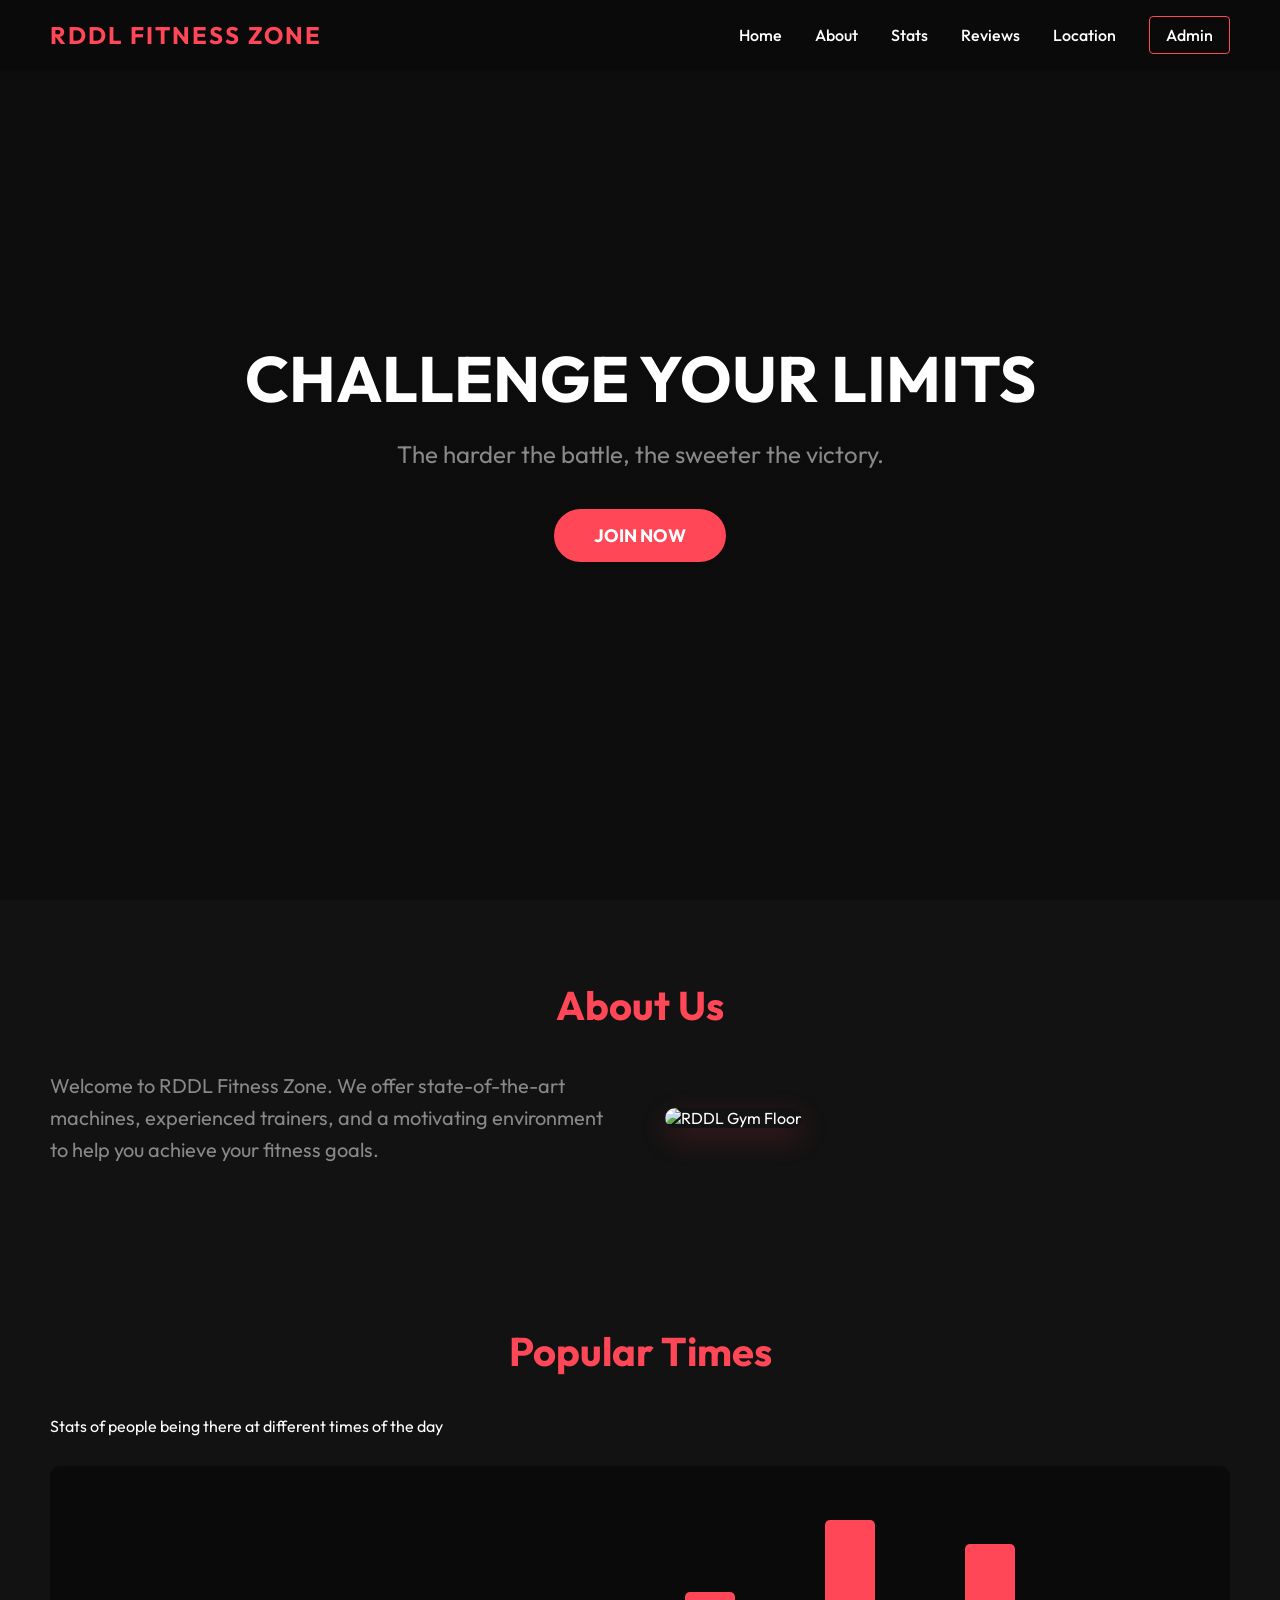
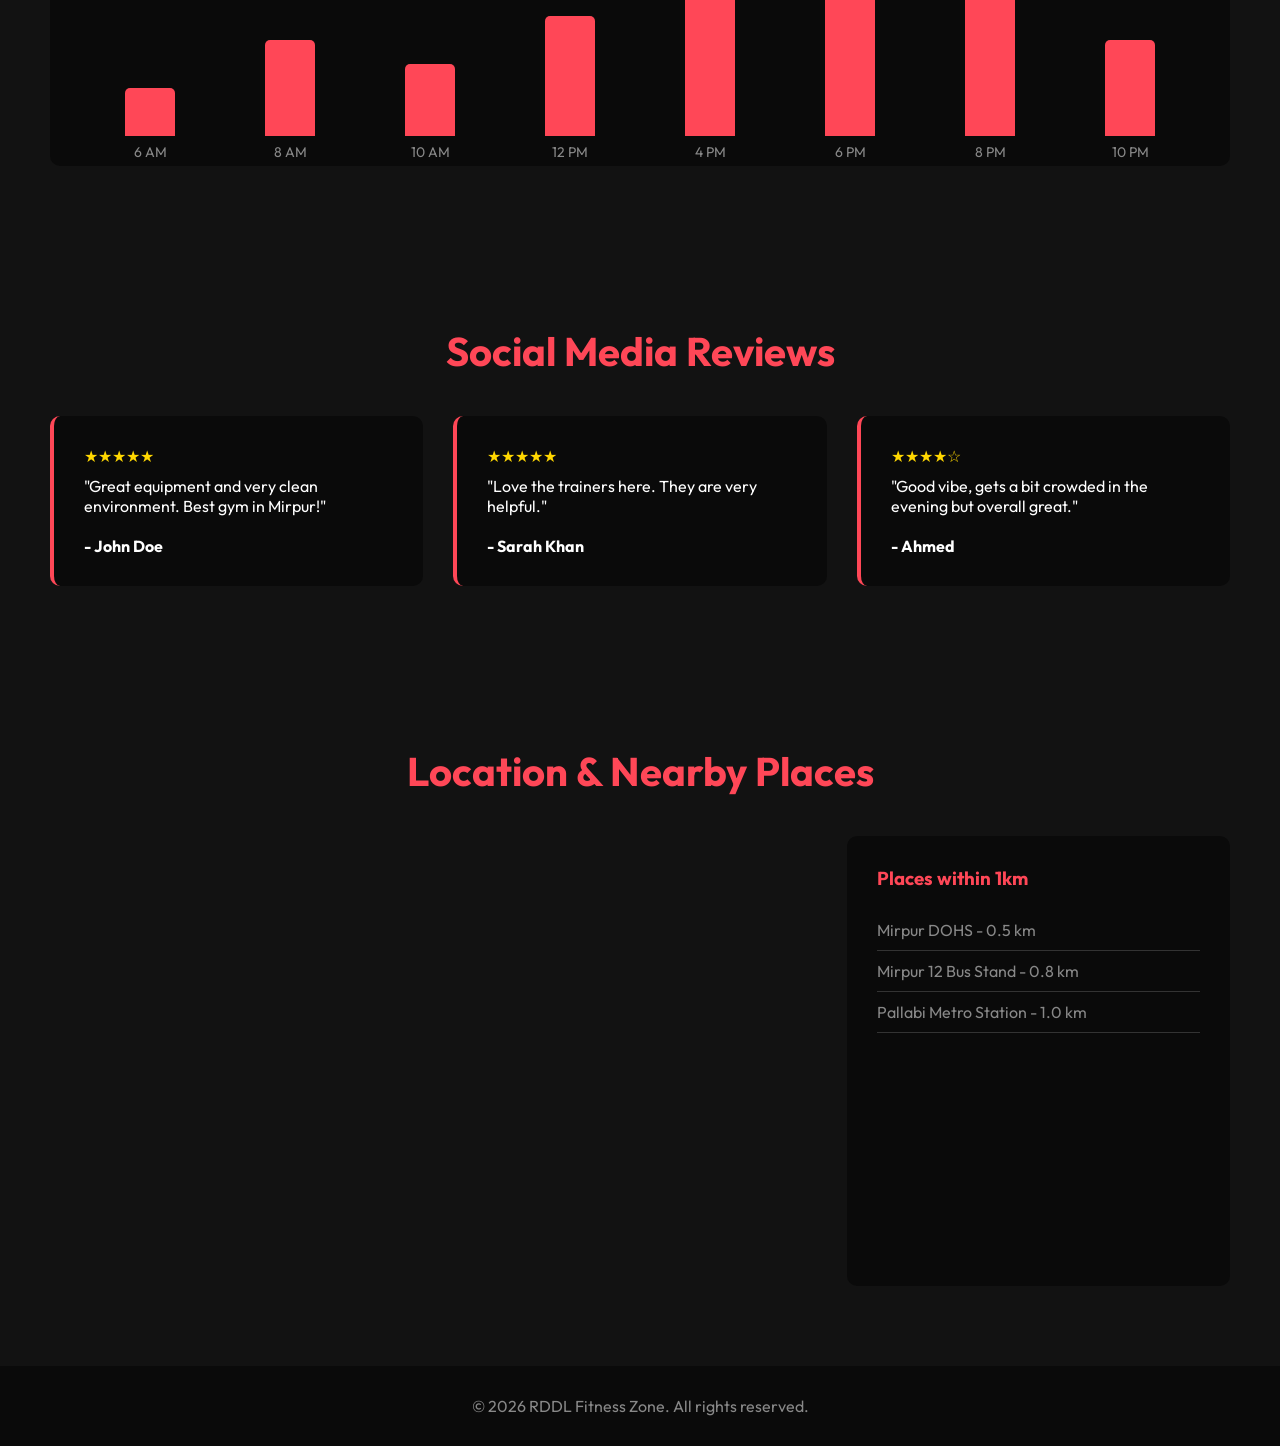
==== index.html @ f8e49498 "feat: complete gym website with CMS" ====
<!DOCTYPE html>
<html lang="en">
<head>
    <meta charset="UTF-8">
    <meta name="viewport" content="width=device-width, initial-scale=1.0">
    <title>RDDL Fitness Zone</title>
    <link rel="stylesheet" href="style.css">
    <link href="https://fonts.googleapis.com/css2?family=Outfit:wght@300;500;700&display=swap" rel="stylesheet">
</head>
<body>
    <nav>
        <div class="logo">RDDL FITNESS ZONE</div>
        <div class="links">
            <a href="#home">Home</a>
            <a href="#about">About</a>
            <a href="#stats">Stats</a>
            <a href="#reviews">Reviews</a>
            <a href="#location">Location</a>
            <a href="admin.html" class="admin-btn">Admin</a>
        </div>
    </nav>

    <header id="home">
        <div class="hero-content">
            <h1 id="hero-title">Challenge Your Limits</h1>
            <p id="hero-subtitle">The harder the battle, the sweeter the victory.</p>
            <a href="#location" class="cta-btn">Join Now</a>
        </div>
    </header>

    <section id="about">
        <h2>About Us</h2>
        <div class="about-grid">
            <div class="about-text" id="about-desc">
                Welcome to RDDL Fitness Zone. We offer state-of-the-art machines, experienced trainers, and a motivating environment to help you achieve your fitness goals.
            </div>
            <div class="about-image">
                <img id="about-img" src="https://scontent.fdac19-1.fna.fbcdn.net/v/t39.30808-1/510406336_122104530668916170_3670593091723106690_n.jpg?stp=dst-jpg_tt6&_nc_cat=107&ccb=1-7&_nc_sid=3ab345&_nc_ohc=6jNR-_TpY5EQ7kNvwE6H_Et&_nc_ht=scontent.fdac19-1.fna&oh=00_Af6FzcGYZFyWBYu3Y4XOcTuafq9MXId4pV6zjB2v7YEp1g&oe=69FAA939" alt="RDDL Gym Floor">
            </div>
        </div>
    </section>

    <section id="stats">
        <h2>Popular Times</h2>
        <p>Stats of people being there at different times of the day</p>
        <div class="chart-container">
            <div class="bar" style="height: 20%;"><span class="time">6 AM</span></div>
            <div class="bar" style="height: 40%;"><span class="time">8 AM</span></div>
            <div class="bar" style="height: 30%;"><span class="time">10 AM</span></div>
            <div class="bar" style="height: 50%;"><span class="time">12 PM</span></div>
            <div class="bar" style="height: 60%;"><span class="time">4 PM</span></div>
            <div class="bar" style="height: 90%;"><span class="time">6 PM</span></div>
            <div class="bar" style="height: 80%;"><span class="time">8 PM</span></div>
            <div class="bar" style="height: 40%;"><span class="time">10 PM</span></div>
        </div>
    </section>

    <section id="reviews">
        <h2>Social Media Reviews</h2>
        <div class="reviews-grid" id="reviews-container">
            <!-- Reviews injected by JS -->
        </div>
    </section>

    <section id="location">
        <h2>Location & Nearby Places</h2>
        <div class="map-container">
            <iframe 
                src="https://www.google.com/maps/embed?pb=!1m18!1m12!1m3!1d3650.316719812423!2d90.3536836!3d23.8237099!2m3!1f0!2f0!3f0!3m2!1i1024!2i768!4f13.1!3m3!1m2!1s0x3755c1005821a5b3%3A0xa76550a237f94560!2sRDDL%20Fitness%20Zone!5e0!3m2!1sen!2sbd!4v1714481358999!5m2!1sen!2sbd" 
                width="100%" height="450" style="border:0;" allowfullscreen="" loading="lazy" referrerpolicy="no-referrer-when-downgrade">
            </iframe>
            <div class="nearby-places">
                <h3>Places within 1km</h3>
                <ul>
                    <li>Mirpur DOHS - 0.5 km</li>
                    <li>Mirpur 12 Bus Stand - 0.8 km</li>
                    <li>Pallabi Metro Station - 1.0 km</li>
                </ul>
            </div>
        </div>
    </section>

    <footer>
        <p>&copy; 2026 RDDL Fitness Zone. All rights reserved.</p>
    </footer>

    <script src="script.js"></script>
</body>
</html>
---- style.css ----
:root {
    --primary: #ff4757;
    --dark: #121212;
    --darker: #0a0a0a;
    --text: #ffffff;
    --gray: #888888;
}

* {
    margin: 0;
    padding: 0;
    box-sizing: border-box;
    font-family: 'Outfit', sans-serif;
}

body {
    background-color: var(--dark);
    color: var(--text);
    overflow-x: hidden;
}

nav {
    display: flex;
    justify-content: space-between;
    align-items: center;
    padding: 20px 50px;
    background: rgba(10, 10, 10, 0.9);
    position: fixed;
    width: 100%;
    top: 0;
    z-index: 100;
    backdrop-filter: blur(10px);
}

.logo {
    font-size: 24px;
    font-weight: 700;
    color: var(--primary);
    letter-spacing: 2px;
}

.links a {
    color: var(--text);
    text-decoration: none;
    margin-left: 30px;
    font-weight: 500;
    transition: color 0.3s;
}

.links a:hover {
    color: var(--primary);
}

.admin-btn {
    border: 1px solid var(--primary);
    padding: 8px 16px;
    border-radius: 4px;
}

header {
    height: 100vh;
    display: flex;
    align-items: center;
    justify-content: center;
    text-align: center;
    background: linear-gradient(rgba(10,10,10,0.7), rgba(10,10,10,0.7)), url('https://scontent.fdac19-1.fna.fbcdn.net/v/t39.30808-1/510406336_122104530668916170_3670593091723106690_n.jpg?stp=dst-jpg_tt6&_nc_cat=107&ccb=1-7&_nc_sid=3ab345&_nc_ohc=6jNR-_TpY5EQ7kNvwE6H_Et&_nc_ht=scontent.fdac19-1.fna&oh=00_Af6FzcGYZFyWBYu3Y4XOcTuafq9MXId4pV6zjB2v7YEp1g&oe=69FAA939') center/cover;
}

.hero-content h1 {
    font-size: 64px;
    margin-bottom: 20px;
    text-transform: uppercase;
}

.hero-content p {
    font-size: 24px;
    color: var(--gray);
    margin-bottom: 40px;
}

.cta-btn {
    background: var(--primary);
    color: white;
    padding: 15px 40px;
    text-decoration: none;
    font-size: 18px;
    font-weight: 700;
    border-radius: 30px;
    text-transform: uppercase;
    transition: transform 0.3s;
    display: inline-block;
}

.cta-btn:hover {
    transform: scale(1.05);
}

section {
    padding: 80px 50px;
}

h2 {
    font-size: 40px;
    margin-bottom: 40px;
    text-align: center;
    color: var(--primary);
}

.about-grid {
    display: grid;
    grid-template-columns: 1fr 1fr;
    gap: 50px;
    align-items: center;
}

.about-text {
    font-size: 20px;
    line-height: 1.6;
    color: var(--gray);
}

.about-image img {
    width: 100%;
    border-radius: 10px;
    box-shadow: 0 10px 30px rgba(255, 71, 87, 0.2);
}

.chart-container {
    display: flex;
    justify-content: space-around;
    align-items: flex-end;
    height: 300px;
    background: var(--darker);
    padding: 30px;
    border-radius: 10px;
    margin-top: 30px;
}

.bar {
    width: 50px;
    background: var(--primary);
    border-radius: 5px 5px 0 0;
    position: relative;
    transition: height 0.5s;
}

.bar .time {
    position: absolute;
    bottom: -25px;
    left: 50%;
    transform: translateX(-50%);
    font-size: 14px;
    color: var(--gray);
    white-space: nowrap;
}

.reviews-grid {
    display: grid;
    grid-template-columns: repeat(auto-fit, minmax(300px, 1fr));
    gap: 30px;
}

.review-card {
    background: var(--darker);
    padding: 30px;
    border-radius: 10px;
    border-left: 4px solid var(--primary);
}

.stars {
    color: #ffd700;
    margin-bottom: 10px;
}

.map-container {
    display: grid;
    grid-template-columns: 2fr 1fr;
    gap: 30px;
}

.nearby-places {
    background: var(--darker);
    padding: 30px;
    border-radius: 10px;
}

.nearby-places h3 {
    margin-bottom: 20px;
    color: var(--primary);
}

.nearby-places ul {
    list-style: none;
}

.nearby-places li {
    padding: 10px 0;
    border-bottom: 1px solid #333;
    color: var(--gray);
}

footer {
    text-align: center;
    padding: 30px;
    background: var(--darker);
    color: var(--gray);
}

/* Admin Styles */
.admin-login {
    display: flex;
    justify-content: center;
    align-items: center;
    height: 100vh;
}

.login-box {
    background: var(--darker);
    padding: 50px;
    border-radius: 10px;
    width: 400px;
    text-align: center;
}

.login-box input {
    width: 100%;
    padding: 15px;
    margin-bottom: 20px;
    background: var(--dark);
    border: 1px solid #333;
    color: white;
    border-radius: 5px;
}

.login-box button {
    width: 100%;
    padding: 15px;
    background: var(--primary);
    color: white;
    border: none;
    border-radius: 5px;
    font-size: 18px;
    cursor: pointer;
}

.cms-container {
    padding: 100px 50px;
    max-width: 800px;
    margin: 0 auto;
}

.cms-section {
    background: var(--darker);
    padding: 30px;
    margin-bottom: 30px;
    border-radius: 10px;
}

.cms-section input, .cms-section textarea {
    width: 100%;
    padding: 15px;
    margin-bottom: 20px;
    background: var(--dark);
    border: 1px solid #333;
    color: white;
    border-radius: 5px;
}

.cms-section textarea {
    height: 150px;
    resize: vertical;
}

.save-btn {
    background: var(--primary);
    color: white;
    padding: 10px 30px;
    border: none;
    border-radius: 5px;
    cursor: pointer;
    font-size: 16px;
}

.logout-btn {
    position: absolute;
    top: 20px;
    right: 50px;
    background: transparent;
    color: var(--text);
    border: 1px solid var(--text);
    padding: 10px 20px;
    border-radius: 5px;
    cursor: pointer;
    text-decoration: none;
}
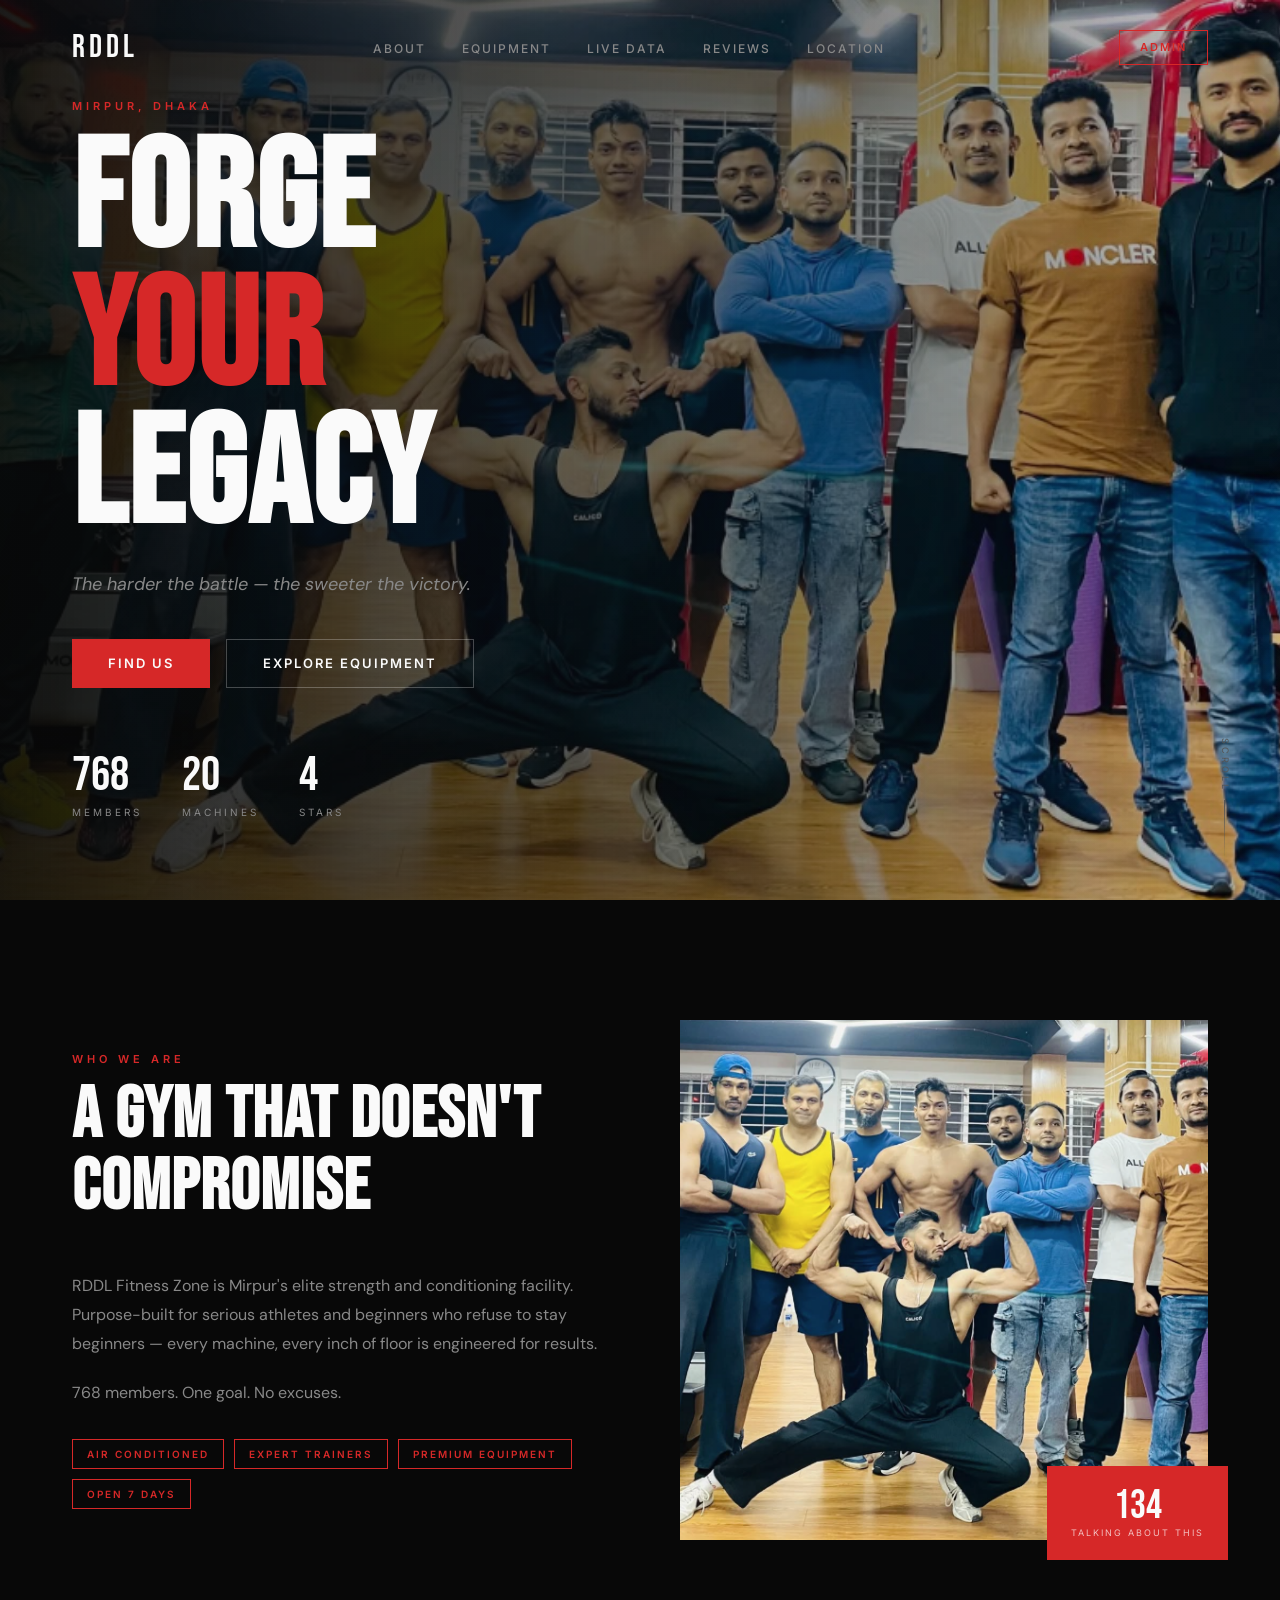
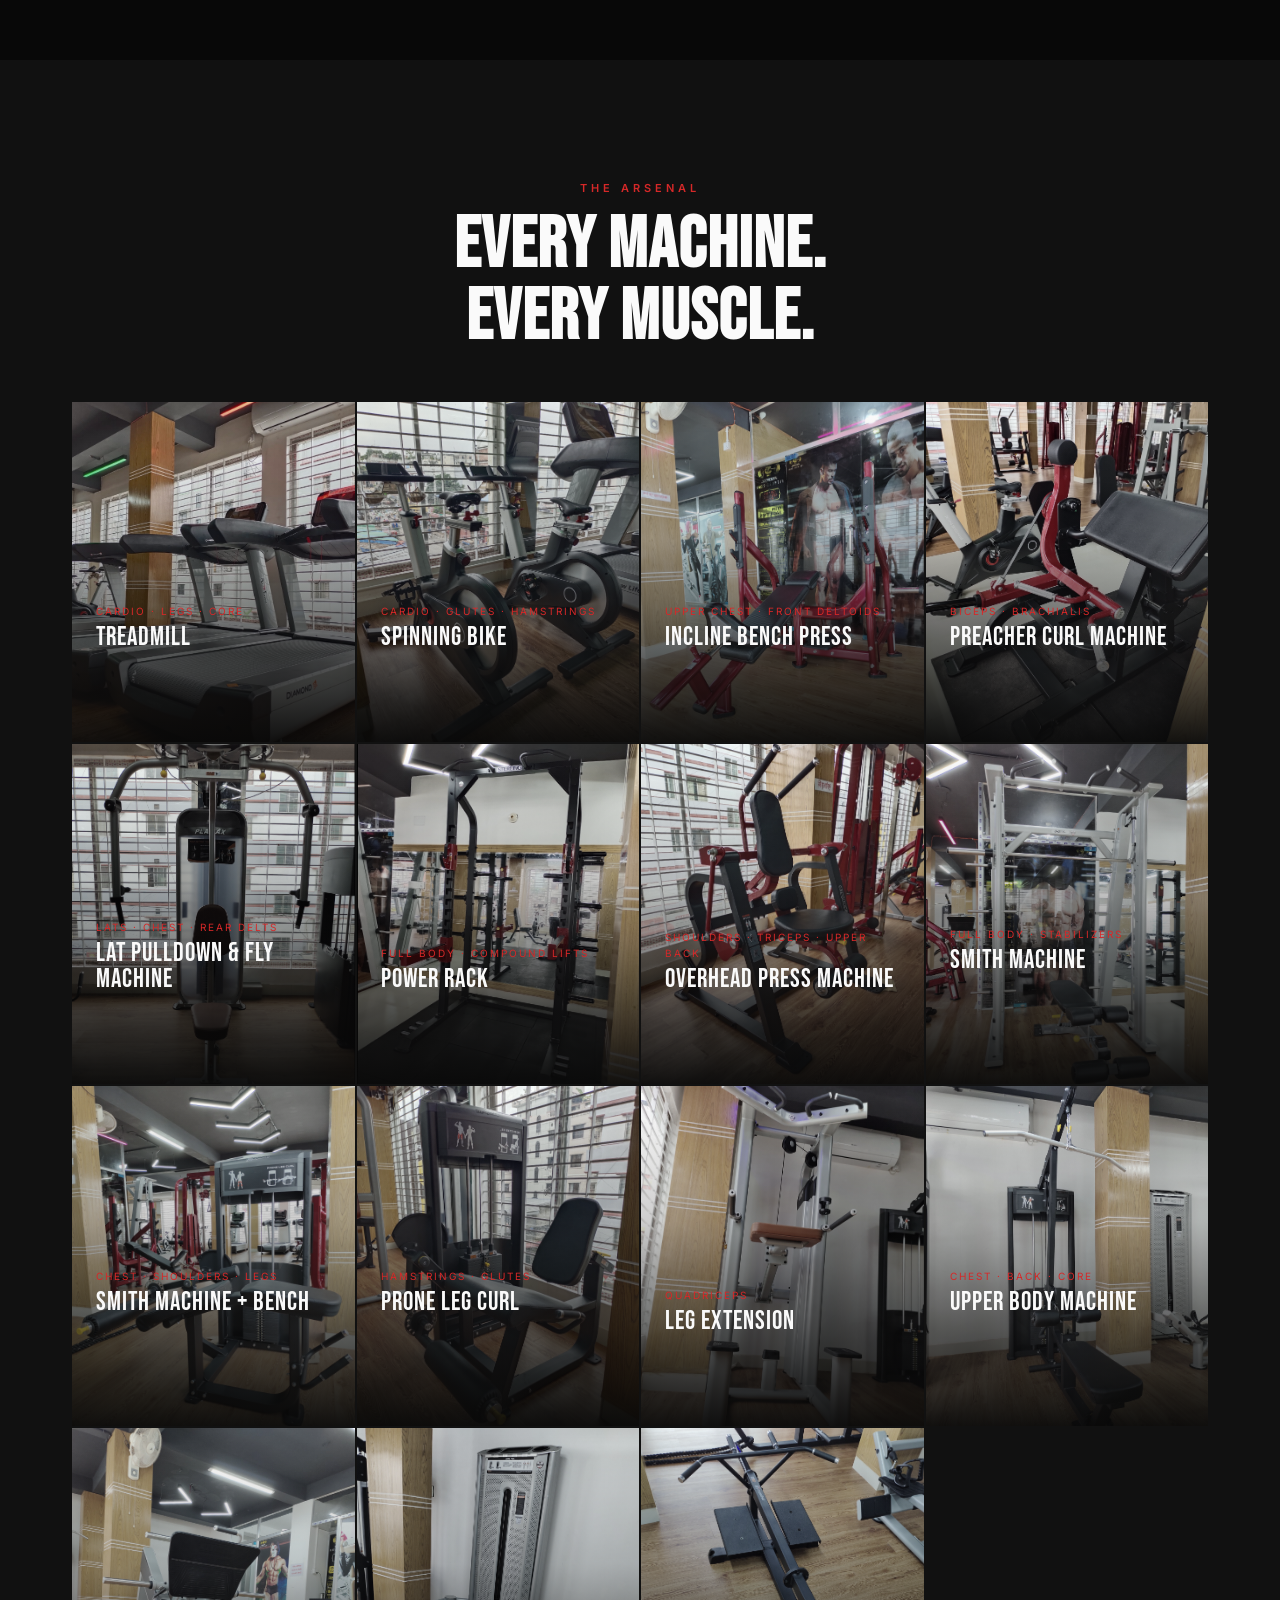
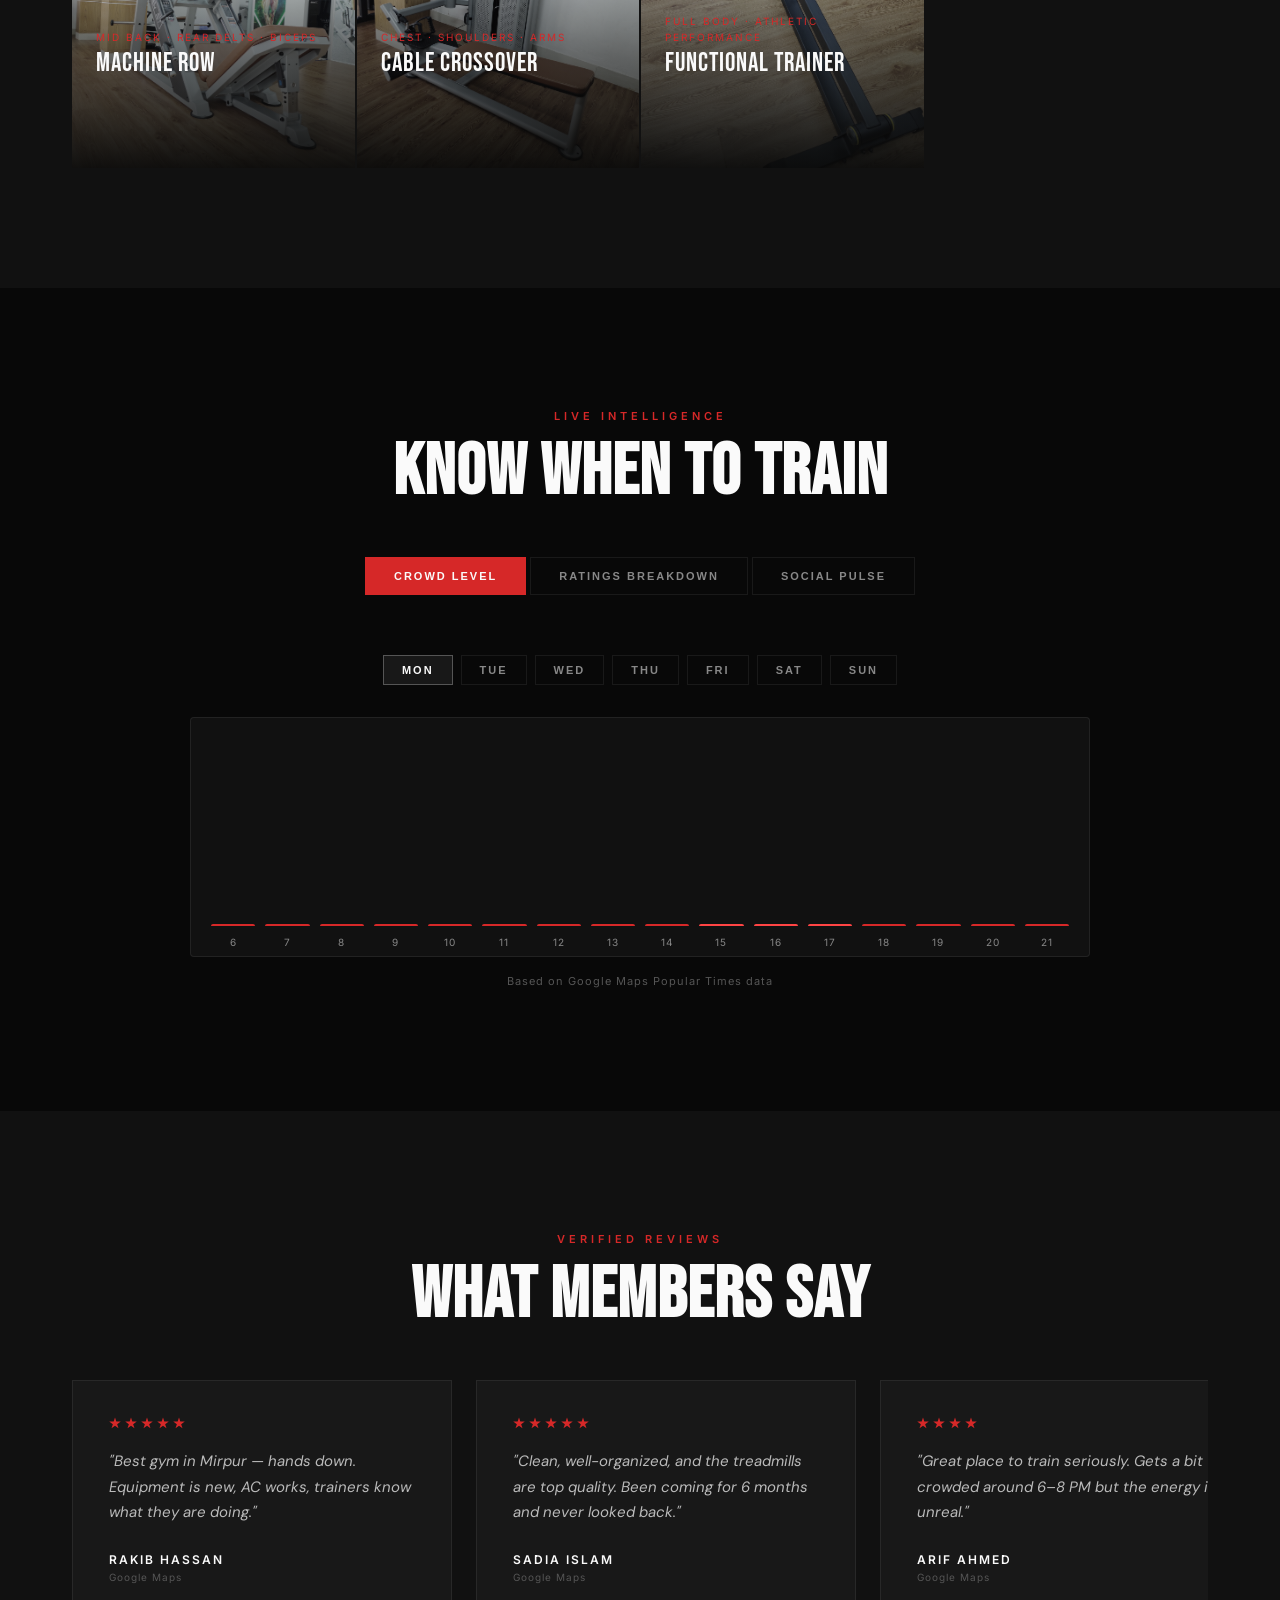
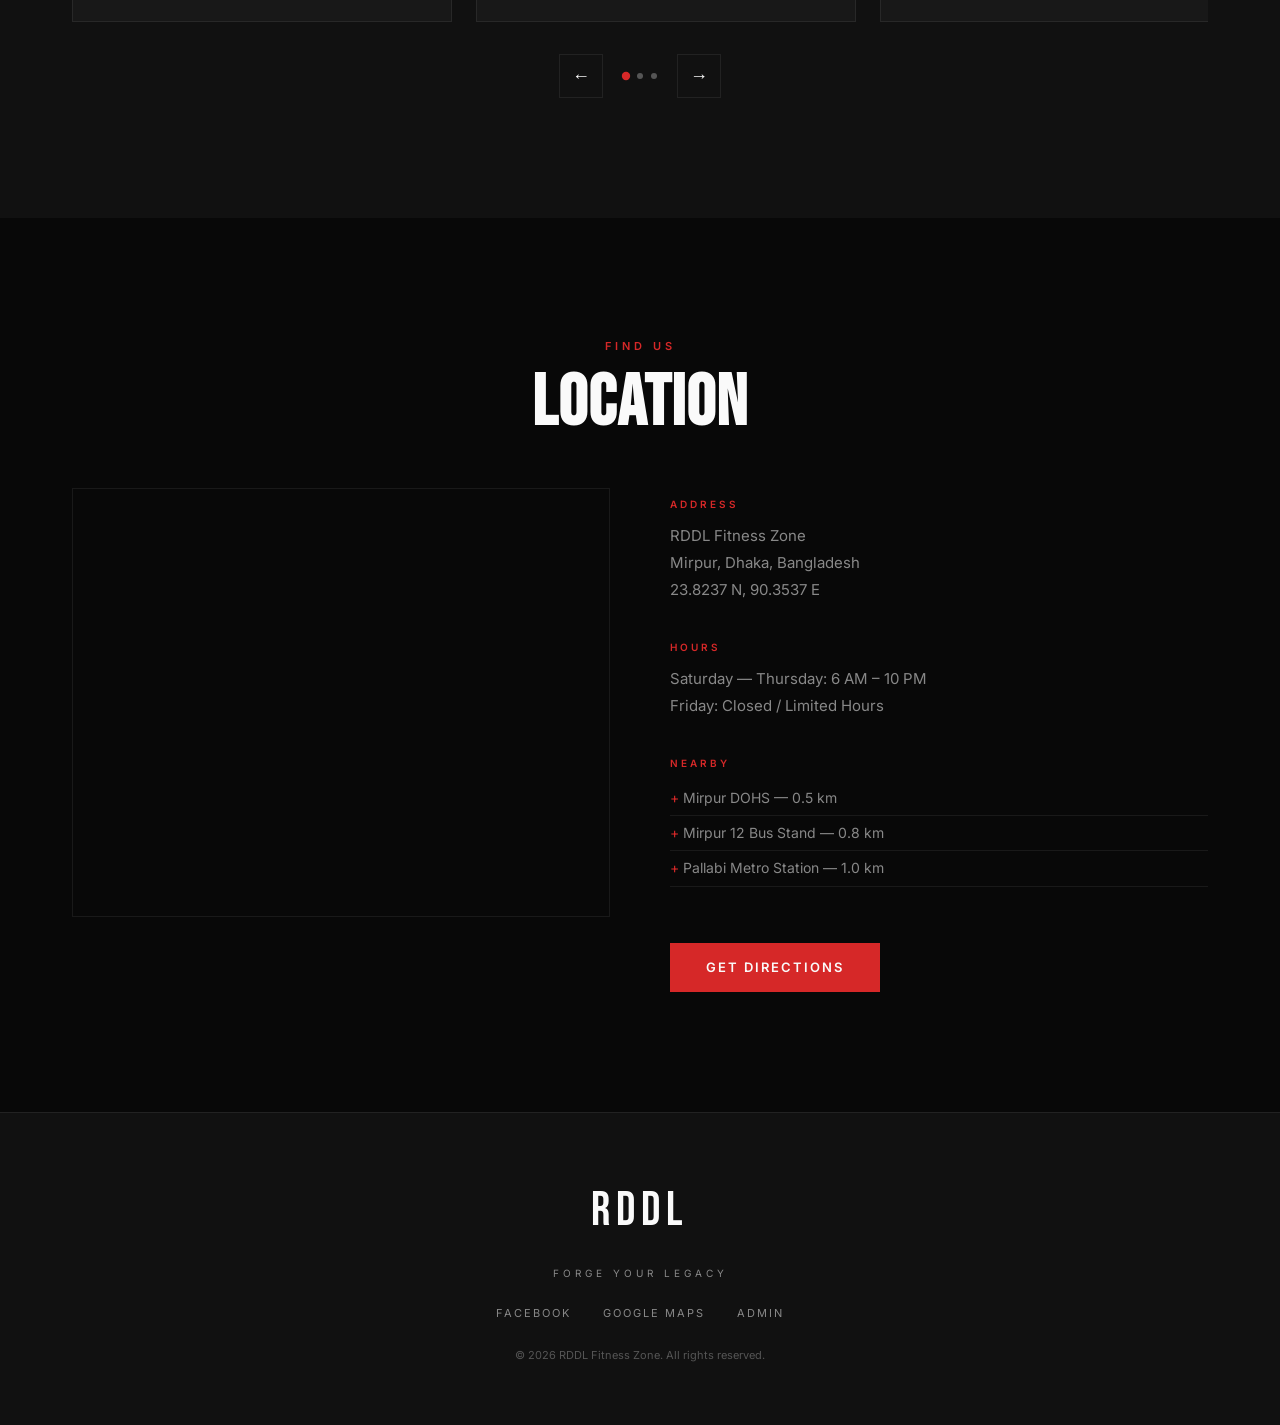
==== commit 0284c9e6: "feat: premium rebuild — real images, machines, interactive data, CMS" ====
--- a/index.html
+++ b/index.html
@@ -1,89 +1,246 @@
 <!DOCTYPE html>
 <html lang="en">
 <head>
-    <meta charset="UTF-8">
-    <meta name="viewport" content="width=device-width, initial-scale=1.0">
-    <title>RDDL Fitness Zone</title>
-    <link rel="stylesheet" href="style.css">
-    <link href="https://fonts.googleapis.com/css2?family=Outfit:wght@300;500;700&display=swap" rel="stylesheet">
+  <meta charset="UTF-8">
+  <meta name="viewport" content="width=device-width, initial-scale=1.0">
+  <title>RDDL Fitness Zone — Dhaka</title>
+  <meta name="description" content="RDDL Fitness Zone — Dhaka's premier strength and conditioning facility. State-of-the-art equipment, elite coaching, results.">
+  <link rel="preconnect" href="https://fonts.googleapis.com">
+  <link href="https://fonts.googleapis.com/css2?family=Bebas+Neue&family=Inter:wght@300;400;500;600&family=DM+Sans:ital,wght@0,300;0,500;1,300&display=swap" rel="stylesheet">
+  <link rel="stylesheet" href="style.css">
 </head>
 <body>
-    <nav>
-        <div class="logo">RDDL FITNESS ZONE</div>
-        <div class="links">
-            <a href="#home">Home</a>
-            <a href="#about">About</a>
-            <a href="#stats">Stats</a>
-            <a href="#reviews">Reviews</a>
-            <a href="#location">Location</a>
-            <a href="admin.html" class="admin-btn">Admin</a>
-        </div>
-    </nav>
-
-    <header id="home">
-        <div class="hero-content">
-            <h1 id="hero-title">Challenge Your Limits</h1>
-            <p id="hero-subtitle">The harder the battle, the sweeter the victory.</p>
-            <a href="#location" class="cta-btn">Join Now</a>
-        </div>
-    </header>
-
-    <section id="about">
-        <h2>About Us</h2>
-        <div class="about-grid">
-            <div class="about-text" id="about-desc">
-                Welcome to RDDL Fitness Zone. We offer state-of-the-art machines, experienced trainers, and a motivating environment to help you achieve your fitness goals.
-            </div>
-            <div class="about-image">
-                <img id="about-img" src="https://scontent.fdac19-1.fna.fbcdn.net/v/t39.30808-1/510406336_122104530668916170_3670593091723106690_n.jpg?stp=dst-jpg_tt6&_nc_cat=107&ccb=1-7&_nc_sid=3ab345&_nc_ohc=6jNR-_TpY5EQ7kNvwE6H_Et&_nc_ht=scontent.fdac19-1.fna&oh=00_Af6FzcGYZFyWBYu3Y4XOcTuafq9MXId4pV6zjB2v7YEp1g&oe=69FAA939" alt="RDDL Gym Floor">
-            </div>
-        </div>
-    </section>
-
-    <section id="stats">
-        <h2>Popular Times</h2>
-        <p>Stats of people being there at different times of the day</p>
-        <div class="chart-container">
-            <div class="bar" style="height: 20%;"><span class="time">6 AM</span></div>
-            <div class="bar" style="height: 40%;"><span class="time">8 AM</span></div>
-            <div class="bar" style="height: 30%;"><span class="time">10 AM</span></div>
-            <div class="bar" style="height: 50%;"><span class="time">12 PM</span></div>
-            <div class="bar" style="height: 60%;"><span class="time">4 PM</span></div>
-            <div class="bar" style="height: 90%;"><span class="time">6 PM</span></div>
-            <div class="bar" style="height: 80%;"><span class="time">8 PM</span></div>
-            <div class="bar" style="height: 40%;"><span class="time">10 PM</span></div>
-        </div>
-    </section>
-
-    <section id="reviews">
-        <h2>Social Media Reviews</h2>
-        <div class="reviews-grid" id="reviews-container">
-            <!-- Reviews injected by JS -->
-        </div>
-    </section>
-
-    <section id="location">
-        <h2>Location & Nearby Places</h2>
-        <div class="map-container">
-            <iframe 
-                src="https://www.google.com/maps/embed?pb=!1m18!1m12!1m3!1d3650.316719812423!2d90.3536836!3d23.8237099!2m3!1f0!2f0!3f0!3m2!1i1024!2i768!4f13.1!3m3!1m2!1s0x3755c1005821a5b3%3A0xa76550a237f94560!2sRDDL%20Fitness%20Zone!5e0!3m2!1sen!2sbd!4v1714481358999!5m2!1sen!2sbd" 
-                width="100%" height="450" style="border:0;" allowfullscreen="" loading="lazy" referrerpolicy="no-referrer-when-downgrade">
-            </iframe>
-            <div class="nearby-places">
-                <h3>Places within 1km</h3>
-                <ul>
-                    <li>Mirpur DOHS - 0.5 km</li>
-                    <li>Mirpur 12 Bus Stand - 0.8 km</li>
-                    <li>Pallabi Metro Station - 1.0 km</li>
-                </ul>
-            </div>
-        </div>
-    </section>
-
-    <footer>
-        <p>&copy; 2026 RDDL Fitness Zone. All rights reserved.</p>
-    </footer>
-
-    <script src="script.js"></script>
+
+<!-- NAV -->
+<nav id="navbar">
+  <div class="nav-inner">
+    <div class="nav-logo">RDDL</div>
+    <ul class="nav-links">
+      <li><a href="#about">About</a></li>
+      <li><a href="#equipment">Equipment</a></li>
+      <li><a href="#data">Live Data</a></li>
+      <li><a href="#reviews">Reviews</a></li>
+      <li><a href="#location">Location</a></li>
+    </ul>
+    <a href="admin.html" class="nav-cta">Admin</a>
+    <button class="hamburger" id="hamburger">
+      <span></span><span></span><span></span>
+    </button>
+  </div>
+</nav>
+
+<!-- HERO -->
+<section id="hero">
+  <div class="hero-bg"></div>
+  <div class="hero-overlay"></div>
+  <div class="hero-content">
+    <p class="hero-eyebrow">Mirpur, Dhaka</p>
+    <h1 class="hero-title">FORGE<br><span class="hero-accent">YOUR</span><br>LEGACY</h1>
+    <p class="hero-sub">The harder the battle — the sweeter the victory.</p>
+    <div class="hero-actions">
+      <a href="#location" class="btn-primary">Find Us</a>
+      <a href="#equipment" class="btn-ghost">Explore Equipment</a>
+    </div>
+    <div class="hero-stats">
+      <div class="hero-stat"><span class="stat-num" data-target="768">0</span><span class="stat-label">Members</span></div>
+      <div class="hero-stat"><span class="stat-num" data-target="20">0</span><span class="stat-label">Machines</span></div>
+      <div class="hero-stat"><span class="stat-num" data-target="4">0</span><span class="stat-label">Stars</span></div>
+    </div>
+  </div>
+  <div class="scroll-hint">
+    <span>Scroll</span>
+    <div class="scroll-line"></div>
+  </div>
+</section>
+
+<!-- ABOUT -->
+<section id="about">
+  <div class="container">
+    <div class="about-grid">
+      <div class="about-text">
+        <p class="section-eyebrow">Who We Are</p>
+        <h2 class="section-title">A Gym That Doesn't<br>Compromise</h2>
+        <p class="about-body">RDDL Fitness Zone is Mirpur's elite strength and conditioning facility. Purpose-built for serious athletes and beginners who refuse to stay beginners — every machine, every inch of floor is engineered for results.</p>
+        <p class="about-body">768 members. One goal. No excuses.</p>
+        <div class="about-badges">
+          <div class="badge">Air Conditioned</div>
+          <div class="badge">Expert Trainers</div>
+          <div class="badge">Premium Equipment</div>
+          <div class="badge">Open 7 Days</div>
+        </div>
+      </div>
+      <div class="about-visual">
+        <img src="images/Banner.png" alt="RDDL Members" class="about-img">
+        <div class="about-img-tag">
+          <span class="tag-num">134</span>
+          <span class="tag-label">Talking About This</span>
+        </div>
+      </div>
+    </div>
+  </div>
+</section>
+
+<!-- EQUIPMENT -->
+<section id="equipment">
+  <div class="container">
+    <p class="section-eyebrow center">The Arsenal</p>
+    <h2 class="section-title center">Every Machine.<br>Every Muscle.</h2>
+    <div class="equipment-grid" id="equipment-grid">
+      <!-- Injected by JS -->
+    </div>
+  </div>
+</section>
+
+<!-- INTERACTIVE DATA -->
+<section id="data">
+  <div class="container">
+    <p class="section-eyebrow center">Live Intelligence</p>
+    <h2 class="section-title center">Know When To Train</h2>
+
+    <div class="data-tabs">
+      <button class="tab-btn active" data-tab="busyness">Crowd Level</button>
+      <button class="tab-btn" data-tab="ratings">Ratings Breakdown</button>
+      <button class="tab-btn" data-tab="social">Social Pulse</button>
+    </div>
+
+    <div class="tab-content active" id="tab-busyness">
+      <div class="chart-wrapper">
+        <div class="day-selector">
+          <button class="day-btn active" data-day="0">Mon</button>
+          <button class="day-btn" data-day="1">Tue</button>
+          <button class="day-btn" data-day="2">Wed</button>
+          <button class="day-btn" data-day="3">Thu</button>
+          <button class="day-btn" data-day="4">Fri</button>
+          <button class="day-btn" data-day="5">Sat</button>
+          <button class="day-btn" data-day="6">Sun</button>
+        </div>
+        <div class="bar-chart" id="bar-chart"></div>
+        <div class="chart-note">Based on Google Maps Popular Times data</div>
+      </div>
+    </div>
+
+    <div class="tab-content" id="tab-ratings">
+      <div class="ratings-panel">
+        <div class="rating-big">4.0</div>
+        <div class="rating-stars-big">
+          <span class="star filled"></span><span class="star filled"></span><span class="star filled"></span><span class="star filled"></span><span class="star empty"></span>
+        </div>
+        <p class="rating-source">Google Maps</p>
+        <div class="rating-bars">
+          <div class="rbar-row"><span>5</span><div class="rbar-track"><div class="rbar-fill" style="width:45%"></div></div><span>45%</span></div>
+          <div class="rbar-row"><span>4</span><div class="rbar-track"><div class="rbar-fill" style="width:30%"></div></div><span>30%</span></div>
+          <div class="rbar-row"><span>3</span><div class="rbar-track"><div class="rbar-fill" style="width:15%"></div></div><span>15%</span></div>
+          <div class="rbar-row"><span>2</span><div class="rbar-track"><div class="rbar-fill" style="width:6%"></div></div><span>6%</span></div>
+          <div class="rbar-row"><span>1</span><div class="rbar-track"><div class="rbar-fill" style="width:4%"></div></div><span>4%</span></div>
+        </div>
+        <div class="sentiment-tags">
+          <div class="s-tag positive">Good trainers</div>
+          <div class="s-tag positive">Clean space</div>
+          <div class="s-tag positive">Good equipment</div>
+          <div class="s-tag neutral">Crowded evenings</div>
+          <div class="s-tag positive">Value for money</div>
+        </div>
+      </div>
+    </div>
+
+    <div class="tab-content" id="tab-social">
+      <div class="social-stats">
+        <div class="social-card">
+          <div class="social-icon fb">f</div>
+          <div class="social-info">
+            <span class="social-num">768</span>
+            <span class="social-label">Page Likes</span>
+          </div>
+        </div>
+        <div class="social-card">
+          <div class="social-icon fb">f</div>
+          <div class="social-info">
+            <span class="social-num">134</span>
+            <span class="social-label">Talking About</span>
+          </div>
+        </div>
+        <div class="social-card">
+          <div class="social-icon gm">G</div>
+          <div class="social-info">
+            <span class="social-num">4.0</span>
+            <span class="social-label">Google Rating</span>
+          </div>
+        </div>
+      </div>
+      <div class="social-quote">
+        "Don't limit your challenges. Challenge your limits."
+        <span>— RDDL Official</span>
+      </div>
+    </div>
+  </div>
+</section>
+
+<!-- REVIEWS -->
+<section id="reviews">
+  <div class="container">
+    <p class="section-eyebrow center">Verified Reviews</p>
+    <h2 class="section-title center">What Members Say</h2>
+    <div class="reviews-track-wrapper">
+      <div class="reviews-track" id="reviews-track">
+        <!-- Injected by JS -->
+      </div>
+    </div>
+    <div class="reviews-nav">
+      <button id="rev-prev" class="rev-btn">&#8592;</button>
+      <div class="rev-dots" id="rev-dots"></div>
+      <button id="rev-next" class="rev-btn">&#8594;</button>
+    </div>
+  </div>
+</section>
+
+<!-- LOCATION -->
+<section id="location">
+  <div class="container">
+    <p class="section-eyebrow center">Find Us</p>
+    <h2 class="section-title center">Location</h2>
+    <div class="location-grid">
+      <div class="map-embed">
+        <iframe
+          src="https://www.google.com/maps/embed?pb=!1m18!1m12!1m3!1d3650.316719812423!2d90.35368!3d23.82371!2m3!1f0!2f0!3f0!3m2!1i1024!2i768!4f13.1!3m3!1m2!1s0x3755c1005821a5b3%3A0xa76550a237f94560!2sRDDL%20Fitness%20Zone!5e0!3m2!1sen!2sbd!4v1714481358999!5m2!1sen!2sbd"
+          width="100%" height="420" style="border:0;border-radius:8px;" allowfullscreen="" loading="lazy">
+        </iframe>
+      </div>
+      <div class="location-info">
+        <div class="loc-block">
+          <h4>Address</h4>
+          <p>RDDL Fitness Zone<br>Mirpur, Dhaka, Bangladesh<br>23.8237 N, 90.3537 E</p>
+        </div>
+        <div class="loc-block">
+          <h4>Hours</h4>
+          <p>Saturday — Thursday: 6 AM – 10 PM<br>Friday: Closed / Limited Hours</p>
+        </div>
+        <div class="loc-block">
+          <h4>Nearby</h4>
+          <ul class="nearby-list">
+            <li>Mirpur DOHS — 0.5 km</li>
+            <li>Mirpur 12 Bus Stand — 0.8 km</li>
+            <li>Pallabi Metro Station — 1.0 km</li>
+          </ul>
+        </div>
+        <a href="https://www.google.com/maps/place/RDDL+Fitness+Zone/@23.8237099,90.3536836,17z" target="_blank" class="btn-primary mt20">Get Directions</a>
+      </div>
+    </div>
+  </div>
+</section>
+
+<footer>
+  <div class="footer-inner">
+    <div class="footer-logo">RDDL</div>
+    <p class="footer-tag">Forge Your Legacy</p>
+    <div class="footer-links">
+      <a href="https://www.facebook.com/Rddlfitnesszone/" target="_blank">Facebook</a>
+      <a href="https://www.google.com/maps/place/RDDL+Fitness+Zone/@23.8237099,90.3536836,17z" target="_blank">Google Maps</a>
+      <a href="admin.html">Admin</a>
+    </div>
+    <p class="footer-copy">&copy; 2026 RDDL Fitness Zone. All rights reserved.</p>
+  </div>
+</footer>
+
+<script src="script.js"></script>
 </body>
 </html>
--- a/style.css
+++ b/style.css
@@ -1,295 +1,670 @@
+/* ── Reset & Base ─────────────────────────────────── */
+*, *::before, *::after { box-sizing: border-box; margin: 0; padding: 0; }
 :root {
-    --primary: #ff4757;
-    --dark: #121212;
-    --darker: #0a0a0a;
-    --text: #ffffff;
-    --gray: #888888;
-}
-
-* {
-    margin: 0;
-    padding: 0;
-    box-sizing: border-box;
-    font-family: 'Outfit', sans-serif;
-}
-
+  --black: #080808;
+  --surface: #111111;
+  --surface2: #181818;
+  --border: rgba(255,255,255,0.07);
+  --red: #D62828;
+  --red-dim: rgba(214,40,40,0.15);
+  --white: #FAFAFA;
+  --gray: #888;
+  --gray2: #555;
+  --font-display: 'Bebas Neue', sans-serif;
+  --font-body: 'Inter', sans-serif;
+  --font-alt: 'DM Sans', sans-serif;
+}
+html { scroll-behavior: smooth; }
 body {
-    background-color: var(--dark);
-    color: var(--text);
-    overflow-x: hidden;
-}
-
-nav {
-    display: flex;
-    justify-content: space-between;
-    align-items: center;
-    padding: 20px 50px;
-    background: rgba(10, 10, 10, 0.9);
-    position: fixed;
-    width: 100%;
-    top: 0;
-    z-index: 100;
-    backdrop-filter: blur(10px);
-}
-
-.logo {
-    font-size: 24px;
-    font-weight: 700;
-    color: var(--primary);
-    letter-spacing: 2px;
-}
-
-.links a {
-    color: var(--text);
-    text-decoration: none;
-    margin-left: 30px;
-    font-weight: 500;
-    transition: color 0.3s;
-}
-
-.links a:hover {
-    color: var(--primary);
-}
-
-.admin-btn {
-    border: 1px solid var(--primary);
-    padding: 8px 16px;
-    border-radius: 4px;
-}
-
-header {
-    height: 100vh;
-    display: flex;
-    align-items: center;
-    justify-content: center;
-    text-align: center;
-    background: linear-gradient(rgba(10,10,10,0.7), rgba(10,10,10,0.7)), url('https://scontent.fdac19-1.fna.fbcdn.net/v/t39.30808-1/510406336_122104530668916170_3670593091723106690_n.jpg?stp=dst-jpg_tt6&_nc_cat=107&ccb=1-7&_nc_sid=3ab345&_nc_ohc=6jNR-_TpY5EQ7kNvwE6H_Et&_nc_ht=scontent.fdac19-1.fna&oh=00_Af6FzcGYZFyWBYu3Y4XOcTuafq9MXId4pV6zjB2v7YEp1g&oe=69FAA939') center/cover;
-}
-
-.hero-content h1 {
-    font-size: 64px;
-    margin-bottom: 20px;
-    text-transform: uppercase;
-}
-
-.hero-content p {
-    font-size: 24px;
-    color: var(--gray);
-    margin-bottom: 40px;
-}
-
-.cta-btn {
-    background: var(--primary);
-    color: white;
-    padding: 15px 40px;
-    text-decoration: none;
-    font-size: 18px;
-    font-weight: 700;
-    border-radius: 30px;
-    text-transform: uppercase;
-    transition: transform 0.3s;
-    display: inline-block;
-}
-
-.cta-btn:hover {
-    transform: scale(1.05);
-}
-
-section {
-    padding: 80px 50px;
-}
-
-h2 {
-    font-size: 40px;
-    margin-bottom: 40px;
-    text-align: center;
-    color: var(--primary);
-}
-
+  background: var(--black);
+  color: var(--white);
+  font-family: var(--font-body);
+  font-size: 16px;
+  line-height: 1.6;
+  overflow-x: hidden;
+}
+img { display: block; max-width: 100%; }
+a { text-decoration: none; color: inherit; }
+ul { list-style: none; }
+
+/* ── Utilities ────────────────────────────────────── */
+.container { max-width: 1200px; margin: 0 auto; padding: 0 32px; }
+.section-eyebrow {
+  font-family: var(--font-body);
+  font-size: 11px;
+  font-weight: 600;
+  letter-spacing: 4px;
+  text-transform: uppercase;
+  color: var(--red);
+  margin-bottom: 12px;
+}
+.center { text-align: center; }
+.section-title {
+  font-family: var(--font-display);
+  font-size: clamp(42px, 6vw, 72px);
+  line-height: 1;
+  letter-spacing: 1px;
+  color: var(--white);
+  margin-bottom: 48px;
+}
+.btn-primary {
+  display: inline-block;
+  background: var(--red);
+  color: var(--white);
+  padding: 14px 36px;
+  font-size: 13px;
+  font-weight: 600;
+  letter-spacing: 2px;
+  text-transform: uppercase;
+  border: none;
+  cursor: pointer;
+  transition: background 0.2s, transform 0.2s;
+}
+.btn-primary:hover { background: #b01e1e; transform: translateY(-2px); }
+.btn-ghost {
+  display: inline-block;
+  background: transparent;
+  color: var(--white);
+  padding: 13px 36px;
+  font-size: 13px;
+  font-weight: 600;
+  letter-spacing: 2px;
+  text-transform: uppercase;
+  border: 1px solid rgba(255,255,255,0.25);
+  cursor: pointer;
+  transition: border-color 0.2s, transform 0.2s;
+}
+.btn-ghost:hover { border-color: var(--white); transform: translateY(-2px); }
+.mt20 { margin-top: 20px; }
+
+/* ── NAV ──────────────────────────────────────────── */
+#navbar {
+  position: fixed;
+  top: 0; left: 0; right: 0;
+  z-index: 999;
+  padding: 0;
+  transition: background 0.3s;
+}
+#navbar.scrolled {
+  background: rgba(8,8,8,0.95);
+  backdrop-filter: blur(12px);
+  border-bottom: 1px solid var(--border);
+}
+.nav-inner {
+  display: flex;
+  align-items: center;
+  justify-content: space-between;
+  max-width: 1200px;
+  margin: 0 auto;
+  padding: 22px 32px;
+}
+.nav-logo {
+  font-family: var(--font-display);
+  font-size: 32px;
+  letter-spacing: 4px;
+  color: var(--white);
+}
+.nav-links {
+  display: flex;
+  gap: 36px;
+}
+.nav-links a {
+  font-size: 12px;
+  font-weight: 500;
+  letter-spacing: 2px;
+  text-transform: uppercase;
+  color: var(--gray);
+  transition: color 0.2s;
+}
+.nav-links a:hover { color: var(--white); }
+.nav-cta {
+  font-size: 11px;
+  font-weight: 600;
+  letter-spacing: 2px;
+  text-transform: uppercase;
+  color: var(--red);
+  border: 1px solid var(--red);
+  padding: 8px 20px;
+  transition: background 0.2s, color 0.2s;
+}
+.nav-cta:hover { background: var(--red); color: var(--white); }
+.hamburger {
+  display: none;
+  flex-direction: column;
+  gap: 5px;
+  background: none;
+  border: none;
+  cursor: pointer;
+}
+.hamburger span {
+  display: block;
+  width: 24px;
+  height: 2px;
+  background: var(--white);
+  transition: transform 0.3s;
+}
+
+/* ── HERO ─────────────────────────────────────────── */
+#hero {
+  position: relative;
+  height: 100vh;
+  min-height: 700px;
+  display: flex;
+  align-items: flex-end;
+  overflow: hidden;
+}
+.hero-bg {
+  position: absolute;
+  inset: 0;
+  background: url('images/Banner.png') center 25% / cover no-repeat;
+  transform: scale(1.05);
+  animation: heroZoom 12s ease-out forwards;
+}
+@keyframes heroZoom {
+  from { transform: scale(1.1); }
+  to   { transform: scale(1.0); }
+}
+.hero-overlay {
+  position: absolute;
+  inset: 0;
+  background: linear-gradient(
+    to right,
+    rgba(8,8,8,0.92) 0%,
+    rgba(8,8,8,0.6) 50%,
+    rgba(8,8,8,0.2) 100%
+  );
+}
+.hero-content {
+  position: relative;
+  z-index: 2;
+  padding: 0 32px 80px;
+  max-width: 700px;
+  margin-left: calc((100vw - 1200px) / 2);
+}
+@media (max-width: 1200px) { .hero-content { margin-left: 32px; } }
+.hero-eyebrow {
+  font-size: 11px;
+  font-weight: 600;
+  letter-spacing: 4px;
+  text-transform: uppercase;
+  color: var(--red);
+  margin-bottom: 16px;
+}
+.hero-title {
+  font-family: var(--font-display);
+  font-size: clamp(80px, 12vw, 160px);
+  line-height: 0.9;
+  letter-spacing: 2px;
+  margin-bottom: 24px;
+}
+.hero-accent { color: var(--red); }
+.hero-sub {
+  font-family: var(--font-alt);
+  font-style: italic;
+  font-size: 18px;
+  color: var(--gray);
+  margin-bottom: 40px;
+  max-width: 400px;
+}
+.hero-actions { display: flex; gap: 16px; flex-wrap: wrap; margin-bottom: 64px; }
+.hero-stats {
+  display: flex;
+  gap: 40px;
+}
+.hero-stat { display: flex; flex-direction: column; }
+.stat-num {
+  font-family: var(--font-display);
+  font-size: 48px;
+  line-height: 1;
+  color: var(--white);
+}
+.stat-label {
+  font-size: 10px;
+  letter-spacing: 3px;
+  text-transform: uppercase;
+  color: var(--gray);
+  margin-top: 4px;
+}
+.scroll-hint {
+  position: absolute;
+  bottom: 40px;
+  right: 48px;
+  z-index: 2;
+  display: flex;
+  flex-direction: column;
+  align-items: center;
+  gap: 8px;
+}
+.scroll-hint span {
+  font-size: 9px;
+  letter-spacing: 3px;
+  text-transform: uppercase;
+  color: var(--gray2);
+  writing-mode: vertical-rl;
+}
+.scroll-line {
+  width: 1px;
+  height: 60px;
+  background: linear-gradient(to bottom, var(--gray2), transparent);
+  animation: scrollDown 1.6s ease-in-out infinite;
+}
+@keyframes scrollDown {
+  0% { transform: scaleY(0); transform-origin: top; }
+  50% { transform: scaleY(1); transform-origin: top; }
+  100% { transform: scaleY(1); opacity: 0; transform-origin: bottom; }
+}
+
+/* ── ABOUT ────────────────────────────────────────── */
+#about {
+  padding: 120px 0;
+  background: var(--black);
+}
 .about-grid {
-    display: grid;
-    grid-template-columns: 1fr 1fr;
-    gap: 50px;
-    align-items: center;
-}
-
-.about-text {
-    font-size: 20px;
-    line-height: 1.6;
-    color: var(--gray);
-}
-
-.about-image img {
-    width: 100%;
-    border-radius: 10px;
-    box-shadow: 0 10px 30px rgba(255, 71, 87, 0.2);
-}
-
-.chart-container {
-    display: flex;
-    justify-content: space-around;
-    align-items: flex-end;
-    height: 300px;
-    background: var(--darker);
-    padding: 30px;
-    border-radius: 10px;
-    margin-top: 30px;
-}
-
-.bar {
-    width: 50px;
-    background: var(--primary);
-    border-radius: 5px 5px 0 0;
-    position: relative;
-    transition: height 0.5s;
-}
-
-.bar .time {
-    position: absolute;
-    bottom: -25px;
-    left: 50%;
-    transform: translateX(-50%);
-    font-size: 14px;
-    color: var(--gray);
-    white-space: nowrap;
-}
-
-.reviews-grid {
-    display: grid;
-    grid-template-columns: repeat(auto-fit, minmax(300px, 1fr));
-    gap: 30px;
-}
-
+  display: grid;
+  grid-template-columns: 1fr 1fr;
+  gap: 80px;
+  align-items: center;
+}
+.about-body {
+  color: var(--gray);
+  font-size: 16px;
+  line-height: 1.8;
+  margin-bottom: 20px;
+  font-family: var(--font-alt);
+}
+.about-badges {
+  display: flex;
+  flex-wrap: wrap;
+  gap: 10px;
+  margin-top: 32px;
+}
+.badge {
+  font-size: 10px;
+  font-weight: 600;
+  letter-spacing: 2px;
+  text-transform: uppercase;
+  color: var(--red);
+  border: 1px solid var(--red);
+  padding: 6px 14px;
+}
+.about-visual {
+  position: relative;
+}
+.about-img {
+  width: 100%;
+  height: 520px;
+  object-fit: cover;
+  object-position: top center;
+  filter: grayscale(20%);
+  transition: filter 0.4s;
+}
+.about-img:hover { filter: grayscale(0%); }
+.about-img-tag {
+  position: absolute;
+  bottom: -20px;
+  right: -20px;
+  background: var(--red);
+  padding: 20px 24px;
+  display: flex;
+  flex-direction: column;
+  align-items: center;
+}
+.tag-num {
+  font-family: var(--font-display);
+  font-size: 40px;
+  color: var(--white);
+  line-height: 1;
+}
+.tag-label {
+  font-size: 9px;
+  letter-spacing: 2px;
+  text-transform: uppercase;
+  color: rgba(255,255,255,0.7);
+}
+
+/* ── EQUIPMENT ────────────────────────────────────── */
+#equipment {
+  padding: 120px 0;
+  background: var(--surface);
+}
+.equipment-grid {
+  display: grid;
+  grid-template-columns: repeat(auto-fill, minmax(280px, 1fr));
+  gap: 2px;
+}
+.eq-card {
+  position: relative;
+  overflow: hidden;
+  cursor: pointer;
+  background: var(--surface2);
+}
+.eq-card img {
+  width: 100%;
+  height: 340px;
+  object-fit: cover;
+  transition: transform 0.5s ease, filter 0.3s;
+  filter: grayscale(30%);
+}
+.eq-card:hover img { transform: scale(1.06); filter: grayscale(0%); }
+.eq-overlay {
+  position: absolute;
+  inset: 0;
+  background: linear-gradient(to top, rgba(8,8,8,0.95) 0%, rgba(8,8,8,0.2) 60%, transparent 100%);
+  display: flex;
+  flex-direction: column;
+  justify-content: flex-end;
+  padding: 24px;
+  transition: opacity 0.3s;
+}
+.eq-name {
+  font-family: var(--font-display);
+  font-size: 26px;
+  letter-spacing: 1px;
+  color: var(--white);
+  line-height: 1;
+  margin-bottom: 8px;
+}
+.eq-muscles {
+  font-size: 10px;
+  letter-spacing: 2px;
+  text-transform: uppercase;
+  color: var(--red);
+  margin-bottom: 6px;
+}
+.eq-desc {
+  font-size: 13px;
+  color: rgba(255,255,255,0.55);
+  line-height: 1.5;
+  transform: translateY(8px);
+  opacity: 0;
+  transition: all 0.3s 0.05s;
+}
+.eq-card:hover .eq-desc { transform: translateY(0); opacity: 1; }
+
+/* ── DATA / INTERACTIVE ───────────────────────────── */
+#data {
+  padding: 120px 0;
+  background: var(--black);
+}
+.data-tabs {
+  display: flex;
+  justify-content: center;
+  gap: 4px;
+  margin-bottom: 60px;
+}
+.tab-btn {
+  background: transparent;
+  color: var(--gray);
+  border: 1px solid var(--border);
+  padding: 12px 28px;
+  font-size: 11px;
+  font-weight: 600;
+  letter-spacing: 2px;
+  text-transform: uppercase;
+  cursor: pointer;
+  transition: all 0.2s;
+}
+.tab-btn.active, .tab-btn:hover {
+  background: var(--red);
+  color: var(--white);
+  border-color: var(--red);
+}
+.tab-content { display: none; }
+.tab-content.active { display: block; }
+
+/* Bar Chart */
+.chart-wrapper { max-width: 900px; margin: 0 auto; }
+.day-selector {
+  display: flex;
+  gap: 8px;
+  margin-bottom: 32px;
+  flex-wrap: wrap;
+  justify-content: center;
+}
+.day-btn {
+  background: transparent;
+  color: var(--gray);
+  border: 1px solid var(--border);
+  padding: 8px 18px;
+  font-size: 11px;
+  font-weight: 600;
+  letter-spacing: 2px;
+  text-transform: uppercase;
+  cursor: pointer;
+  transition: all 0.2s;
+}
+.day-btn.active, .day-btn:hover {
+  background: var(--surface2);
+  color: var(--white);
+  border-color: var(--gray2);
+}
+.bar-chart {
+  display: flex;
+  align-items: flex-end;
+  gap: 10px;
+  height: 240px;
+  background: var(--surface);
+  border: 1px solid var(--border);
+  padding: 20px 20px 0;
+  border-radius: 4px;
+}
+.bar-col {
+  flex: 1;
+  display: flex;
+  flex-direction: column;
+  align-items: center;
+  gap: 8px;
+}
+.bar-fill {
+  width: 100%;
+  background: var(--red-dim);
+  border-top: 2px solid var(--red);
+  border-radius: 2px 2px 0 0;
+  transition: height 0.5s cubic-bezier(0.22, 1, 0.36, 1);
+  position: relative;
+  cursor: pointer;
+}
+.bar-fill.peak { background: rgba(214,40,40,0.35); border-top-color: #ff4444; }
+.bar-fill:hover::after {
+  content: attr(data-pct) '%';
+  position: absolute;
+  top: -28px;
+  left: 50%;
+  transform: translateX(-50%);
+  font-size: 11px;
+  background: var(--red);
+  color: white;
+  padding: 2px 6px;
+  border-radius: 2px;
+  white-space: nowrap;
+}
+.bar-label { font-size: 10px; color: var(--gray); letter-spacing: 1px; margin-bottom: 6px; }
+.chart-note { text-align: center; font-size: 11px; color: var(--gray2); margin-top: 16px; letter-spacing: 1px; }
+
+/* Ratings Panel */
+.ratings-panel {
+  max-width: 600px;
+  margin: 0 auto;
+  background: var(--surface);
+  border: 1px solid var(--border);
+  padding: 48px;
+  text-align: center;
+}
+.rating-big {
+  font-family: var(--font-display);
+  font-size: 100px;
+  line-height: 1;
+  color: var(--white);
+}
+.rating-stars-big { display: flex; justify-content: center; gap: 6px; margin: 12px 0 6px; }
+.star { display: inline-block; width: 20px; height: 20px; }
+.star.filled::before { content: ''; display: block; width: 20px; height: 20px; background: var(--red); clip-path: polygon(50% 0%,61% 35%,98% 35%,68% 57%,79% 91%,50% 70%,21% 91%,32% 57%,2% 35%,39% 35%); }
+.star.empty::before { content: ''; display: block; width: 20px; height: 20px; background: var(--gray2); clip-path: polygon(50% 0%,61% 35%,98% 35%,68% 57%,79% 91%,50% 70%,21% 91%,32% 57%,2% 35%,39% 35%); }
+.rating-source { font-size: 10px; letter-spacing: 3px; text-transform: uppercase; color: var(--gray2); margin-bottom: 36px; }
+.rating-bars { display: flex; flex-direction: column; gap: 10px; text-align: left; margin-bottom: 36px; }
+.rbar-row { display: flex; align-items: center; gap: 12px; font-size: 13px; color: var(--gray); }
+.rbar-track { flex: 1; height: 4px; background: var(--surface2); border-radius: 2px; overflow: hidden; }
+.rbar-fill { height: 100%; background: var(--red); border-radius: 2px; }
+.sentiment-tags { display: flex; flex-wrap: wrap; gap: 8px; justify-content: center; }
+.s-tag { font-size: 10px; letter-spacing: 1px; text-transform: uppercase; padding: 5px 12px; border-radius: 2px; }
+.s-tag.positive { background: rgba(214,40,40,0.12); color: var(--red); border: 1px solid rgba(214,40,40,0.25); }
+.s-tag.neutral { background: rgba(136,136,136,0.1); color: var(--gray); border: 1px solid var(--border); }
+
+/* Social */
+.social-stats { display: flex; gap: 24px; justify-content: center; margin-bottom: 48px; flex-wrap: wrap; }
+.social-card {
+  display: flex;
+  align-items: center;
+  gap: 20px;
+  background: var(--surface);
+  border: 1px solid var(--border);
+  padding: 28px 36px;
+  min-width: 200px;
+}
+.social-icon {
+  width: 44px;
+  height: 44px;
+  display: flex;
+  align-items: center;
+  justify-content: center;
+  font-family: var(--font-display);
+  font-size: 22px;
+  border-radius: 2px;
+}
+.social-icon.fb { background: #1877F2; }
+.social-icon.gm { background: var(--red); }
+.social-info { display: flex; flex-direction: column; }
+.social-num { font-family: var(--font-display); font-size: 40px; line-height: 1; }
+.social-label { font-size: 10px; letter-spacing: 2px; text-transform: uppercase; color: var(--gray); }
+.social-quote {
+  max-width: 600px;
+  margin: 0 auto;
+  text-align: center;
+  font-family: var(--font-alt);
+  font-style: italic;
+  font-size: 20px;
+  color: var(--gray);
+  line-height: 1.6;
+  border-left: 3px solid var(--red);
+  padding-left: 24px;
+  text-align: left;
+}
+.social-quote span { display: block; margin-top: 12px; font-size: 12px; font-style: normal; letter-spacing: 2px; text-transform: uppercase; color: var(--red); }
+
+/* ── REVIEWS ──────────────────────────────────────── */
+#reviews {
+  padding: 120px 0;
+  background: var(--surface);
+  overflow: hidden;
+}
+.reviews-track-wrapper {
+  overflow: hidden;
+  margin-bottom: 32px;
+}
+.reviews-track {
+  display: flex;
+  gap: 24px;
+  transition: transform 0.5s cubic-bezier(0.22, 1, 0.36, 1);
+}
 .review-card {
-    background: var(--darker);
-    padding: 30px;
-    border-radius: 10px;
-    border-left: 4px solid var(--primary);
-}
-
-.stars {
-    color: #ffd700;
-    margin-bottom: 10px;
-}
-
-.map-container {
-    display: grid;
-    grid-template-columns: 2fr 1fr;
-    gap: 30px;
-}
-
-.nearby-places {
-    background: var(--darker);
-    padding: 30px;
-    border-radius: 10px;
-}
-
-.nearby-places h3 {
-    margin-bottom: 20px;
-    color: var(--primary);
-}
-
-.nearby-places ul {
-    list-style: none;
-}
-
-.nearby-places li {
-    padding: 10px 0;
-    border-bottom: 1px solid #333;
-    color: var(--gray);
-}
-
+  flex: 0 0 380px;
+  background: var(--surface2);
+  border: 1px solid var(--border);
+  padding: 36px;
+}
+.review-stars { display: flex; gap: 4px; margin-bottom: 20px; }
+.review-star { width: 12px; height: 12px; background: var(--red); clip-path: polygon(50% 0%,61% 35%,98% 35%,68% 57%,79% 91%,50% 70%,21% 91%,32% 57%,2% 35%,39% 35%); }
+.review-text { font-family: var(--font-alt); font-size: 15px; color: rgba(255,255,255,0.7); line-height: 1.7; margin-bottom: 24px; font-style: italic; }
+.review-author { font-size: 12px; font-weight: 600; letter-spacing: 2px; text-transform: uppercase; color: var(--white); }
+.review-source { font-size: 10px; color: var(--gray2); letter-spacing: 1px; }
+.reviews-nav { display: flex; align-items: center; justify-content: center; gap: 20px; }
+.rev-btn {
+  background: transparent;
+  color: var(--white);
+  border: 1px solid var(--border);
+  width: 44px;
+  height: 44px;
+  font-size: 18px;
+  cursor: pointer;
+  transition: all 0.2s;
+  display: flex;
+  align-items: center;
+  justify-content: center;
+}
+.rev-btn:hover { background: var(--red); border-color: var(--red); }
+.rev-dots { display: flex; gap: 8px; }
+.rev-dot {
+  width: 6px;
+  height: 6px;
+  background: var(--gray2);
+  border-radius: 50%;
+  cursor: pointer;
+  transition: background 0.2s, transform 0.2s;
+}
+.rev-dot.active { background: var(--red); transform: scale(1.4); }
+
+/* ── LOCATION ─────────────────────────────────────── */
+#location {
+  padding: 120px 0;
+  background: var(--black);
+}
+.location-grid {
+  display: grid;
+  grid-template-columns: 1fr 1fr;
+  gap: 60px;
+  align-items: start;
+}
+.map-embed { border: 1px solid var(--border); }
+.location-info { padding-top: 8px; }
+.loc-block { margin-bottom: 36px; }
+.loc-block h4 {
+  font-size: 10px;
+  font-weight: 600;
+  letter-spacing: 3px;
+  text-transform: uppercase;
+  color: var(--red);
+  margin-bottom: 10px;
+}
+.loc-block p { color: var(--gray); font-size: 15px; line-height: 1.8; }
+.nearby-list li { color: var(--gray); font-size: 14px; padding: 6px 0; border-bottom: 1px solid var(--border); }
+.nearby-list li::before { content: '+ '; color: var(--red); }
+
+/* ── FOOTER ───────────────────────────────────────── */
 footer {
-    text-align: center;
-    padding: 30px;
-    background: var(--darker);
-    color: var(--gray);
-}
-
-/* Admin Styles */
-.admin-login {
-    display: flex;
-    justify-content: center;
-    align-items: center;
-    height: 100vh;
-}
-
-.login-box {
-    background: var(--darker);
-    padding: 50px;
-    border-radius: 10px;
-    width: 400px;
-    text-align: center;
-}
-
-.login-box input {
-    width: 100%;
-    padding: 15px;
-    margin-bottom: 20px;
-    background: var(--dark);
-    border: 1px solid #333;
-    color: white;
-    border-radius: 5px;
-}
-
-.login-box button {
-    width: 100%;
-    padding: 15px;
-    background: var(--primary);
-    color: white;
-    border: none;
-    border-radius: 5px;
-    font-size: 18px;
-    cursor: pointer;
-}
-
-.cms-container {
-    padding: 100px 50px;
-    max-width: 800px;
-    margin: 0 auto;
-}
-
-.cms-section {
-    background: var(--darker);
-    padding: 30px;
-    margin-bottom: 30px;
-    border-radius: 10px;
-}
-
-.cms-section input, .cms-section textarea {
-    width: 100%;
-    padding: 15px;
-    margin-bottom: 20px;
-    background: var(--dark);
-    border: 1px solid #333;
-    color: white;
-    border-radius: 5px;
-}
-
-.cms-section textarea {
-    height: 150px;
-    resize: vertical;
-}
-
-.save-btn {
-    background: var(--primary);
-    color: white;
-    padding: 10px 30px;
-    border: none;
-    border-radius: 5px;
-    cursor: pointer;
-    font-size: 16px;
-}
-
-.logout-btn {
-    position: absolute;
-    top: 20px;
-    right: 50px;
-    background: transparent;
-    color: var(--text);
-    border: 1px solid var(--text);
-    padding: 10px 20px;
-    border-radius: 5px;
-    cursor: pointer;
-    text-decoration: none;
-}
+  background: var(--surface);
+  border-top: 1px solid var(--border);
+  padding: 60px 0;
+}
+.footer-inner {
+  max-width: 1200px;
+  margin: 0 auto;
+  padding: 0 32px;
+  display: flex;
+  flex-direction: column;
+  align-items: center;
+  gap: 16px;
+}
+.footer-logo { font-family: var(--font-display); font-size: 48px; letter-spacing: 6px; }
+.footer-tag { font-size: 10px; letter-spacing: 4px; text-transform: uppercase; color: var(--gray); }
+.footer-links { display: flex; gap: 32px; margin: 8px 0; }
+.footer-links a { font-size: 11px; letter-spacing: 2px; text-transform: uppercase; color: var(--gray); transition: color 0.2s; }
+.footer-links a:hover { color: var(--white); }
+.footer-copy { font-size: 11px; color: var(--gray2); }
+
+/* ── Responsive ───────────────────────────────────── */
+@media (max-width: 900px) {
+  .about-grid { grid-template-columns: 1fr; }
+  .about-visual { order: -1; }
+  .about-img { height: 360px; }
+  .about-img-tag { right: 0; bottom: 0; }
+  .location-grid { grid-template-columns: 1fr; }
+  .nav-links { display: none; }
+  .hamburger { display: flex; }
+  .hero-content { margin-left: 0; }
+}
+@media (max-width: 600px) {
+  .hero-title { font-size: 72px; }
+  .section-title { font-size: 40px; }
+  .hero-stats { gap: 24px; }
+  .equipment-grid { grid-template-columns: 1fr; }
+}
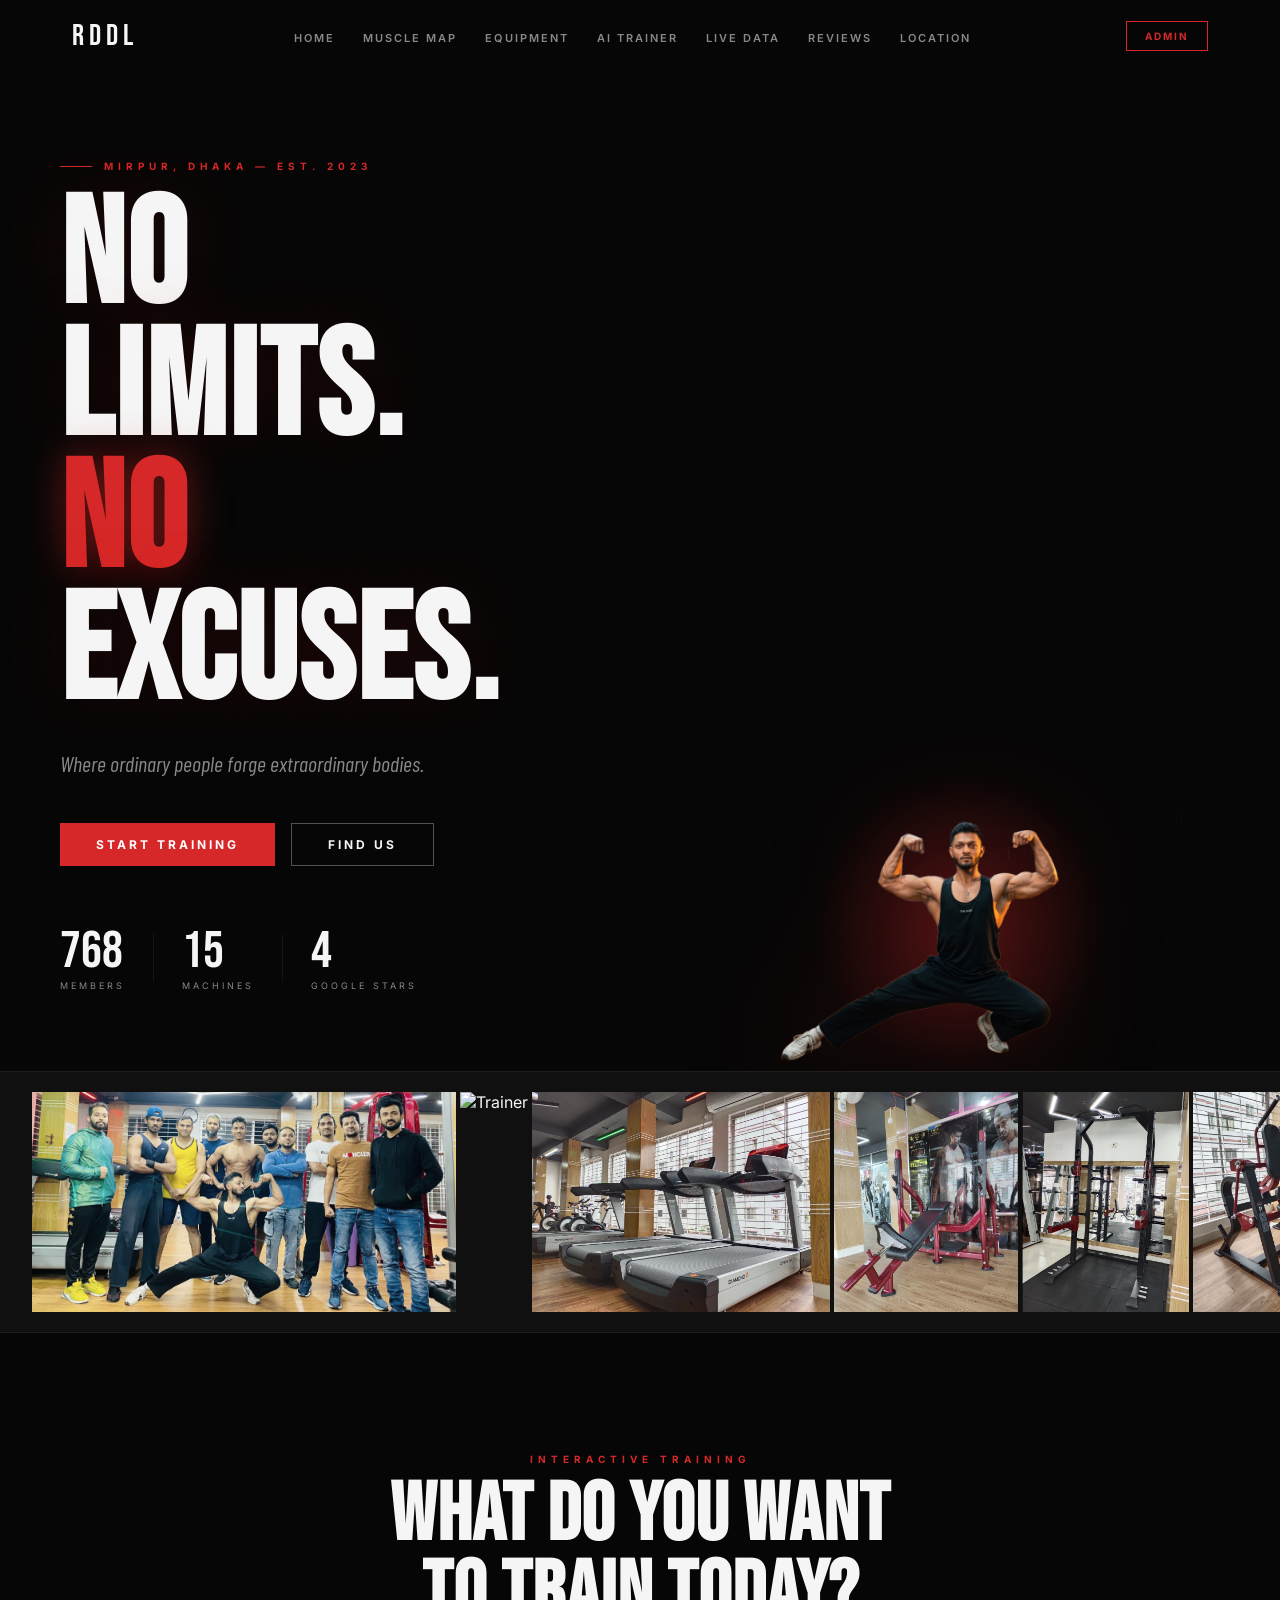
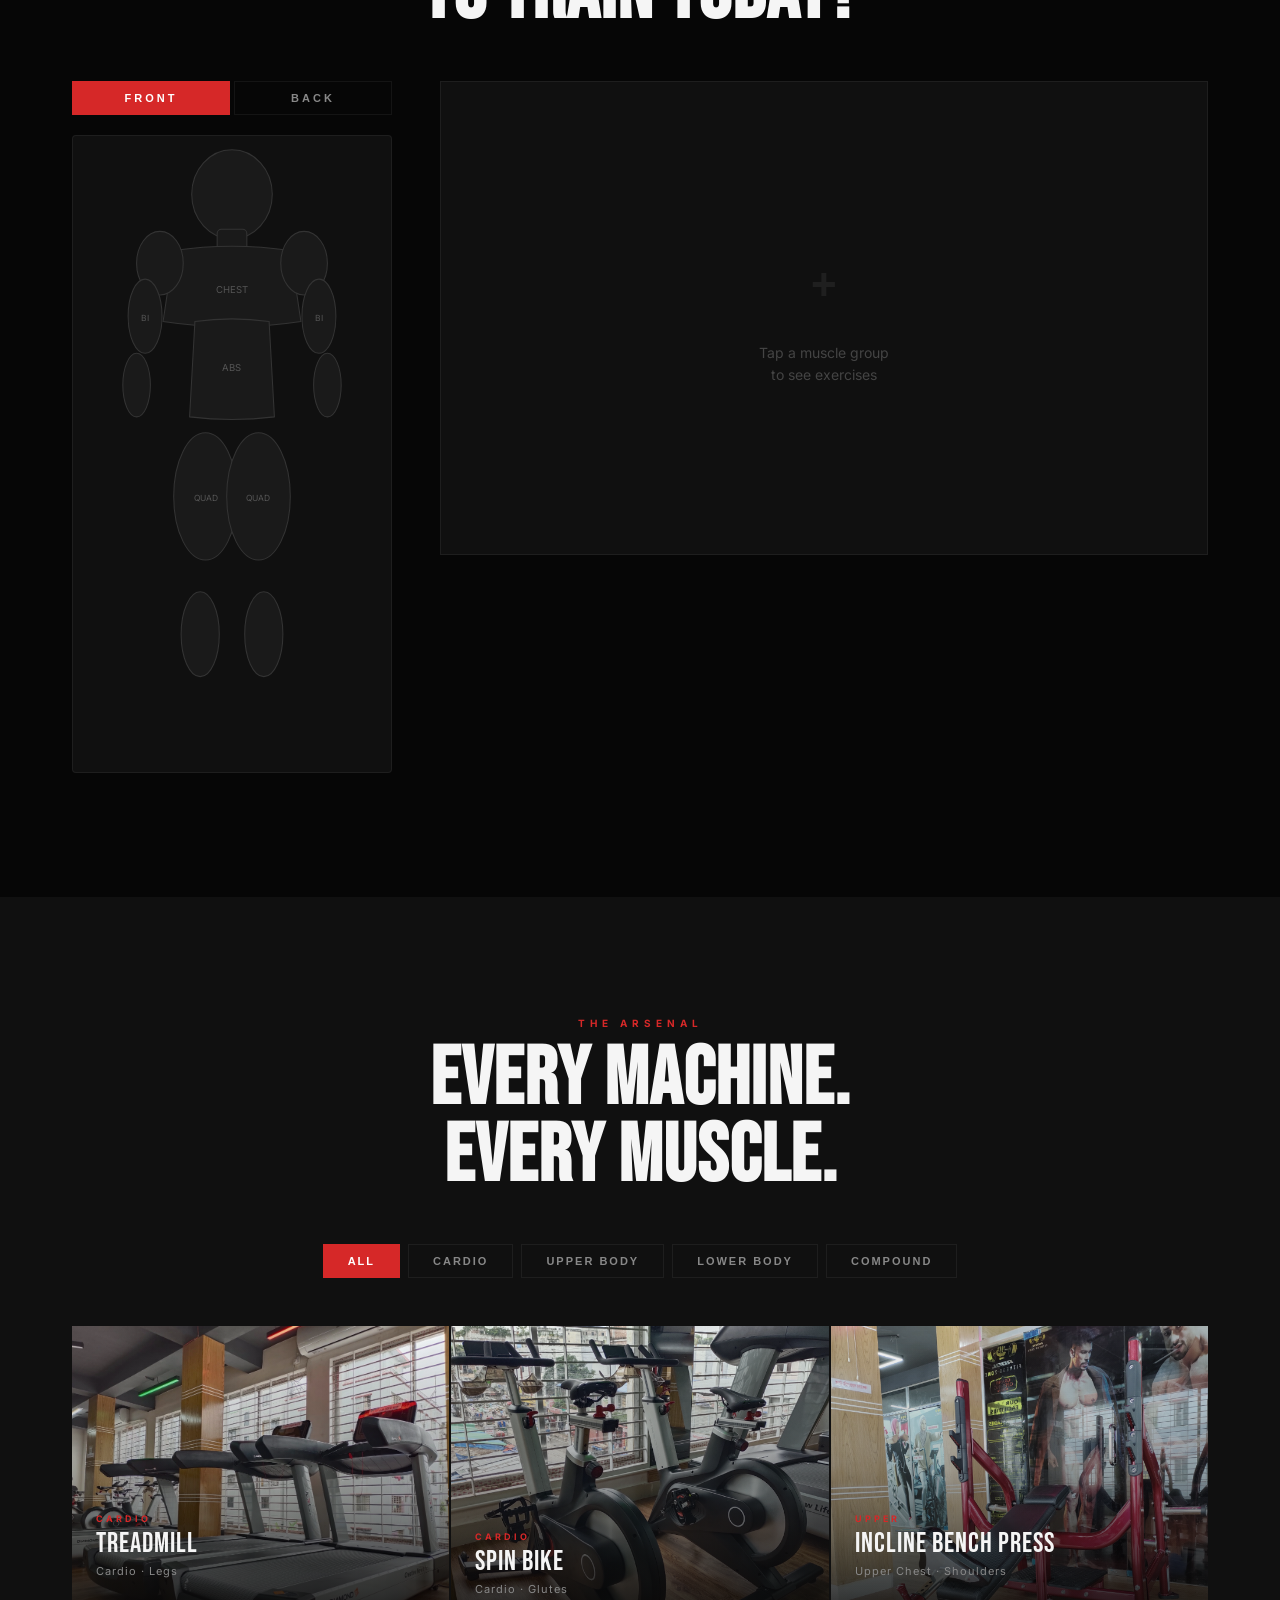
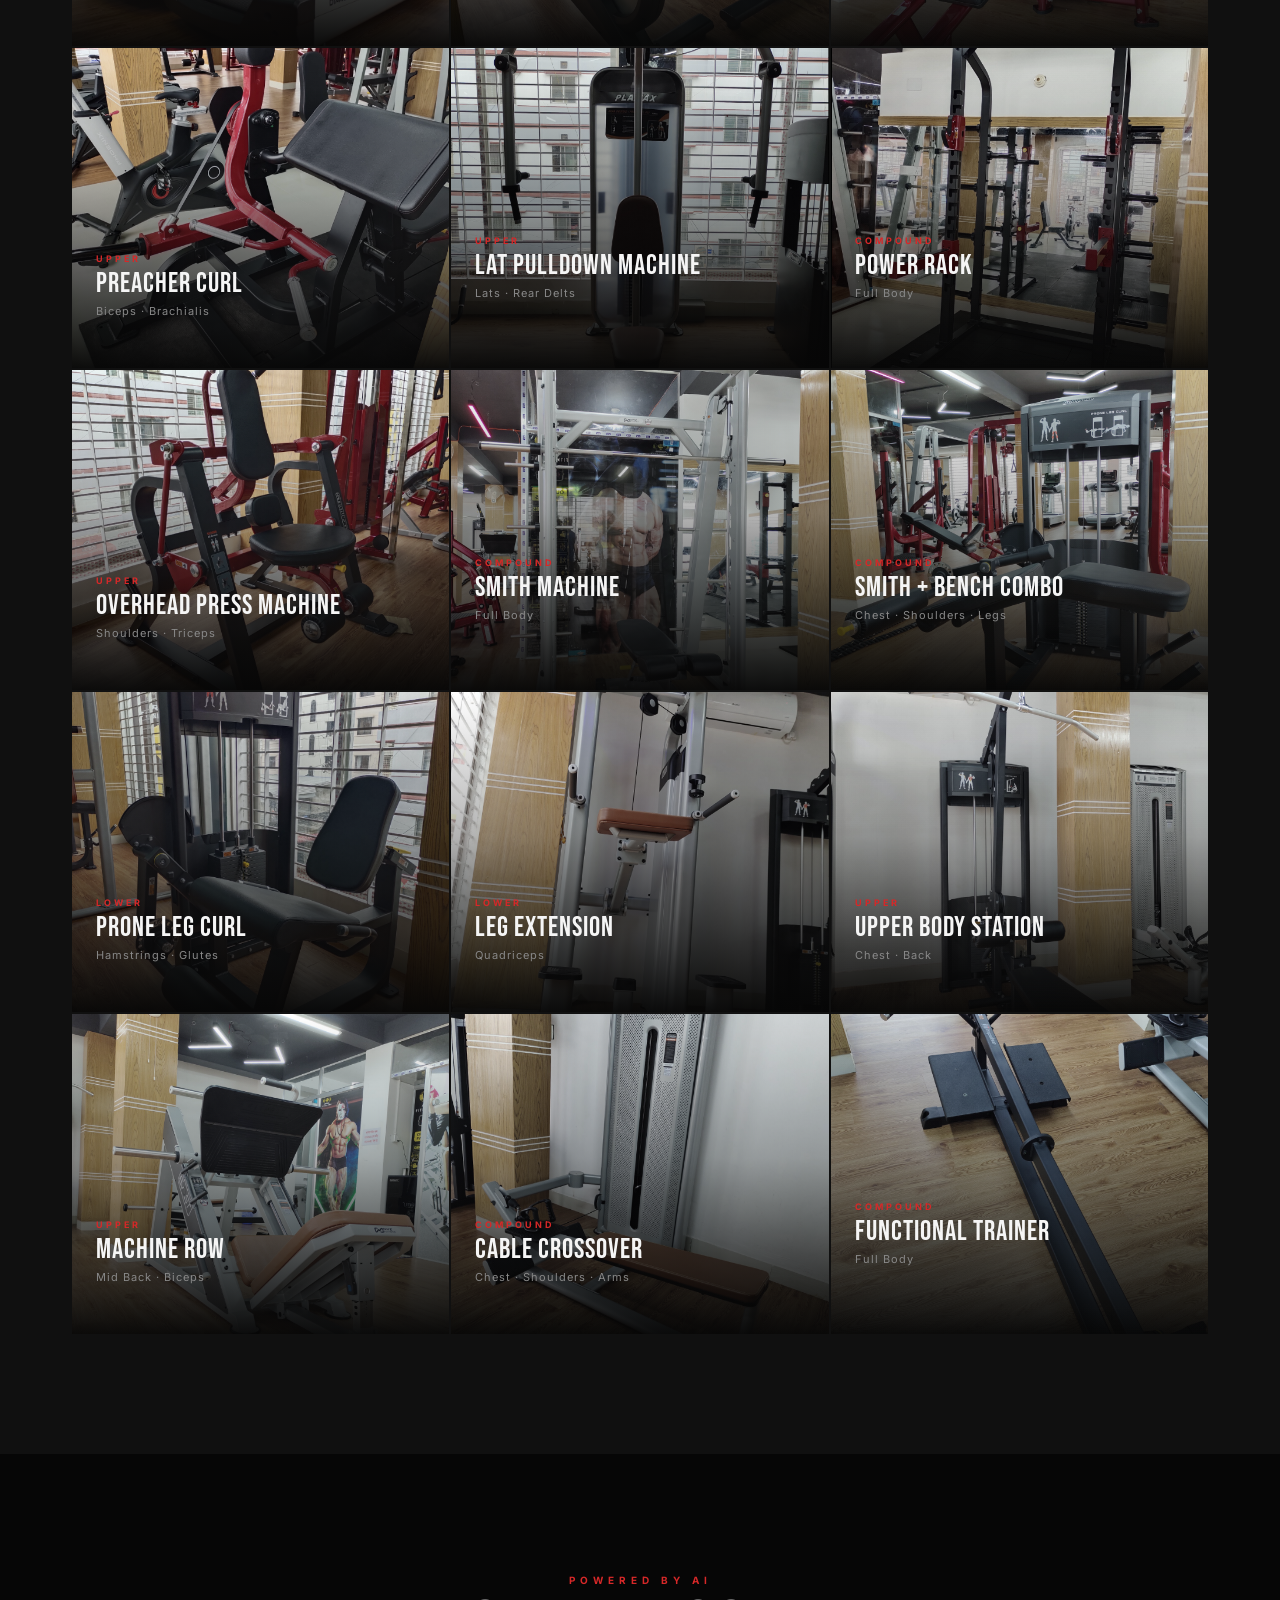
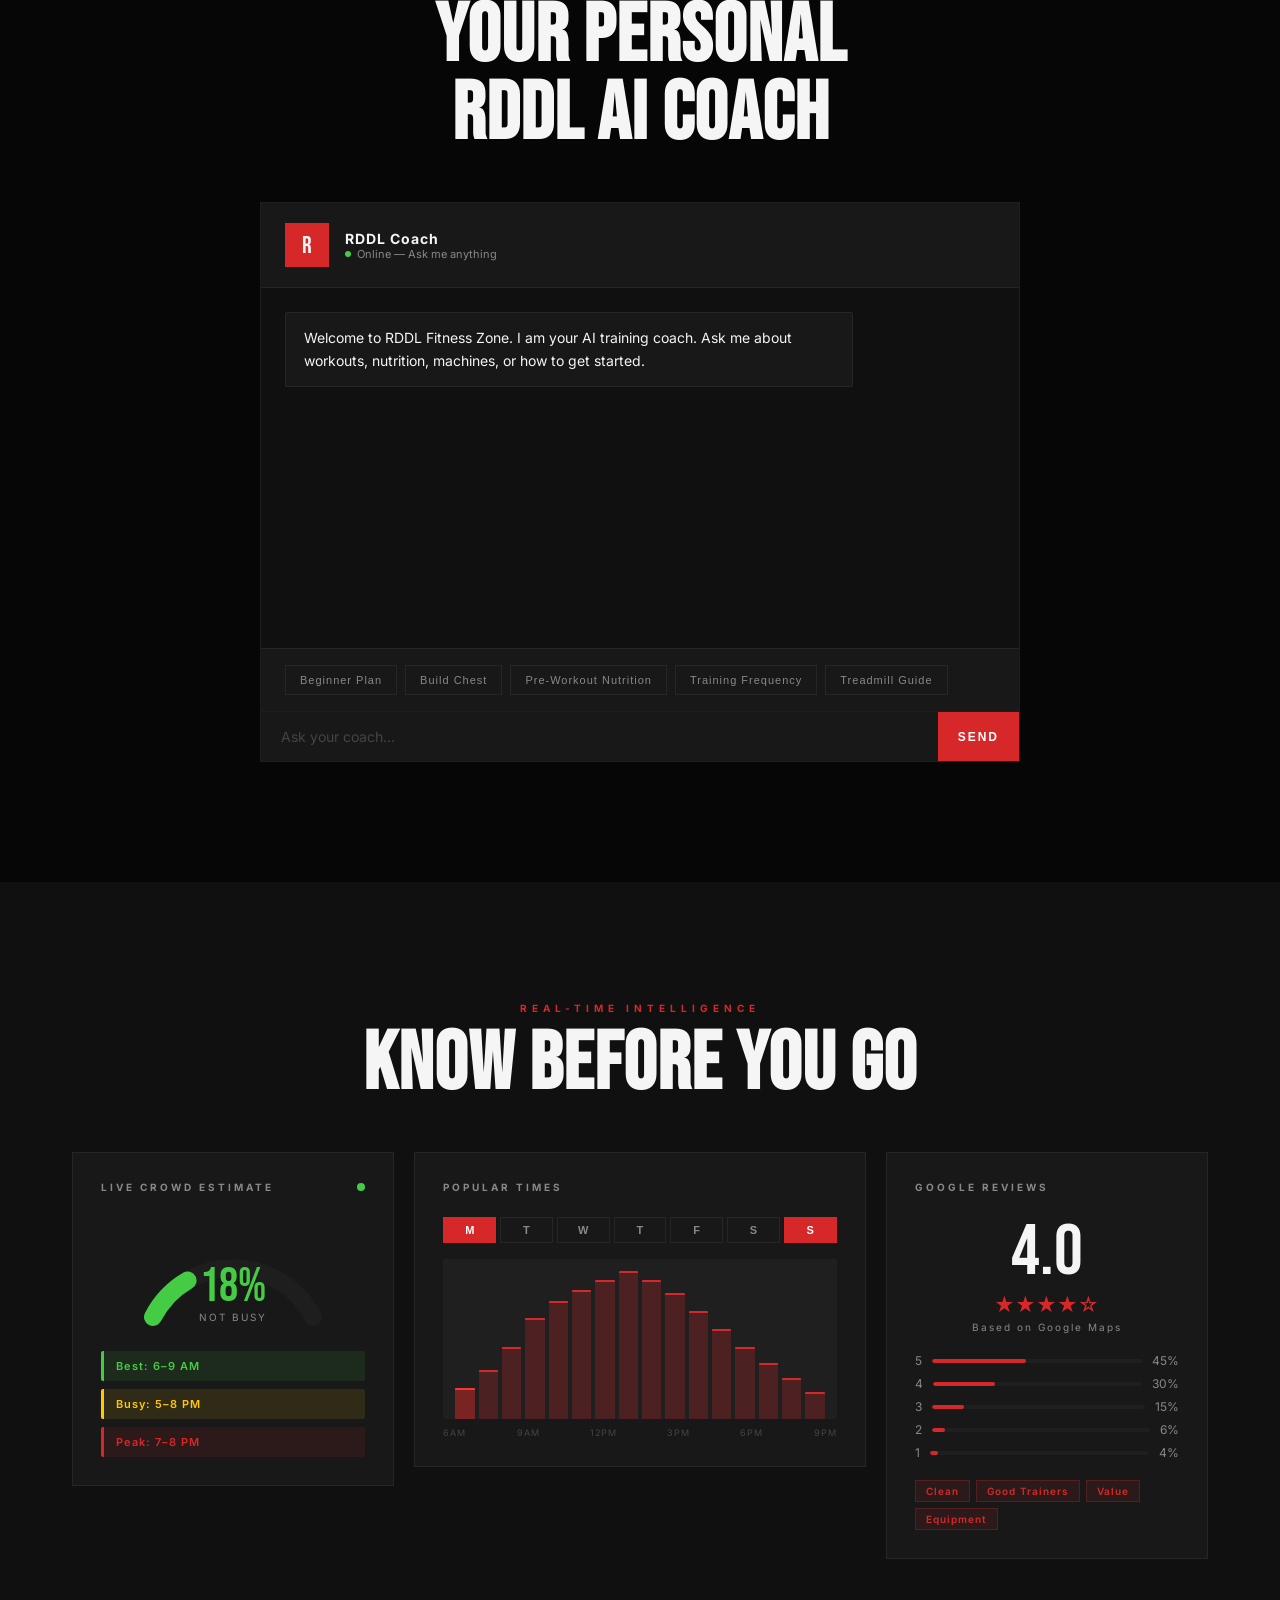
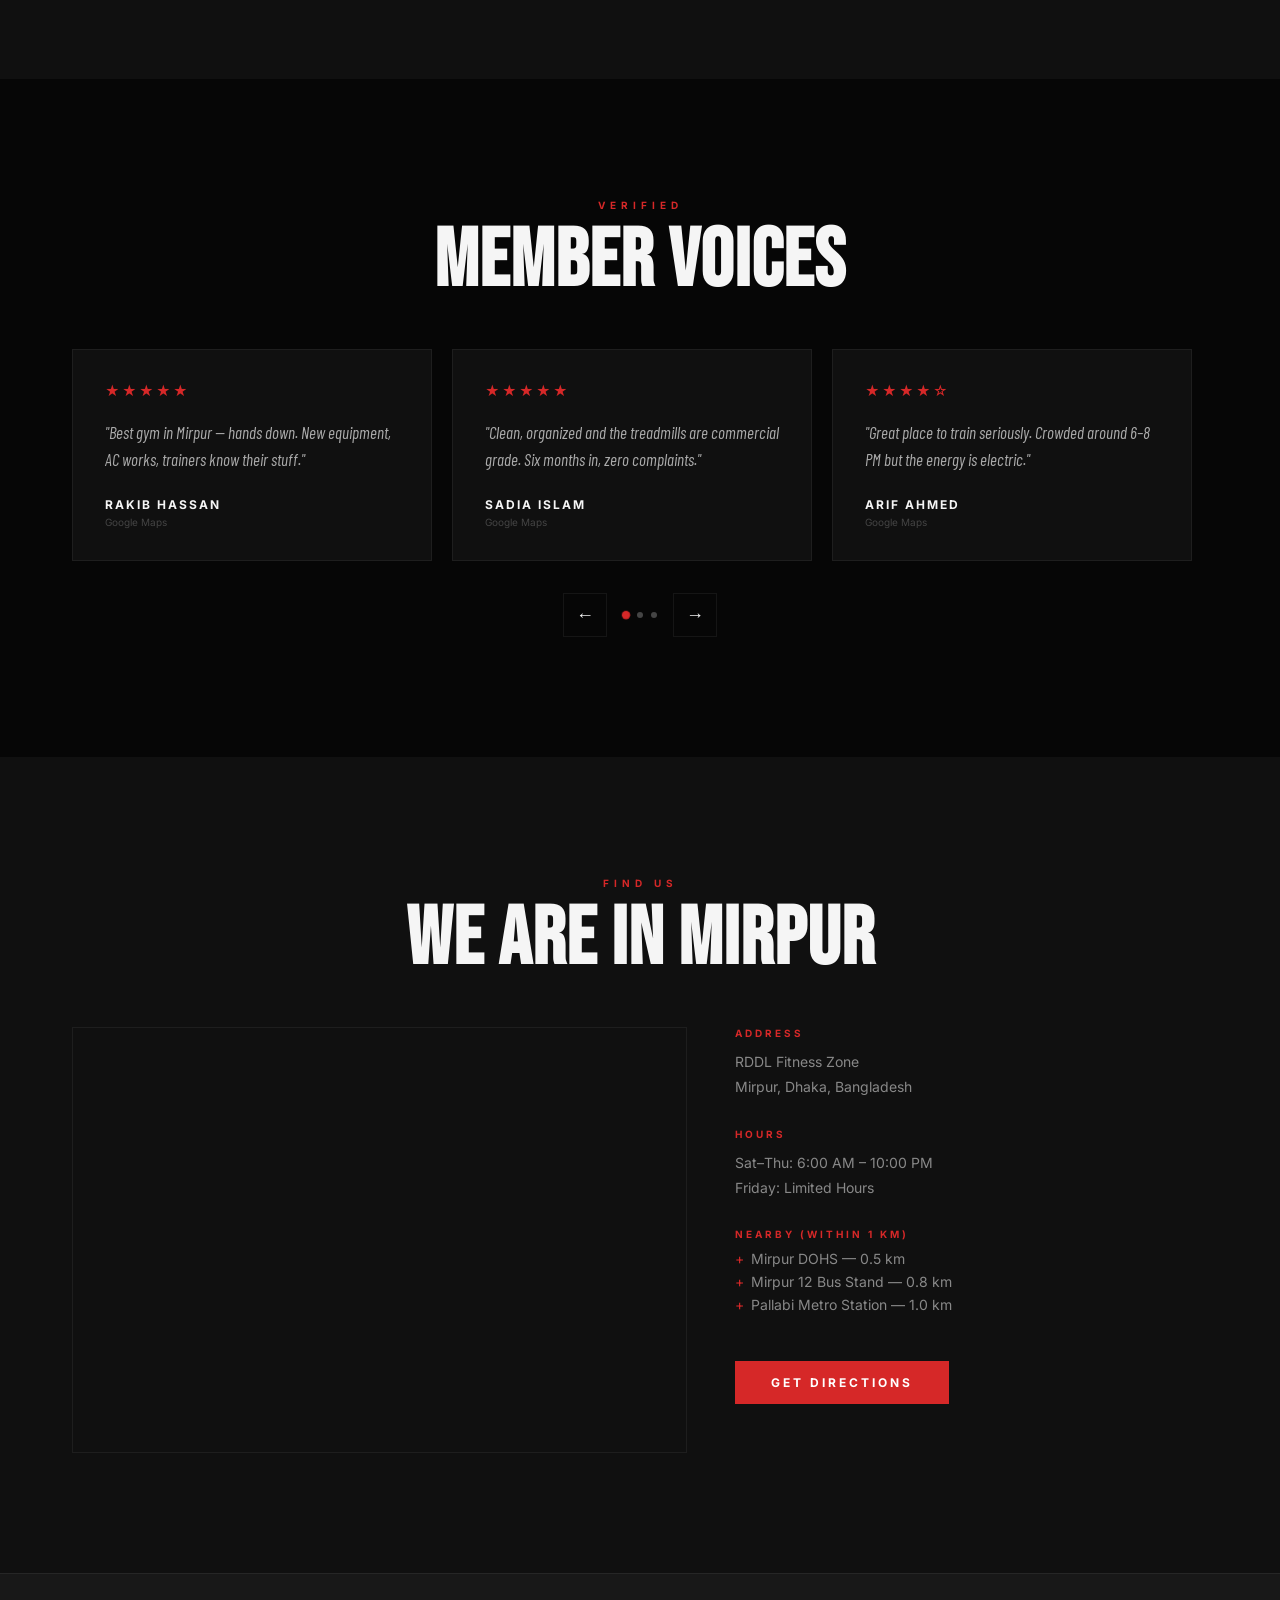
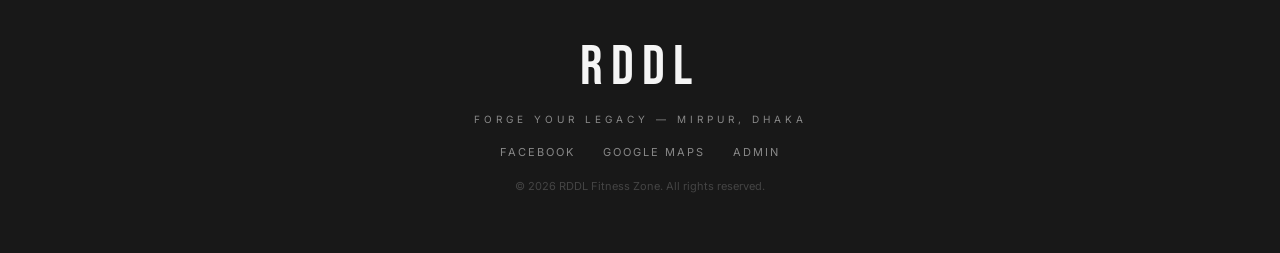
==== commit 14e07fbe: "feat: new hero with cutout, muscle map, AI trainer, live crowd meter" ====
--- a/index.html
+++ b/index.html
@@ -4,9 +4,9 @@
   <meta charset="UTF-8">
   <meta name="viewport" content="width=device-width, initial-scale=1.0">
   <title>RDDL Fitness Zone — Dhaka</title>
-  <meta name="description" content="RDDL Fitness Zone — Dhaka's premier strength and conditioning facility. State-of-the-art equipment, elite coaching, results.">
+  <meta name="description" content="RDDL Fitness Zone — Dhaka's premier strength facility. Real results, elite equipment, expert coaching.">
   <link rel="preconnect" href="https://fonts.googleapis.com">
-  <link href="https://fonts.googleapis.com/css2?family=Bebas+Neue&family=Inter:wght@300;400;500;600&family=DM+Sans:ital,wght@0,300;0,500;1,300&display=swap" rel="stylesheet">
+  <link href="https://fonts.googleapis.com/css2?family=Bebas+Neue&family=Inter:wght@300;400;500;600;700&family=Barlow+Condensed:ital,wght@0,400;0,600;0,700;0,800;1,700&display=swap" rel="stylesheet">
   <link rel="stylesheet" href="style.css">
 </head>
 <body>
@@ -16,228 +16,348 @@
   <div class="nav-inner">
     <div class="nav-logo">RDDL</div>
     <ul class="nav-links">
-      <li><a href="#about">About</a></li>
+      <li><a href="#hero">Home</a></li>
+      <li><a href="#muscle-map">Muscle Map</a></li>
       <li><a href="#equipment">Equipment</a></li>
+      <li><a href="#ai-trainer">AI Trainer</a></li>
       <li><a href="#data">Live Data</a></li>
       <li><a href="#reviews">Reviews</a></li>
       <li><a href="#location">Location</a></li>
     </ul>
     <a href="admin.html" class="nav-cta">Admin</a>
-    <button class="hamburger" id="hamburger">
-      <span></span><span></span><span></span>
-    </button>
   </div>
 </nav>
 
-<!-- HERO -->
+<!-- ═══════════════ HERO ═══════════════ -->
 <section id="hero">
-  <div class="hero-bg"></div>
-  <div class="hero-overlay"></div>
-  <div class="hero-content">
-    <p class="hero-eyebrow">Mirpur, Dhaka</p>
-    <h1 class="hero-title">FORGE<br><span class="hero-accent">YOUR</span><br>LEGACY</h1>
-    <p class="hero-sub">The harder the battle — the sweeter the victory.</p>
-    <div class="hero-actions">
-      <a href="#location" class="btn-primary">Find Us</a>
-      <a href="#equipment" class="btn-ghost">Explore Equipment</a>
-    </div>
-    <div class="hero-stats">
-      <div class="hero-stat"><span class="stat-num" data-target="768">0</span><span class="stat-label">Members</span></div>
-      <div class="hero-stat"><span class="stat-num" data-target="20">0</span><span class="stat-label">Machines</span></div>
-      <div class="hero-stat"><span class="stat-num" data-target="4">0</span><span class="stat-label">Stars</span></div>
-    </div>
-  </div>
-  <div class="scroll-hint">
-    <span>Scroll</span>
-    <div class="scroll-line"></div>
-  </div>
-</section>
-
-<!-- ABOUT -->
-<section id="about">
-  <div class="container">
-    <div class="about-grid">
-      <div class="about-text">
-        <p class="section-eyebrow">Who We Are</p>
-        <h2 class="section-title">A Gym That Doesn't<br>Compromise</h2>
-        <p class="about-body">RDDL Fitness Zone is Mirpur's elite strength and conditioning facility. Purpose-built for serious athletes and beginners who refuse to stay beginners — every machine, every inch of floor is engineered for results.</p>
-        <p class="about-body">768 members. One goal. No excuses.</p>
-        <div class="about-badges">
-          <div class="badge">Air Conditioned</div>
-          <div class="badge">Expert Trainers</div>
-          <div class="badge">Premium Equipment</div>
-          <div class="badge">Open 7 Days</div>
-        </div>
-      </div>
-      <div class="about-visual">
-        <img src="images/Banner.png" alt="RDDL Members" class="about-img">
-        <div class="about-img-tag">
-          <span class="tag-num">134</span>
-          <span class="tag-label">Talking About This</span>
-        </div>
-      </div>
-    </div>
-  </div>
-</section>
-
-<!-- EQUIPMENT -->
+  <div class="hero-bg-img"></div>
+  <div class="hero-left-content">
+    <p class="hero-eyebrow">Mirpur, Dhaka — Est. 2023</p>
+    <h1 class="hero-title">NO<br>LIMITS.<br><span class="hero-red">NO</span><br>EXCUSES.</h1>
+    <p class="hero-sub">Where ordinary people forge extraordinary bodies.</p>
+    <div class="hero-ctas">
+      <a href="#muscle-map" class="btn-red">Start Training</a>
+      <a href="#location" class="btn-outline">Find Us</a>
+    </div>
+    <div class="hero-stats-row">
+      <div class="hstat"><span class="hstat-n" data-target="768">0</span><span class="hstat-l">Members</span></div>
+      <div class="hstat-div"></div>
+      <div class="hstat"><span class="hstat-n" data-target="15">0</span><span class="hstat-l">Machines</span></div>
+      <div class="hstat-div"></div>
+      <div class="hstat"><span class="hstat-n" data-target="4">0</span><span class="hstat-l">Google Stars</span></div>
+    </div>
+  </div>
+  <div class="hero-right">
+    <img src="images/cutout.png" alt="RDDL Trainer" class="hero-cutout">
+    <div class="hero-glow"></div>
+  </div>
+</section>
+
+<!-- TEAM STRIP -->
+<section id="team-strip">
+  <div class="strip-label">OUR CREW</div>
+  <div class="team-gallery">
+    <img src="images/Banner.png" alt="Team">
+    <img src="images/banner-gemini.png" alt="Trainer">
+    <img src="images/Trademill.png" alt="Floor">
+    <img src="images/benchpressangle.png" alt="Equipment">
+    <img src="images/hanging bar.png" alt="Rack">
+    <img src="images/upper body.png" alt="Machine">
+  </div>
+</section>
+
+<!-- ═══════════════ MUSCLE MAP (MuscleWiki style) ═══════════════ -->
+<section id="muscle-map">
+  <div class="container">
+    <p class="eyebrow center">Interactive Training</p>
+    <h2 class="sec-title center">What Do You Want<br>To Train Today?</h2>
+    <div class="muscle-layout">
+      <div class="muscle-svg-wrap">
+        <div class="body-view-tabs">
+          <button class="bv-btn active" data-view="front">Front</button>
+          <button class="bv-btn" data-view="back">Back</button>
+        </div>
+        <div class="body-diagram" id="body-diagram">
+          <!-- FRONT VIEW -->
+          <svg id="svg-front" viewBox="0 0 300 600" xmlns="http://www.w3.org/2000/svg">
+            <!-- Body silhouette -->
+            <ellipse cx="150" cy="55" rx="38" ry="42" fill="#1a1a1a" stroke="#333" stroke-width="1"/>
+            <!-- Neck -->
+            <rect x="136" y="88" width="28" height="20" rx="4" fill="#1a1a1a" stroke="#333" stroke-width="1"/>
+            <!-- Chest -->
+            <path d="M95,108 Q150,100 205,108 L215,175 Q150,185 85,175 Z" fill="#1a1a1a" stroke="#333" stroke-width="1"
+              class="muscle-zone" data-muscle="chest" id="z-chest"/>
+            <!-- Left Shoulder -->
+            <ellipse cx="82" cy="120" rx="22" ry="30" fill="#1a1a1a" stroke="#333" stroke-width="1"
+              class="muscle-zone" data-muscle="shoulders" id="z-shoulder-l"/>
+            <!-- Right Shoulder -->
+            <ellipse cx="218" cy="120" rx="22" ry="30" fill="#1a1a1a" stroke="#333" stroke-width="1"
+              class="muscle-zone" data-muscle="shoulders" id="z-shoulder-r"/>
+            <!-- Abs -->
+            <path d="M115,175 Q150,170 185,175 L190,265 Q150,270 110,265 Z" fill="#1a1a1a" stroke="#333" stroke-width="1"
+              class="muscle-zone" data-muscle="abs" id="z-abs"/>
+            <!-- Left Bicep -->
+            <ellipse cx="68" cy="170" rx="16" ry="35" fill="#1a1a1a" stroke="#333" stroke-width="1"
+              class="muscle-zone" data-muscle="biceps" id="z-bicep-l"/>
+            <!-- Right Bicep -->
+            <ellipse cx="232" cy="170" rx="16" ry="35" fill="#1a1a1a" stroke="#333" stroke-width="1"
+              class="muscle-zone" data-muscle="biceps" id="z-bicep-r"/>
+            <!-- Left Forearm -->
+            <ellipse cx="60" cy="235" rx="13" ry="30" fill="#1a1a1a" stroke="#333" stroke-width="1"
+              class="muscle-zone" data-muscle="forearms" id="z-fore-l"/>
+            <!-- Right Forearm -->
+            <ellipse cx="240" cy="235" rx="13" ry="30" fill="#1a1a1a" stroke="#333" stroke-width="1"
+              class="muscle-zone" data-muscle="forearms" id="z-fore-r"/>
+            <!-- Quads Left -->
+            <ellipse cx="125" cy="340" rx="30" ry="60" fill="#1a1a1a" stroke="#333" stroke-width="1"
+              class="muscle-zone" data-muscle="quads" id="z-quad-l"/>
+            <!-- Quads Right -->
+            <ellipse cx="175" cy="340" rx="30" ry="60" fill="#1a1a1a" stroke="#333" stroke-width="1"
+              class="muscle-zone" data-muscle="quads" id="z-quad-r"/>
+            <!-- Left Calf -->
+            <ellipse cx="120" cy="470" rx="18" ry="40" fill="#1a1a1a" stroke="#333" stroke-width="1"
+              class="muscle-zone" data-muscle="calves" id="z-calf-l"/>
+            <!-- Right Calf -->
+            <ellipse cx="180" cy="470" rx="18" ry="40" fill="#1a1a1a" stroke="#333" stroke-width="1"
+              class="muscle-zone" data-muscle="calves" id="z-calf-r"/>
+            <!-- Labels -->
+            <text x="150" y="148" text-anchor="middle" fill="#555" font-size="9" font-family="Inter">CHEST</text>
+            <text x="150" y="222" text-anchor="middle" fill="#555" font-size="9" font-family="Inter">ABS</text>
+            <text x="68" y="175" text-anchor="middle" fill="#555" font-size="8" font-family="Inter">BI</text>
+            <text x="232" y="175" text-anchor="middle" fill="#555" font-size="8" font-family="Inter">BI</text>
+            <text x="125" y="344" text-anchor="middle" fill="#555" font-size="8" font-family="Inter">QUAD</text>
+            <text x="175" y="344" text-anchor="middle" fill="#555" font-size="8" font-family="Inter">QUAD</text>
+          </svg>
+          <!-- BACK VIEW -->
+          <svg id="svg-back" viewBox="0 0 300 600" xmlns="http://www.w3.org/2000/svg" style="display:none">
+            <ellipse cx="150" cy="55" rx="38" ry="42" fill="#1a1a1a" stroke="#333" stroke-width="1"/>
+            <rect x="136" y="88" width="28" height="20" rx="4" fill="#1a1a1a" stroke="#333" stroke-width="1"/>
+            <!-- Traps -->
+            <path d="M110,95 Q150,88 190,95 L200,130 Q150,125 100,130 Z" fill="#1a1a1a" stroke="#333" stroke-width="1"
+              class="muscle-zone" data-muscle="traps" id="z-traps"/>
+            <!-- Lats Left -->
+            <path d="M90,130 Q110,155 115,195 L95,200 Q70,160 75,130 Z" fill="#1a1a1a" stroke="#333" stroke-width="1"
+              class="muscle-zone" data-muscle="lats" id="z-lat-l"/>
+            <!-- Lats Right -->
+            <path d="M210,130 Q190,155 185,195 L205,200 Q230,160 225,130 Z" fill="#1a1a1a" stroke="#333" stroke-width="1"
+              class="muscle-zone" data-muscle="lats" id="z-lat-r"/>
+            <!-- Mid Back -->
+            <path d="M115,130 Q150,125 185,130 L185,195 Q150,200 115,195 Z" fill="#1a1a1a" stroke="#333" stroke-width="1"
+              class="muscle-zone" data-muscle="midback" id="z-midback"/>
+            <!-- Left Tricep -->
+            <ellipse cx="68" cy="165" rx="16" ry="35" fill="#1a1a1a" stroke="#333" stroke-width="1"
+              class="muscle-zone" data-muscle="triceps" id="z-tri-l"/>
+            <!-- Right Tricep -->
+            <ellipse cx="232" cy="165" rx="16" ry="35" fill="#1a1a1a" stroke="#333" stroke-width="1"
+              class="muscle-zone" data-muscle="triceps" id="z-tri-r"/>
+            <!-- Glutes -->
+            <path d="M110,265 Q150,260 190,265 L190,320 Q150,330 110,320 Z" fill="#1a1a1a" stroke="#333" stroke-width="1"
+              class="muscle-zone" data-muscle="glutes" id="z-glutes"/>
+            <!-- Hamstrings Left -->
+            <ellipse cx="125" cy="370" rx="28" ry="52" fill="#1a1a1a" stroke="#333" stroke-width="1"
+              class="muscle-zone" data-muscle="hamstrings" id="z-ham-l"/>
+            <!-- Hamstrings Right -->
+            <ellipse cx="175" cy="370" rx="28" ry="52" fill="#1a1a1a" stroke="#333" stroke-width="1"
+              class="muscle-zone" data-muscle="hamstrings" id="z-ham-r"/>
+            <!-- Calves -->
+            <ellipse cx="122" cy="478" rx="18" ry="38" fill="#1a1a1a" stroke="#333" stroke-width="1"
+              class="muscle-zone" data-muscle="calves" id="z-calf-bl"/>
+            <ellipse cx="178" cy="478" rx="18" ry="38" fill="#1a1a1a" stroke="#333" stroke-width="1"
+              class="muscle-zone" data-muscle="calves" id="z-calf-br"/>
+            <text x="150" y="115" text-anchor="middle" fill="#555" font-size="9" font-family="Inter">TRAPS</text>
+            <text x="150" y="165" text-anchor="middle" fill="#555" font-size="9" font-family="Inter">LATS</text>
+            <text x="150" y="295" text-anchor="middle" fill="#555" font-size="9" font-family="Inter">GLUTES</text>
+            <text x="150" y="375" text-anchor="middle" fill="#555" font-size="8" font-family="Inter">HAMSTRINGS</text>
+            <text x="68" y="170" text-anchor="middle" fill="#555" font-size="8" font-family="Inter">TRI</text>
+            <text x="232" y="170" text-anchor="middle" fill="#555" font-size="8" font-family="Inter">TRI</text>
+          </svg>
+        </div>
+      </div>
+      <div class="muscle-info-panel" id="muscle-info-panel">
+        <div class="mip-placeholder">
+          <div class="mip-icon">+</div>
+          <p>Tap a muscle group<br>to see exercises</p>
+        </div>
+      </div>
+    </div>
+  </div>
+</section>
+
+<!-- ═══════════════ EQUIPMENT ═══════════════ -->
 <section id="equipment">
   <div class="container">
-    <p class="section-eyebrow center">The Arsenal</p>
-    <h2 class="section-title center">Every Machine.<br>Every Muscle.</h2>
-    <div class="equipment-grid" id="equipment-grid">
-      <!-- Injected by JS -->
-    </div>
-  </div>
-</section>
-
-<!-- INTERACTIVE DATA -->
+    <p class="eyebrow center">The Arsenal</p>
+    <h2 class="sec-title center">Every Machine.<br>Every Muscle.</h2>
+    <div class="eq-filter-row">
+      <button class="eq-filter active" data-cat="all">All</button>
+      <button class="eq-filter" data-cat="cardio">Cardio</button>
+      <button class="eq-filter" data-cat="upper">Upper Body</button>
+      <button class="eq-filter" data-cat="lower">Lower Body</button>
+      <button class="eq-filter" data-cat="compound">Compound</button>
+    </div>
+    <div class="eq-grid" id="eq-grid"></div>
+  </div>
+</section>
+
+<!-- ═══════════════ AI TRAINER ═══════════════ -->
+<section id="ai-trainer">
+  <div class="container">
+    <p class="eyebrow center">Powered by AI</p>
+    <h2 class="sec-title center">Your Personal<br>RDDL AI Coach</h2>
+    <div class="ai-chat-wrap">
+      <div class="ai-chat-header">
+        <div class="ai-avatar">R</div>
+        <div class="ai-info">
+          <div class="ai-name">RDDL Coach</div>
+          <div class="ai-status">Online — Ask me anything</div>
+        </div>
+      </div>
+      <div class="ai-messages" id="ai-messages">
+        <div class="ai-msg bot">
+          <div class="ai-bubble">Welcome to RDDL Fitness Zone. I am your AI training coach. Ask me about workouts, nutrition, machines, or how to get started.</div>
+        </div>
+      </div>
+      <div class="ai-quick-btns">
+        <button class="ai-quick" data-q="Create a beginner workout plan for me">Beginner Plan</button>
+        <button class="ai-quick" data-q="Which machines should I use to build chest?">Build Chest</button>
+        <button class="ai-quick" data-q="What should I eat before training?">Pre-Workout Nutrition</button>
+        <button class="ai-quick" data-q="How many days a week should I train?">Training Frequency</button>
+        <button class="ai-quick" data-q="How do I use the treadmill at RDDL?">Treadmill Guide</button>
+      </div>
+      <div class="ai-input-row">
+        <input type="text" id="ai-input" placeholder="Ask your coach..." autocomplete="off">
+        <button id="ai-send" class="btn-red-sm">Send</button>
+      </div>
+    </div>
+  </div>
+</section>
+
+<!-- ═══════════════ LIVE DATA ═══════════════ -->
 <section id="data">
   <div class="container">
-    <p class="section-eyebrow center">Live Intelligence</p>
-    <h2 class="section-title center">Know When To Train</h2>
-
-    <div class="data-tabs">
-      <button class="tab-btn active" data-tab="busyness">Crowd Level</button>
-      <button class="tab-btn" data-tab="ratings">Ratings Breakdown</button>
-      <button class="tab-btn" data-tab="social">Social Pulse</button>
-    </div>
-
-    <div class="tab-content active" id="tab-busyness">
-      <div class="chart-wrapper">
-        <div class="day-selector">
-          <button class="day-btn active" data-day="0">Mon</button>
-          <button class="day-btn" data-day="1">Tue</button>
-          <button class="day-btn" data-day="2">Wed</button>
-          <button class="day-btn" data-day="3">Thu</button>
-          <button class="day-btn" data-day="4">Fri</button>
-          <button class="day-btn" data-day="5">Sat</button>
-          <button class="day-btn" data-day="6">Sun</button>
-        </div>
-        <div class="bar-chart" id="bar-chart"></div>
-        <div class="chart-note">Based on Google Maps Popular Times data</div>
-      </div>
-    </div>
-
-    <div class="tab-content" id="tab-ratings">
-      <div class="ratings-panel">
-        <div class="rating-big">4.0</div>
-        <div class="rating-stars-big">
-          <span class="star filled"></span><span class="star filled"></span><span class="star filled"></span><span class="star filled"></span><span class="star empty"></span>
-        </div>
-        <p class="rating-source">Google Maps</p>
-        <div class="rating-bars">
-          <div class="rbar-row"><span>5</span><div class="rbar-track"><div class="rbar-fill" style="width:45%"></div></div><span>45%</span></div>
-          <div class="rbar-row"><span>4</span><div class="rbar-track"><div class="rbar-fill" style="width:30%"></div></div><span>30%</span></div>
-          <div class="rbar-row"><span>3</span><div class="rbar-track"><div class="rbar-fill" style="width:15%"></div></div><span>15%</span></div>
-          <div class="rbar-row"><span>2</span><div class="rbar-track"><div class="rbar-fill" style="width:6%"></div></div><span>6%</span></div>
-          <div class="rbar-row"><span>1</span><div class="rbar-track"><div class="rbar-fill" style="width:4%"></div></div><span>4%</span></div>
-        </div>
-        <div class="sentiment-tags">
-          <div class="s-tag positive">Good trainers</div>
-          <div class="s-tag positive">Clean space</div>
-          <div class="s-tag positive">Good equipment</div>
-          <div class="s-tag neutral">Crowded evenings</div>
-          <div class="s-tag positive">Value for money</div>
-        </div>
-      </div>
-    </div>
-
-    <div class="tab-content" id="tab-social">
-      <div class="social-stats">
-        <div class="social-card">
-          <div class="social-icon fb">f</div>
-          <div class="social-info">
-            <span class="social-num">768</span>
-            <span class="social-label">Page Likes</span>
+    <p class="eyebrow center">Real-Time Intelligence</p>
+    <h2 class="sec-title center">Know Before You Go</h2>
+
+    <div class="data-grid">
+      <!-- CROWD METER -->
+      <div class="data-card crowd-card">
+        <div class="dc-header">
+          <span class="dc-label">Live Crowd Estimate</span>
+          <span class="dc-live-dot"></span>
+        </div>
+        <div class="crowd-meter-wrap">
+          <div class="crowd-arc-container">
+            <svg viewBox="0 0 200 110" class="crowd-arc-svg">
+              <path d="M20,100 A90,90 0 0,1 180,100" fill="none" stroke="#1e1e1e" stroke-width="18" stroke-linecap="round"/>
+              <path id="crowd-arc-fill" d="M20,100 A90,90 0 0,1 180,100" fill="none" stroke="#D62828" stroke-width="18" stroke-linecap="round"
+                stroke-dasharray="282.74" stroke-dashoffset="282.74"/>
+            </svg>
+            <div class="crowd-center">
+              <span id="crowd-pct">--</span>
+              <span class="crowd-sub" id="crowd-label">Loading...</span>
+            </div>
           </div>
         </div>
-        <div class="social-card">
-          <div class="social-icon fb">f</div>
-          <div class="social-info">
-            <span class="social-num">134</span>
-            <span class="social-label">Talking About</span>
-          </div>
-        </div>
-        <div class="social-card">
-          <div class="social-icon gm">G</div>
-          <div class="social-info">
-            <span class="social-num">4.0</span>
-            <span class="social-label">Google Rating</span>
-          </div>
-        </div>
-      </div>
-      <div class="social-quote">
-        "Don't limit your challenges. Challenge your limits."
-        <span>— RDDL Official</span>
-      </div>
-    </div>
-  </div>
-</section>
-
-<!-- REVIEWS -->
+        <div class="crowd-tags">
+          <span class="ctag green">Best: 6–9 AM</span>
+          <span class="ctag yellow">Busy: 5–8 PM</span>
+          <span class="ctag red">Peak: 7–8 PM</span>
+        </div>
+      </div>
+
+      <!-- POPULAR TIMES CHART -->
+      <div class="data-card">
+        <div class="dc-header"><span class="dc-label">Popular Times</span></div>
+        <div class="pop-day-row">
+          <button class="pd active" data-d="0">M</button>
+          <button class="pd" data-d="1">T</button>
+          <button class="pd" data-d="2">W</button>
+          <button class="pd" data-d="3">T</button>
+          <button class="pd" data-d="4">F</button>
+          <button class="pd" data-d="5">S</button>
+          <button class="pd" data-d="6">S</button>
+        </div>
+        <div class="pop-chart" id="pop-chart"></div>
+        <div class="pop-x-labels">
+          <span>6AM</span><span>9AM</span><span>12PM</span><span>3PM</span><span>6PM</span><span>9PM</span>
+        </div>
+      </div>
+
+      <!-- RATING CARD -->
+      <div class="data-card">
+        <div class="dc-header"><span class="dc-label">Google Reviews</span></div>
+        <div class="rating-display">
+          <div class="rd-score">4.0</div>
+          <div class="rd-stars">&#9733;&#9733;&#9733;&#9733;&#9734;</div>
+          <div class="rd-count">Based on Google Maps</div>
+        </div>
+        <div class="rb-list">
+          <div class="rb"><span>5</span><div class="rbt"><div class="rbf" style="width:45%"></div></div><span>45%</span></div>
+          <div class="rb"><span>4</span><div class="rbt"><div class="rbf" style="width:30%"></div></div><span>30%</span></div>
+          <div class="rb"><span>3</span><div class="rbt"><div class="rbf" style="width:15%"></div></div><span>15%</span></div>
+          <div class="rb"><span>2</span><div class="rbt"><div class="rbf" style="width:6%"></div></div><span>6%</span></div>
+          <div class="rb"><span>1</span><div class="rbt"><div class="rbf" style="width:4%"></div></div><span>4%</span></div>
+        </div>
+        <div class="kw-tags">
+          <span class="kw">Clean</span><span class="kw">Good Trainers</span><span class="kw">Value</span><span class="kw">Equipment</span>
+        </div>
+      </div>
+    </div>
+  </div>
+</section>
+
+<!-- ═══════════════ REVIEWS ═══════════════ -->
 <section id="reviews">
   <div class="container">
-    <p class="section-eyebrow center">Verified Reviews</p>
-    <h2 class="section-title center">What Members Say</h2>
-    <div class="reviews-track-wrapper">
-      <div class="reviews-track" id="reviews-track">
-        <!-- Injected by JS -->
-      </div>
-    </div>
-    <div class="reviews-nav">
-      <button id="rev-prev" class="rev-btn">&#8592;</button>
+    <p class="eyebrow center">Verified</p>
+    <h2 class="sec-title center">Member Voices</h2>
+    <div class="rev-carousel-wrap">
+      <div class="rev-track" id="rev-track"></div>
+    </div>
+    <div class="rev-nav">
+      <button class="rev-arrow" id="rev-prev">&#8592;</button>
       <div class="rev-dots" id="rev-dots"></div>
-      <button id="rev-next" class="rev-btn">&#8594;</button>
-    </div>
-  </div>
-</section>
-
-<!-- LOCATION -->
+      <button class="rev-arrow" id="rev-next">&#8594;</button>
+    </div>
+  </div>
+</section>
+
+<!-- ═══════════════ LOCATION ═══════════════ -->
 <section id="location">
   <div class="container">
-    <p class="section-eyebrow center">Find Us</p>
-    <h2 class="section-title center">Location</h2>
-    <div class="location-grid">
-      <div class="map-embed">
-        <iframe
-          src="https://www.google.com/maps/embed?pb=!1m18!1m12!1m3!1d3650.316719812423!2d90.35368!3d23.82371!2m3!1f0!2f0!3f0!3m2!1i1024!2i768!4f13.1!3m3!1m2!1s0x3755c1005821a5b3%3A0xa76550a237f94560!2sRDDL%20Fitness%20Zone!5e0!3m2!1sen!2sbd!4v1714481358999!5m2!1sen!2sbd"
-          width="100%" height="420" style="border:0;border-radius:8px;" allowfullscreen="" loading="lazy">
-        </iframe>
-      </div>
-      <div class="location-info">
-        <div class="loc-block">
-          <h4>Address</h4>
-          <p>RDDL Fitness Zone<br>Mirpur, Dhaka, Bangladesh<br>23.8237 N, 90.3537 E</p>
-        </div>
-        <div class="loc-block">
-          <h4>Hours</h4>
-          <p>Saturday — Thursday: 6 AM – 10 PM<br>Friday: Closed / Limited Hours</p>
-        </div>
-        <div class="loc-block">
-          <h4>Nearby</h4>
-          <ul class="nearby-list">
+    <p class="eyebrow center">Find Us</p>
+    <h2 class="sec-title center">We Are In Mirpur</h2>
+    <div class="loc-grid">
+      <div class="loc-map">
+        <iframe src="https://www.google.com/maps/embed?pb=!1m18!1m12!1m3!1d3650.316719812423!2d90.35368!3d23.82371!2m3!1f0!2f0!3f0!3m2!1i1024!2i768!4f13.1!3m3!1m2!1s0x3755c1005821a5b3%3A0xa76550a237f94560!2sRDDL%20Fitness%20Zone!5e0!3m2!1sen!2sbd!4v1714481358999!5m2!1sen!2sbd"
+          width="100%" height="420" style="border:0;" allowfullscreen="" loading="lazy"></iframe>
+      </div>
+      <div class="loc-info">
+        <div class="li-block"><div class="li-label">Address</div><p>RDDL Fitness Zone<br>Mirpur, Dhaka, Bangladesh</p></div>
+        <div class="li-block"><div class="li-label">Hours</div><p>Sat–Thu: 6:00 AM – 10:00 PM<br>Friday: Limited Hours</p></div>
+        <div class="li-block"><div class="li-label">Nearby (within 1 km)</div>
+          <ul class="nearby">
             <li>Mirpur DOHS — 0.5 km</li>
             <li>Mirpur 12 Bus Stand — 0.8 km</li>
             <li>Pallabi Metro Station — 1.0 km</li>
           </ul>
         </div>
-        <a href="https://www.google.com/maps/place/RDDL+Fitness+Zone/@23.8237099,90.3536836,17z" target="_blank" class="btn-primary mt20">Get Directions</a>
+        <a href="https://www.google.com/maps/place/RDDL+Fitness+Zone/@23.8237099,90.3536836,17z" target="_blank" class="btn-red mt20">Get Directions</a>
       </div>
     </div>
   </div>
 </section>
 
 <footer>
-  <div class="footer-inner">
-    <div class="footer-logo">RDDL</div>
-    <p class="footer-tag">Forge Your Legacy</p>
-    <div class="footer-links">
+  <div class="ft-inner">
+    <div class="ft-logo">RDDL</div>
+    <p class="ft-line">Forge Your Legacy — Mirpur, Dhaka</p>
+    <div class="ft-links">
       <a href="https://www.facebook.com/Rddlfitnesszone/" target="_blank">Facebook</a>
-      <a href="https://www.google.com/maps/place/RDDL+Fitness+Zone/@23.8237099,90.3536836,17z" target="_blank">Google Maps</a>
+      <a href="https://www.google.com/maps/place/RDDL+Fitness+Zone" target="_blank">Google Maps</a>
       <a href="admin.html">Admin</a>
     </div>
-    <p class="footer-copy">&copy; 2026 RDDL Fitness Zone. All rights reserved.</p>
+    <p class="ft-copy">&copy; 2026 RDDL Fitness Zone. All rights reserved.</p>
   </div>
 </footer>
 
--- a/style.css
+++ b/style.css
@@ -1,670 +1,297 @@
-/* ── Reset & Base ─────────────────────────────────── */
-*, *::before, *::after { box-sizing: border-box; margin: 0; padding: 0; }
-:root {
-  --black: #080808;
-  --surface: #111111;
-  --surface2: #181818;
-  --border: rgba(255,255,255,0.07);
-  --red: #D62828;
-  --red-dim: rgba(214,40,40,0.15);
-  --white: #FAFAFA;
-  --gray: #888;
-  --gray2: #555;
-  --font-display: 'Bebas Neue', sans-serif;
-  --font-body: 'Inter', sans-serif;
-  --font-alt: 'DM Sans', sans-serif;
-}
-html { scroll-behavior: smooth; }
-body {
-  background: var(--black);
-  color: var(--white);
-  font-family: var(--font-body);
-  font-size: 16px;
-  line-height: 1.6;
-  overflow-x: hidden;
-}
-img { display: block; max-width: 100%; }
-a { text-decoration: none; color: inherit; }
-ul { list-style: none; }
-
-/* ── Utilities ────────────────────────────────────── */
-.container { max-width: 1200px; margin: 0 auto; padding: 0 32px; }
-.section-eyebrow {
-  font-family: var(--font-body);
-  font-size: 11px;
-  font-weight: 600;
-  letter-spacing: 4px;
-  text-transform: uppercase;
-  color: var(--red);
-  margin-bottom: 12px;
-}
-.center { text-align: center; }
-.section-title {
-  font-family: var(--font-display);
-  font-size: clamp(42px, 6vw, 72px);
-  line-height: 1;
-  letter-spacing: 1px;
-  color: var(--white);
-  margin-bottom: 48px;
-}
-.btn-primary {
-  display: inline-block;
-  background: var(--red);
-  color: var(--white);
-  padding: 14px 36px;
-  font-size: 13px;
-  font-weight: 600;
-  letter-spacing: 2px;
-  text-transform: uppercase;
-  border: none;
-  cursor: pointer;
-  transition: background 0.2s, transform 0.2s;
-}
-.btn-primary:hover { background: #b01e1e; transform: translateY(-2px); }
-.btn-ghost {
-  display: inline-block;
-  background: transparent;
-  color: var(--white);
-  padding: 13px 36px;
-  font-size: 13px;
-  font-weight: 600;
-  letter-spacing: 2px;
-  text-transform: uppercase;
-  border: 1px solid rgba(255,255,255,0.25);
-  cursor: pointer;
-  transition: border-color 0.2s, transform 0.2s;
-}
-.btn-ghost:hover { border-color: var(--white); transform: translateY(-2px); }
-.mt20 { margin-top: 20px; }
-
-/* ── NAV ──────────────────────────────────────────── */
-#navbar {
-  position: fixed;
-  top: 0; left: 0; right: 0;
-  z-index: 999;
-  padding: 0;
-  transition: background 0.3s;
-}
-#navbar.scrolled {
-  background: rgba(8,8,8,0.95);
-  backdrop-filter: blur(12px);
-  border-bottom: 1px solid var(--border);
-}
-.nav-inner {
-  display: flex;
-  align-items: center;
-  justify-content: space-between;
-  max-width: 1200px;
-  margin: 0 auto;
-  padding: 22px 32px;
-}
-.nav-logo {
-  font-family: var(--font-display);
-  font-size: 32px;
-  letter-spacing: 4px;
-  color: var(--white);
-}
-.nav-links {
-  display: flex;
-  gap: 36px;
-}
-.nav-links a {
-  font-size: 12px;
-  font-weight: 500;
-  letter-spacing: 2px;
-  text-transform: uppercase;
-  color: var(--gray);
-  transition: color 0.2s;
-}
-.nav-links a:hover { color: var(--white); }
-.nav-cta {
-  font-size: 11px;
-  font-weight: 600;
-  letter-spacing: 2px;
-  text-transform: uppercase;
-  color: var(--red);
-  border: 1px solid var(--red);
-  padding: 8px 20px;
-  transition: background 0.2s, color 0.2s;
-}
-.nav-cta:hover { background: var(--red); color: var(--white); }
-.hamburger {
-  display: none;
-  flex-direction: column;
-  gap: 5px;
-  background: none;
-  border: none;
-  cursor: pointer;
-}
-.hamburger span {
-  display: block;
-  width: 24px;
-  height: 2px;
-  background: var(--white);
-  transition: transform 0.3s;
-}
-
-/* ── HERO ─────────────────────────────────────────── */
-#hero {
-  position: relative;
-  height: 100vh;
-  min-height: 700px;
-  display: flex;
-  align-items: flex-end;
-  overflow: hidden;
-}
-.hero-bg {
-  position: absolute;
-  inset: 0;
-  background: url('images/Banner.png') center 25% / cover no-repeat;
-  transform: scale(1.05);
-  animation: heroZoom 12s ease-out forwards;
-}
-@keyframes heroZoom {
-  from { transform: scale(1.1); }
-  to   { transform: scale(1.0); }
-}
-.hero-overlay {
-  position: absolute;
-  inset: 0;
-  background: linear-gradient(
-    to right,
-    rgba(8,8,8,0.92) 0%,
-    rgba(8,8,8,0.6) 50%,
-    rgba(8,8,8,0.2) 100%
-  );
-}
-.hero-content {
-  position: relative;
-  z-index: 2;
-  padding: 0 32px 80px;
-  max-width: 700px;
-  margin-left: calc((100vw - 1200px) / 2);
-}
-@media (max-width: 1200px) { .hero-content { margin-left: 32px; } }
-.hero-eyebrow {
-  font-size: 11px;
-  font-weight: 600;
-  letter-spacing: 4px;
-  text-transform: uppercase;
-  color: var(--red);
-  margin-bottom: 16px;
-}
-.hero-title {
-  font-family: var(--font-display);
-  font-size: clamp(80px, 12vw, 160px);
-  line-height: 0.9;
-  letter-spacing: 2px;
-  margin-bottom: 24px;
-}
-.hero-accent { color: var(--red); }
-.hero-sub {
-  font-family: var(--font-alt);
-  font-style: italic;
-  font-size: 18px;
-  color: var(--gray);
-  margin-bottom: 40px;
-  max-width: 400px;
-}
-.hero-actions { display: flex; gap: 16px; flex-wrap: wrap; margin-bottom: 64px; }
-.hero-stats {
-  display: flex;
-  gap: 40px;
-}
-.hero-stat { display: flex; flex-direction: column; }
-.stat-num {
-  font-family: var(--font-display);
-  font-size: 48px;
-  line-height: 1;
-  color: var(--white);
-}
-.stat-label {
-  font-size: 10px;
-  letter-spacing: 3px;
-  text-transform: uppercase;
-  color: var(--gray);
-  margin-top: 4px;
-}
-.scroll-hint {
-  position: absolute;
-  bottom: 40px;
-  right: 48px;
-  z-index: 2;
-  display: flex;
-  flex-direction: column;
-  align-items: center;
-  gap: 8px;
-}
-.scroll-hint span {
-  font-size: 9px;
-  letter-spacing: 3px;
-  text-transform: uppercase;
-  color: var(--gray2);
-  writing-mode: vertical-rl;
-}
-.scroll-line {
-  width: 1px;
-  height: 60px;
-  background: linear-gradient(to bottom, var(--gray2), transparent);
-  animation: scrollDown 1.6s ease-in-out infinite;
-}
-@keyframes scrollDown {
-  0% { transform: scaleY(0); transform-origin: top; }
-  50% { transform: scaleY(1); transform-origin: top; }
-  100% { transform: scaleY(1); opacity: 0; transform-origin: bottom; }
-}
-
-/* ── ABOUT ────────────────────────────────────────── */
-#about {
-  padding: 120px 0;
-  background: var(--black);
-}
-.about-grid {
-  display: grid;
-  grid-template-columns: 1fr 1fr;
-  gap: 80px;
-  align-items: center;
-}
-.about-body {
-  color: var(--gray);
-  font-size: 16px;
-  line-height: 1.8;
-  margin-bottom: 20px;
-  font-family: var(--font-alt);
-}
-.about-badges {
-  display: flex;
-  flex-wrap: wrap;
-  gap: 10px;
-  margin-top: 32px;
-}
-.badge {
-  font-size: 10px;
-  font-weight: 600;
-  letter-spacing: 2px;
-  text-transform: uppercase;
-  color: var(--red);
-  border: 1px solid var(--red);
-  padding: 6px 14px;
-}
-.about-visual {
-  position: relative;
-}
-.about-img {
-  width: 100%;
-  height: 520px;
-  object-fit: cover;
-  object-position: top center;
-  filter: grayscale(20%);
-  transition: filter 0.4s;
-}
-.about-img:hover { filter: grayscale(0%); }
-.about-img-tag {
-  position: absolute;
-  bottom: -20px;
-  right: -20px;
-  background: var(--red);
-  padding: 20px 24px;
-  display: flex;
-  flex-direction: column;
-  align-items: center;
-}
-.tag-num {
-  font-family: var(--font-display);
-  font-size: 40px;
-  color: var(--white);
-  line-height: 1;
-}
-.tag-label {
-  font-size: 9px;
-  letter-spacing: 2px;
-  text-transform: uppercase;
-  color: rgba(255,255,255,0.7);
-}
-
-/* ── EQUIPMENT ────────────────────────────────────── */
-#equipment {
-  padding: 120px 0;
-  background: var(--surface);
-}
-.equipment-grid {
-  display: grid;
-  grid-template-columns: repeat(auto-fill, minmax(280px, 1fr));
-  gap: 2px;
-}
-.eq-card {
-  position: relative;
-  overflow: hidden;
-  cursor: pointer;
-  background: var(--surface2);
-}
-.eq-card img {
-  width: 100%;
-  height: 340px;
-  object-fit: cover;
-  transition: transform 0.5s ease, filter 0.3s;
-  filter: grayscale(30%);
-}
-.eq-card:hover img { transform: scale(1.06); filter: grayscale(0%); }
-.eq-overlay {
-  position: absolute;
-  inset: 0;
-  background: linear-gradient(to top, rgba(8,8,8,0.95) 0%, rgba(8,8,8,0.2) 60%, transparent 100%);
-  display: flex;
-  flex-direction: column;
-  justify-content: flex-end;
-  padding: 24px;
-  transition: opacity 0.3s;
-}
-.eq-name {
-  font-family: var(--font-display);
-  font-size: 26px;
-  letter-spacing: 1px;
-  color: var(--white);
-  line-height: 1;
-  margin-bottom: 8px;
-}
-.eq-muscles {
-  font-size: 10px;
-  letter-spacing: 2px;
-  text-transform: uppercase;
-  color: var(--red);
-  margin-bottom: 6px;
-}
-.eq-desc {
-  font-size: 13px;
-  color: rgba(255,255,255,0.55);
-  line-height: 1.5;
-  transform: translateY(8px);
-  opacity: 0;
-  transition: all 0.3s 0.05s;
-}
-.eq-card:hover .eq-desc { transform: translateY(0); opacity: 1; }
-
-/* ── DATA / INTERACTIVE ───────────────────────────── */
-#data {
-  padding: 120px 0;
-  background: var(--black);
-}
-.data-tabs {
-  display: flex;
-  justify-content: center;
-  gap: 4px;
-  margin-bottom: 60px;
-}
-.tab-btn {
-  background: transparent;
-  color: var(--gray);
-  border: 1px solid var(--border);
-  padding: 12px 28px;
-  font-size: 11px;
-  font-weight: 600;
-  letter-spacing: 2px;
-  text-transform: uppercase;
-  cursor: pointer;
-  transition: all 0.2s;
-}
-.tab-btn.active, .tab-btn:hover {
-  background: var(--red);
-  color: var(--white);
-  border-color: var(--red);
-}
-.tab-content { display: none; }
-.tab-content.active { display: block; }
-
-/* Bar Chart */
-.chart-wrapper { max-width: 900px; margin: 0 auto; }
-.day-selector {
-  display: flex;
-  gap: 8px;
-  margin-bottom: 32px;
-  flex-wrap: wrap;
-  justify-content: center;
-}
-.day-btn {
-  background: transparent;
-  color: var(--gray);
-  border: 1px solid var(--border);
-  padding: 8px 18px;
-  font-size: 11px;
-  font-weight: 600;
-  letter-spacing: 2px;
-  text-transform: uppercase;
-  cursor: pointer;
-  transition: all 0.2s;
-}
-.day-btn.active, .day-btn:hover {
-  background: var(--surface2);
-  color: var(--white);
-  border-color: var(--gray2);
-}
-.bar-chart {
-  display: flex;
-  align-items: flex-end;
-  gap: 10px;
-  height: 240px;
-  background: var(--surface);
-  border: 1px solid var(--border);
-  padding: 20px 20px 0;
-  border-radius: 4px;
-}
-.bar-col {
-  flex: 1;
-  display: flex;
-  flex-direction: column;
-  align-items: center;
-  gap: 8px;
-}
-.bar-fill {
-  width: 100%;
-  background: var(--red-dim);
-  border-top: 2px solid var(--red);
-  border-radius: 2px 2px 0 0;
-  transition: height 0.5s cubic-bezier(0.22, 1, 0.36, 1);
-  position: relative;
-  cursor: pointer;
-}
-.bar-fill.peak { background: rgba(214,40,40,0.35); border-top-color: #ff4444; }
-.bar-fill:hover::after {
-  content: attr(data-pct) '%';
-  position: absolute;
-  top: -28px;
-  left: 50%;
-  transform: translateX(-50%);
-  font-size: 11px;
-  background: var(--red);
-  color: white;
-  padding: 2px 6px;
-  border-radius: 2px;
-  white-space: nowrap;
-}
-.bar-label { font-size: 10px; color: var(--gray); letter-spacing: 1px; margin-bottom: 6px; }
-.chart-note { text-align: center; font-size: 11px; color: var(--gray2); margin-top: 16px; letter-spacing: 1px; }
-
-/* Ratings Panel */
-.ratings-panel {
-  max-width: 600px;
-  margin: 0 auto;
-  background: var(--surface);
-  border: 1px solid var(--border);
-  padding: 48px;
-  text-align: center;
-}
-.rating-big {
-  font-family: var(--font-display);
-  font-size: 100px;
-  line-height: 1;
-  color: var(--white);
-}
-.rating-stars-big { display: flex; justify-content: center; gap: 6px; margin: 12px 0 6px; }
-.star { display: inline-block; width: 20px; height: 20px; }
-.star.filled::before { content: ''; display: block; width: 20px; height: 20px; background: var(--red); clip-path: polygon(50% 0%,61% 35%,98% 35%,68% 57%,79% 91%,50% 70%,21% 91%,32% 57%,2% 35%,39% 35%); }
-.star.empty::before { content: ''; display: block; width: 20px; height: 20px; background: var(--gray2); clip-path: polygon(50% 0%,61% 35%,98% 35%,68% 57%,79% 91%,50% 70%,21% 91%,32% 57%,2% 35%,39% 35%); }
-.rating-source { font-size: 10px; letter-spacing: 3px; text-transform: uppercase; color: var(--gray2); margin-bottom: 36px; }
-.rating-bars { display: flex; flex-direction: column; gap: 10px; text-align: left; margin-bottom: 36px; }
-.rbar-row { display: flex; align-items: center; gap: 12px; font-size: 13px; color: var(--gray); }
-.rbar-track { flex: 1; height: 4px; background: var(--surface2); border-radius: 2px; overflow: hidden; }
-.rbar-fill { height: 100%; background: var(--red); border-radius: 2px; }
-.sentiment-tags { display: flex; flex-wrap: wrap; gap: 8px; justify-content: center; }
-.s-tag { font-size: 10px; letter-spacing: 1px; text-transform: uppercase; padding: 5px 12px; border-radius: 2px; }
-.s-tag.positive { background: rgba(214,40,40,0.12); color: var(--red); border: 1px solid rgba(214,40,40,0.25); }
-.s-tag.neutral { background: rgba(136,136,136,0.1); color: var(--gray); border: 1px solid var(--border); }
-
-/* Social */
-.social-stats { display: flex; gap: 24px; justify-content: center; margin-bottom: 48px; flex-wrap: wrap; }
-.social-card {
-  display: flex;
-  align-items: center;
-  gap: 20px;
-  background: var(--surface);
-  border: 1px solid var(--border);
-  padding: 28px 36px;
-  min-width: 200px;
-}
-.social-icon {
-  width: 44px;
-  height: 44px;
-  display: flex;
-  align-items: center;
-  justify-content: center;
-  font-family: var(--font-display);
-  font-size: 22px;
-  border-radius: 2px;
-}
-.social-icon.fb { background: #1877F2; }
-.social-icon.gm { background: var(--red); }
-.social-info { display: flex; flex-direction: column; }
-.social-num { font-family: var(--font-display); font-size: 40px; line-height: 1; }
-.social-label { font-size: 10px; letter-spacing: 2px; text-transform: uppercase; color: var(--gray); }
-.social-quote {
-  max-width: 600px;
-  margin: 0 auto;
-  text-align: center;
-  font-family: var(--font-alt);
-  font-style: italic;
-  font-size: 20px;
-  color: var(--gray);
-  line-height: 1.6;
-  border-left: 3px solid var(--red);
-  padding-left: 24px;
-  text-align: left;
-}
-.social-quote span { display: block; margin-top: 12px; font-size: 12px; font-style: normal; letter-spacing: 2px; text-transform: uppercase; color: var(--red); }
-
-/* ── REVIEWS ──────────────────────────────────────── */
-#reviews {
-  padding: 120px 0;
-  background: var(--surface);
-  overflow: hidden;
-}
-.reviews-track-wrapper {
-  overflow: hidden;
-  margin-bottom: 32px;
-}
-.reviews-track {
-  display: flex;
-  gap: 24px;
-  transition: transform 0.5s cubic-bezier(0.22, 1, 0.36, 1);
-}
-.review-card {
-  flex: 0 0 380px;
-  background: var(--surface2);
-  border: 1px solid var(--border);
-  padding: 36px;
-}
-.review-stars { display: flex; gap: 4px; margin-bottom: 20px; }
-.review-star { width: 12px; height: 12px; background: var(--red); clip-path: polygon(50% 0%,61% 35%,98% 35%,68% 57%,79% 91%,50% 70%,21% 91%,32% 57%,2% 35%,39% 35%); }
-.review-text { font-family: var(--font-alt); font-size: 15px; color: rgba(255,255,255,0.7); line-height: 1.7; margin-bottom: 24px; font-style: italic; }
-.review-author { font-size: 12px; font-weight: 600; letter-spacing: 2px; text-transform: uppercase; color: var(--white); }
-.review-source { font-size: 10px; color: var(--gray2); letter-spacing: 1px; }
-.reviews-nav { display: flex; align-items: center; justify-content: center; gap: 20px; }
-.rev-btn {
-  background: transparent;
-  color: var(--white);
-  border: 1px solid var(--border);
-  width: 44px;
-  height: 44px;
-  font-size: 18px;
-  cursor: pointer;
-  transition: all 0.2s;
-  display: flex;
-  align-items: center;
-  justify-content: center;
-}
-.rev-btn:hover { background: var(--red); border-color: var(--red); }
-.rev-dots { display: flex; gap: 8px; }
-.rev-dot {
-  width: 6px;
-  height: 6px;
-  background: var(--gray2);
-  border-radius: 50%;
-  cursor: pointer;
-  transition: background 0.2s, transform 0.2s;
-}
-.rev-dot.active { background: var(--red); transform: scale(1.4); }
-
-/* ── LOCATION ─────────────────────────────────────── */
-#location {
-  padding: 120px 0;
-  background: var(--black);
-}
-.location-grid {
-  display: grid;
-  grid-template-columns: 1fr 1fr;
-  gap: 60px;
-  align-items: start;
-}
-.map-embed { border: 1px solid var(--border); }
-.location-info { padding-top: 8px; }
-.loc-block { margin-bottom: 36px; }
-.loc-block h4 {
-  font-size: 10px;
-  font-weight: 600;
-  letter-spacing: 3px;
-  text-transform: uppercase;
-  color: var(--red);
-  margin-bottom: 10px;
-}
-.loc-block p { color: var(--gray); font-size: 15px; line-height: 1.8; }
-.nearby-list li { color: var(--gray); font-size: 14px; padding: 6px 0; border-bottom: 1px solid var(--border); }
-.nearby-list li::before { content: '+ '; color: var(--red); }
-
-/* ── FOOTER ───────────────────────────────────────── */
-footer {
-  background: var(--surface);
-  border-top: 1px solid var(--border);
-  padding: 60px 0;
-}
-.footer-inner {
-  max-width: 1200px;
-  margin: 0 auto;
-  padding: 0 32px;
-  display: flex;
-  flex-direction: column;
-  align-items: center;
-  gap: 16px;
-}
-.footer-logo { font-family: var(--font-display); font-size: 48px; letter-spacing: 6px; }
-.footer-tag { font-size: 10px; letter-spacing: 4px; text-transform: uppercase; color: var(--gray); }
-.footer-links { display: flex; gap: 32px; margin: 8px 0; }
-.footer-links a { font-size: 11px; letter-spacing: 2px; text-transform: uppercase; color: var(--gray); transition: color 0.2s; }
-.footer-links a:hover { color: var(--white); }
-.footer-copy { font-size: 11px; color: var(--gray2); }
-
-/* ── Responsive ───────────────────────────────────── */
-@media (max-width: 900px) {
-  .about-grid { grid-template-columns: 1fr; }
-  .about-visual { order: -1; }
-  .about-img { height: 360px; }
-  .about-img-tag { right: 0; bottom: 0; }
-  .location-grid { grid-template-columns: 1fr; }
-  .nav-links { display: none; }
-  .hamburger { display: flex; }
-  .hero-content { margin-left: 0; }
-}
-@media (max-width: 600px) {
-  .hero-title { font-size: 72px; }
-  .section-title { font-size: 40px; }
-  .hero-stats { gap: 24px; }
-  .equipment-grid { grid-template-columns: 1fr; }
-}
+/* ══ RESET ══════════════════════════════════════════ */
+*,*::before,*::after{box-sizing:border-box;margin:0;padding:0}
+:root{
+  --black:#060606;
+  --s1:#101010;
+  --s2:#181818;
+  --s3:#1f1f1f;
+  --border:rgba(255,255,255,0.06);
+  --red:#D62828;
+  --red2:#ff3333;
+  --gold:#C9A84C;
+  --white:#F5F5F5;
+  --gray:#888;
+  --gray2:#444;
+  --ff-display:'Bebas Neue',sans-serif;
+  --ff-cond:'Barlow Condensed',sans-serif;
+  --ff-body:'Inter',sans-serif;
+}
+html{scroll-behavior:smooth}
+body{background:var(--black);color:var(--white);font-family:var(--ff-body);overflow-x:hidden}
+img{display:block;max-width:100%}
+a{text-decoration:none;color:inherit}
+ul{list-style:none}
+
+/* ══ UTILS ══════════════════════════════════════════ */
+.container{max-width:1200px;margin:0 auto;padding:0 32px}
+.eyebrow{font-size:10px;font-weight:700;letter-spacing:5px;text-transform:uppercase;color:var(--red);margin-bottom:12px}
+.center{text-align:center}
+.sec-title{font-family:var(--ff-display);font-size:clamp(44px,7vw,82px);line-height:.95;letter-spacing:1px;margin-bottom:48px}
+.btn-red{display:inline-block;background:var(--red);color:#fff;padding:14px 36px;font-size:12px;font-weight:700;letter-spacing:3px;text-transform:uppercase;border:none;cursor:pointer;transition:background .2s,transform .15s}
+.btn-red:hover{background:#b01e1e;transform:translateY(-2px)}
+.btn-red-sm{background:var(--red);color:#fff;padding:10px 20px;font-size:12px;font-weight:700;letter-spacing:2px;text-transform:uppercase;border:none;cursor:pointer;transition:background .2s;white-space:nowrap}
+.btn-red-sm:hover{background:#b01e1e}
+.btn-outline{display:inline-block;background:transparent;color:var(--white);padding:13px 36px;font-size:12px;font-weight:700;letter-spacing:3px;text-transform:uppercase;border:1px solid rgba(255,255,255,0.3);cursor:pointer;transition:border-color .2s,transform .15s}
+.btn-outline:hover{border-color:var(--white);transform:translateY(-2px)}
+.mt20{margin-top:20px}
+
+/* ══ NAV ════════════════════════════════════════════ */
+#navbar{position:fixed;top:0;left:0;right:0;z-index:999;transition:background .3s}
+#navbar.scrolled{background:rgba(6,6,6,.96);backdrop-filter:blur(16px);border-bottom:1px solid var(--border)}
+.nav-inner{max-width:1200px;margin:0 auto;padding:18px 32px;display:flex;align-items:center;justify-content:space-between}
+.nav-logo{font-family:var(--ff-display);font-size:30px;letter-spacing:5px;color:var(--white)}
+.nav-links{display:flex;gap:28px}
+.nav-links a{font-size:11px;font-weight:600;letter-spacing:2px;text-transform:uppercase;color:var(--gray);transition:color .2s}
+.nav-links a:hover{color:var(--white)}
+.nav-cta{font-size:10px;font-weight:700;letter-spacing:2px;text-transform:uppercase;color:var(--red);border:1px solid var(--red);padding:8px 18px;transition:background .2s,color .2s}
+.nav-cta:hover{background:var(--red);color:#fff}
+
+/* ══ HERO ════════════════════════════════════════════ */
+#hero{
+  position:relative;
+  min-height:100vh;
+  display:grid;
+  grid-template-columns:1fr 1fr;
+  align-items:center;
+  overflow:hidden;
+  padding-top:80px;
+}
+.hero-bg-img{
+  position:absolute;inset:0;
+  background:url('images/banner-gemini.png') center/cover no-repeat;
+  filter:brightness(0.18) saturate(0.5);
+  z-index:0;
+}
+.hero-left-content{
+  position:relative;z-index:2;
+  padding:80px 40px 80px 60px;
+}
+@media(max-width:1200px){.hero-left-content{padding:80px 24px 80px 32px}}
+.hero-eyebrow{font-size:10px;font-weight:700;letter-spacing:5px;text-transform:uppercase;color:var(--red);margin-bottom:20px;display:flex;align-items:center;gap:12px}
+.hero-eyebrow::before{content:'';display:block;width:32px;height:1px;background:var(--red)}
+.hero-title{font-family:var(--ff-display);font-size:clamp(80px,12vw,150px);line-height:.88;letter-spacing:2px;margin-bottom:28px;text-shadow:0 0 80px rgba(214,40,40,0.15)}
+.hero-red{color:var(--red);-webkit-text-stroke:0px;text-shadow:0 0 40px rgba(214,40,40,0.5)}
+.hero-sub{font-family:var(--ff-cond);font-style:italic;font-size:22px;font-weight:400;color:var(--gray);margin-bottom:44px;max-width:380px;line-height:1.4}
+.hero-ctas{display:flex;gap:16px;flex-wrap:wrap;margin-bottom:60px}
+.hero-stats-row{display:flex;align-items:center;gap:0}
+.hstat{display:flex;flex-direction:column;padding:0 28px 0 0}
+.hstat:first-child{padding-left:0}
+.hstat-n{font-family:var(--ff-display);font-size:52px;line-height:1;color:var(--white)}
+.hstat-l{font-size:9px;letter-spacing:3px;text-transform:uppercase;color:var(--gray);margin-top:2px}
+.hstat-div{width:1px;height:48px;background:var(--border);margin:0 28px 0 0}
+.hero-right{position:relative;z-index:2;display:flex;align-items:flex-end;justify-content:center;height:100%;padding-top:40px}
+.hero-cutout{
+  max-height:82vh;
+  width:auto;
+  object-fit:contain;
+  object-position:bottom;
+  filter:drop-shadow(0 0 60px rgba(214,40,40,0.3));
+  animation:floatUp .1s ease-out forwards;
+  position:relative;z-index:2;
+}
+.hero-glow{
+  position:absolute;
+  bottom:0;width:300px;height:300px;
+  background:radial-gradient(circle,rgba(214,40,40,0.25) 0%,transparent 70%);
+  border-radius:50%;
+  z-index:1;
+}
+
+/* ══ TEAM STRIP ══════════════════════════════════════ */
+#team-strip{
+  position:relative;
+  background:var(--s1);
+  border-top:1px solid var(--border);
+  border-bottom:1px solid var(--border);
+  padding:20px 0;
+  overflow:hidden;
+}
+.strip-label{
+  position:absolute;left:32px;top:50%;transform:translateY(-50%);
+  font-family:var(--ff-display);font-size:14px;letter-spacing:4px;color:var(--gray2);
+  z-index:2;writing-mode:vertical-rl;
+  display:none;
+}
+.team-gallery{display:flex;gap:4px;overflow-x:auto;scrollbar-width:none;padding:0 32px}
+.team-gallery::-webkit-scrollbar{display:none}
+.team-gallery img{height:220px;width:auto;object-fit:cover;flex-shrink:0;filter:grayscale(30%);transition:filter .3s,transform .3s}
+.team-gallery img:hover{filter:grayscale(0%);transform:scale(1.02)}
+
+/* ══ MUSCLE MAP ═════════════════════════════════════ */
+#muscle-map{
+  padding:120px 0;
+  background:var(--black);
+}
+.muscle-layout{display:grid;grid-template-columns:320px 1fr;gap:48px;align-items:start}
+.muscle-svg-wrap{position:sticky;top:100px}
+.body-view-tabs{display:flex;gap:4px;margin-bottom:20px}
+.bv-btn{flex:1;background:transparent;color:var(--gray);border:1px solid var(--border);padding:10px;font-size:11px;font-weight:700;letter-spacing:3px;text-transform:uppercase;cursor:pointer;transition:all .2s}
+.bv-btn.active{background:var(--red);color:#fff;border-color:var(--red)}
+.body-diagram svg{width:100%;background:var(--s1);border:1px solid var(--border);border-radius:4px}
+.muscle-zone{cursor:pointer;transition:fill .2s,filter .2s}
+.muscle-zone:hover{fill:rgba(214,40,40,0.4);filter:drop-shadow(0 0 8px rgba(214,40,40,0.6))}
+.muscle-zone.active{fill:rgba(214,40,40,0.6);filter:drop-shadow(0 0 12px rgba(214,40,40,0.8))}
+.muscle-info-panel{background:var(--s1);border:1px solid var(--border);padding:36px;min-height:400px}
+.mip-placeholder{display:flex;flex-direction:column;align-items:center;justify-content:center;height:400px;color:var(--gray2);text-align:center}
+.mip-icon{font-family:var(--ff-display);font-size:64px;color:var(--s3);margin-bottom:16px}
+.mip-placeholder p{font-size:14px;line-height:1.6}
+.mip-title{font-family:var(--ff-display);font-size:48px;letter-spacing:1px;margin-bottom:8px;color:var(--red)}
+.mip-sub{font-size:10px;letter-spacing:3px;text-transform:uppercase;color:var(--gray);margin-bottom:28px}
+.mip-machines{margin-bottom:28px}
+.mip-machines h4{font-size:10px;letter-spacing:3px;text-transform:uppercase;color:var(--gray);margin-bottom:16px}
+.mip-machine-list{display:flex;flex-direction:column;gap:10px}
+.mip-machine{background:var(--s2);border:1px solid var(--border);padding:16px;display:flex;align-items:center;gap:16px;cursor:default;transition:border-color .2s}
+.mip-machine:hover{border-color:var(--red)}
+.mip-machine-icon{width:40px;height:40px;background:var(--red);display:flex;align-items:center;justify-content:center;font-family:var(--ff-display);font-size:18px;flex-shrink:0}
+.mip-machine-info{flex:1}
+.mip-machine-name{font-size:14px;font-weight:600}
+.mip-machine-desc{font-size:12px;color:var(--gray);margin-top:2px}
+.mip-exercises h4{font-size:10px;letter-spacing:3px;text-transform:uppercase;color:var(--gray);margin-bottom:16px}
+.mip-ex-list{display:flex;flex-direction:column;gap:8px}
+.mip-ex{background:var(--s2);border-left:3px solid var(--red);padding:12px 16px}
+.mip-ex-name{font-size:14px;font-weight:600}
+.mip-ex-sets{font-size:11px;color:var(--gray);margin-top:2px}
+
+/* ══ EQUIPMENT ═══════════════════════════════════════ */
+#equipment{padding:120px 0;background:var(--s1)}
+.eq-filter-row{display:flex;gap:8px;justify-content:center;margin-bottom:48px;flex-wrap:wrap}
+.eq-filter{background:transparent;color:var(--gray);border:1px solid var(--border);padding:10px 24px;font-size:11px;font-weight:700;letter-spacing:2px;text-transform:uppercase;cursor:pointer;transition:all .2s}
+.eq-filter.active,.eq-filter:hover{background:var(--red);color:#fff;border-color:var(--red)}
+.eq-grid{display:grid;grid-template-columns:repeat(auto-fill,minmax(300px,1fr));gap:2px}
+.eq-card{position:relative;overflow:hidden;cursor:pointer;background:var(--s2)}
+.eq-card img{width:100%;height:320px;object-fit:cover;transition:transform .5s,filter .3s;filter:grayscale(20%)}
+.eq-card:hover img{transform:scale(1.06);filter:grayscale(0%)}
+.eq-ov{position:absolute;inset:0;background:linear-gradient(to top,rgba(6,6,6,.97) 0%,rgba(6,6,6,.3) 55%,transparent 100%);display:flex;flex-direction:column;justify-content:flex-end;padding:24px;transition:opacity .3s}
+.eq-cat{font-size:9px;font-weight:700;letter-spacing:3px;text-transform:uppercase;color:var(--red);margin-bottom:6px}
+.eq-name{font-family:var(--ff-display);font-size:28px;letter-spacing:1px;margin-bottom:6px;line-height:1}
+.eq-muscles{font-size:11px;color:var(--gray);letter-spacing:1px}
+.eq-desc{font-size:12px;color:rgba(255,255,255,.5);line-height:1.5;margin-top:8px;transform:translateY(6px);opacity:0;transition:all .3s .05s}
+.eq-card:hover .eq-desc{transform:translateY(0);opacity:1}
+.eq-card.hidden{display:none}
+
+/* ══ AI TRAINER ══════════════════════════════════════ */
+#ai-trainer{padding:120px 0;background:var(--black)}
+.ai-chat-wrap{max-width:760px;margin:0 auto;background:var(--s1);border:1px solid var(--border)}
+.ai-chat-header{display:flex;align-items:center;gap:16px;padding:20px 24px;border-bottom:1px solid var(--border);background:var(--s2)}
+.ai-avatar{width:44px;height:44px;background:var(--red);display:flex;align-items:center;justify-content:center;font-family:var(--ff-display);font-size:24px;flex-shrink:0}
+.ai-name{font-size:14px;font-weight:700;letter-spacing:1px}
+.ai-status{font-size:11px;color:var(--gray);display:flex;align-items:center;gap:6px}
+.ai-status::before{content:'';display:inline-block;width:6px;height:6px;border-radius:50%;background:#44cc44}
+.ai-messages{height:360px;overflow-y:auto;padding:24px;display:flex;flex-direction:column;gap:16px;scrollbar-width:thin;scrollbar-color:var(--s3) transparent}
+.ai-msg{display:flex;max-width:80%}
+.ai-msg.bot{align-self:flex-start}
+.ai-msg.user{align-self:flex-end;flex-direction:row-reverse}
+.ai-bubble{padding:14px 18px;font-size:14px;line-height:1.6;border-radius:2px}
+.ai-msg.bot .ai-bubble{background:var(--s2);border:1px solid var(--border);color:var(--white)}
+.ai-msg.user .ai-bubble{background:var(--red);color:#fff}
+.ai-typing .ai-bubble::after{content:'...';animation:typing 1s infinite}
+@keyframes typing{0%{content:'.'} 33%{content:'..'} 66%{content:'...'}}
+.ai-quick-btns{display:flex;gap:8px;padding:16px 24px;border-top:1px solid var(--border);flex-wrap:wrap;background:var(--s2)}
+.ai-quick{background:transparent;border:1px solid var(--border);color:var(--gray);padding:8px 14px;font-size:11px;letter-spacing:1px;cursor:pointer;transition:all .2s;white-space:nowrap}
+.ai-quick:hover{border-color:var(--red);color:var(--white)}
+.ai-input-row{display:flex;border-top:1px solid var(--border)}
+#ai-input{flex:1;background:var(--s2);border:none;color:var(--white);padding:16px 20px;font-size:14px;font-family:var(--ff-body);outline:none}
+#ai-input::placeholder{color:var(--gray2)}
+
+/* ══ LIVE DATA ═══════════════════════════════════════ */
+#data{padding:120px 0;background:var(--s1)}
+.data-grid{display:grid;grid-template-columns:1fr 1.4fr 1fr;gap:20px;align-items:start}
+.data-card{background:var(--s2);border:1px solid var(--border);padding:28px}
+.dc-header{display:flex;align-items:center;justify-content:space-between;margin-bottom:24px}
+.dc-label{font-size:10px;font-weight:700;letter-spacing:3px;text-transform:uppercase;color:var(--gray)}
+.dc-live-dot{width:8px;height:8px;border-radius:50%;background:#44cc44;animation:pulse 1.5s infinite}
+@keyframes pulse{0%,100%{opacity:1;transform:scale(1)} 50%{opacity:.6;transform:scale(1.3)}}
+
+/* Crowd meter arc */
+.crowd-meter-wrap{display:flex;justify-content:center;margin-bottom:20px}
+.crowd-arc-container{position:relative;width:200px}
+.crowd-arc-svg{width:200px;height:110px}
+.crowd-center{position:absolute;bottom:0;left:0;right:0;text-align:center;padding-bottom:8px}
+#crowd-pct{font-family:var(--ff-display);font-size:48px;line-height:1;color:var(--white);display:block}
+.crowd-sub{font-size:10px;letter-spacing:2px;text-transform:uppercase;color:var(--gray);display:block}
+.crowd-tags{display:flex;flex-direction:column;gap:8px}
+.ctag{font-size:11px;font-weight:600;letter-spacing:1px;padding:8px 12px;border-radius:2px}
+.ctag.green{background:rgba(68,204,68,0.1);color:#44cc44;border-left:3px solid #44cc44}
+.ctag.yellow{background:rgba(255,200,0,0.1);color:#ffc800;border-left:3px solid #ffc800}
+.ctag.red{background:rgba(214,40,40,0.1);color:var(--red);border-left:3px solid var(--red)}
+
+/* Pop chart */
+.pop-day-row{display:flex;gap:4px;margin-bottom:16px}
+.pd{flex:1;background:transparent;color:var(--gray);border:1px solid var(--border);padding:6px 2px;font-size:11px;font-weight:700;cursor:pointer;transition:all .2s}
+.pd.active,.pd:hover{background:var(--red);color:#fff;border-color:var(--red)}
+.pop-chart{display:flex;align-items:flex-end;gap:4px;height:160px;background:var(--s3);padding:12px 12px 0;border-radius:2px;margin-bottom:8px}
+.pop-bar{flex:1;background:rgba(214,40,40,0.25);border-top:2px solid var(--red);border-radius:1px 1px 0 0;transition:height .4s cubic-bezier(.22,1,.36,1);cursor:pointer;position:relative}
+.pop-bar.now{background:rgba(214,40,40,0.5);border-top-color:var(--red2)}
+.pop-bar:hover::after{content:attr(data-h);position:absolute;top:-24px;left:50%;transform:translateX(-50%);font-size:9px;background:var(--red);color:#fff;padding:2px 6px;white-space:nowrap;pointer-events:none}
+.pop-x-labels{display:flex;justify-content:space-between;font-size:9px;color:var(--gray2);letter-spacing:1px}
+
+/* Ratings */
+.rating-display{text-align:center;margin-bottom:20px}
+.rd-score{font-family:var(--ff-display);font-size:72px;line-height:1;color:var(--white)}
+.rd-stars{font-size:20px;color:var(--red);margin:4px 0}
+.rd-count{font-size:10px;color:var(--gray);letter-spacing:2px}
+.rb-list{display:flex;flex-direction:column;gap:8px;margin-bottom:20px}
+.rb{display:flex;align-items:center;gap:10px;font-size:12px;color:var(--gray)}
+.rbt{flex:1;height:4px;background:var(--s3);border-radius:2px;overflow:hidden}
+.rbf{height:100%;background:var(--red);border-radius:2px}
+.kw-tags{display:flex;flex-wrap:wrap;gap:6px}
+.kw{font-size:10px;font-weight:600;letter-spacing:1px;padding:4px 10px;background:rgba(214,40,40,0.1);border:1px solid rgba(214,40,40,0.25);color:var(--red)}
+
+/* ══ REVIEWS ════════════════════════════════════════ */
+#reviews{padding:120px 0;background:var(--black);overflow:hidden}
+.rev-carousel-wrap{overflow:hidden;margin-bottom:32px}
+.rev-track{display:flex;gap:20px;transition:transform .5s cubic-bezier(.22,1,.36,1)}
+.rev-card{flex:0 0 360px;background:var(--s1);border:1px solid var(--border);padding:32px}
+.rev-stars{font-size:14px;color:var(--red);margin-bottom:20px;letter-spacing:2px}
+.rev-text{font-family:var(--ff-cond);font-style:italic;font-size:17px;color:rgba(255,255,255,.65);line-height:1.6;margin-bottom:24px}
+.rev-author{font-size:12px;font-weight:700;letter-spacing:2px;text-transform:uppercase}
+.rev-src{font-size:10px;color:var(--gray2);margin-top:4px}
+.rev-nav{display:flex;align-items:center;justify-content:center;gap:16px}
+.rev-arrow{background:transparent;color:var(--white);border:1px solid var(--border);width:44px;height:44px;font-size:18px;cursor:pointer;transition:all .2s;display:flex;align-items:center;justify-content:center}
+.rev-arrow:hover{background:var(--red);border-color:var(--red)}
+.rev-dots{display:flex;gap:8px}
+.rev-dot{width:6px;height:6px;border-radius:50%;background:var(--gray2);cursor:pointer;transition:all .2s}
+.rev-dot.active{background:var(--red);transform:scale(1.4)}
+
+/* ══ LOCATION ═══════════════════════════════════════ */
+#location{padding:120px 0;background:var(--s1)}
+.loc-grid{display:grid;grid-template-columns:1.3fr 1fr;gap:48px;align-items:start}
+.loc-map{border:1px solid var(--border)}
+.li-block{margin-bottom:28px}
+.li-label{font-size:10px;font-weight:700;letter-spacing:3px;text-transform:uppercase;color:var(--red);margin-bottom:10px}
+.li-block p{color:var(--gray);font-size:14px;line-height:1.8}
+.nearby{display:flex;flex-direction:column;gap:6px}
+.nearby li{color:var(--gray);font-size:14px;padding-left:16px;position:relative}
+.nearby li::before{content:'+';position:absolute;left:0;color:var(--red)}
+
+/* ══ FOOTER ═════════════════════════════════════════ */
+footer{background:var(--s2);border-top:1px solid var(--border);padding:60px 0}
+.ft-inner{max-width:1200px;margin:0 auto;padding:0 32px;display:flex;flex-direction:column;align-items:center;gap:12px}
+.ft-logo{font-family:var(--ff-display);font-size:56px;letter-spacing:8px}
+.ft-line{font-size:10px;letter-spacing:4px;text-transform:uppercase;color:var(--gray)}
+.ft-links{display:flex;gap:28px;margin:8px 0}
+.ft-links a{font-size:11px;letter-spacing:2px;text-transform:uppercase;color:var(--gray);transition:color .2s}
+.ft-links a:hover{color:var(--white)}
+.ft-copy{font-size:11px;color:var(--gray2)}
+
+/* ══ RESPONSIVE ══════════════════════════════════════ */
+@media(max-width:1100px){
+  #hero{grid-template-columns:1fr}
+  .hero-right{display:none}
+  .data-grid{grid-template-columns:1fr 1fr;grid-template-rows:auto auto}
+  .crowd-card{grid-column:1/-1}
+  .muscle-layout{grid-template-columns:260px 1fr}
+}
+@media(max-width:800px){
+  .nav-links{display:none}
+  .data-grid{grid-template-columns:1fr}
+  .loc-grid{grid-template-columns:1fr}
+  .muscle-layout{grid-template-columns:1fr}
+  .muscle-svg-wrap{position:static}
+  .eq-grid{grid-template-columns:1fr 1fr}
+}
+@media(max-width:500px){
+  .eq-grid{grid-template-columns:1fr}
+  .hero-title{font-size:72px}
+  .sec-title{font-size:44px}
+}
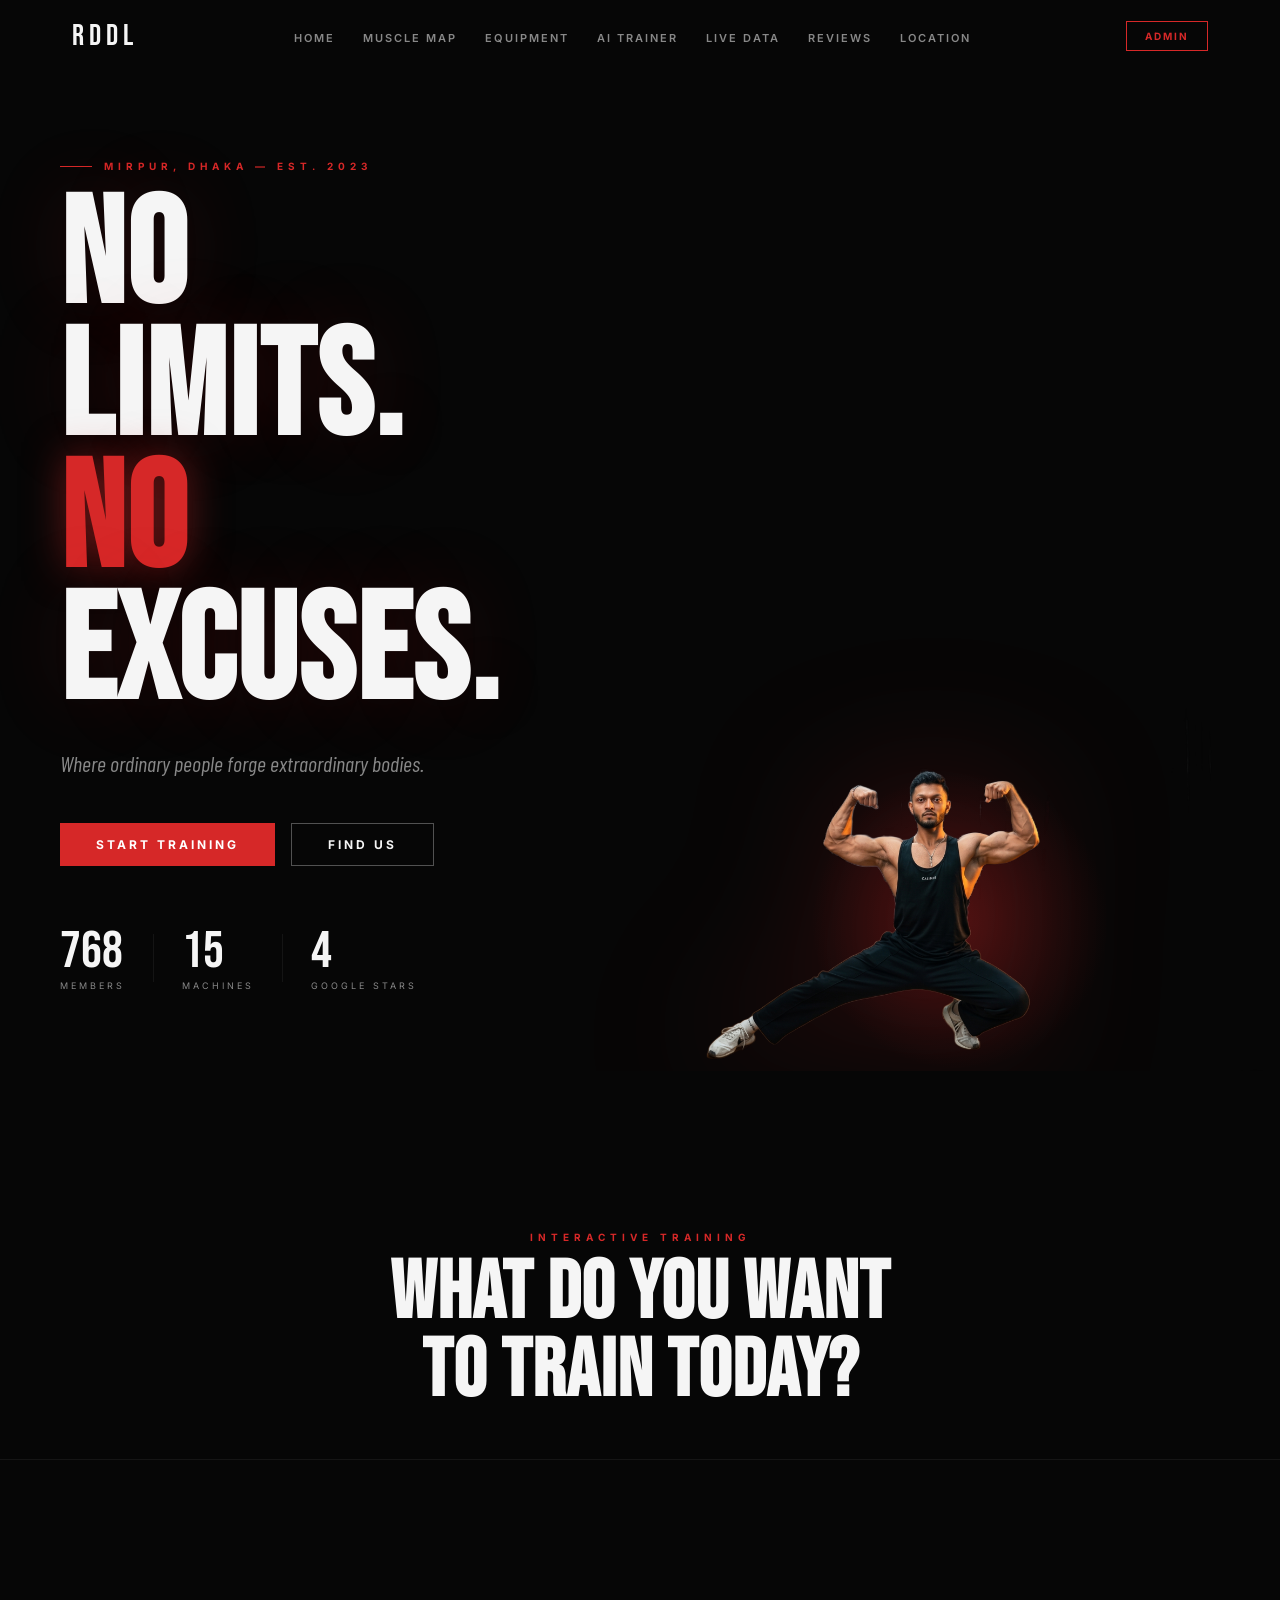
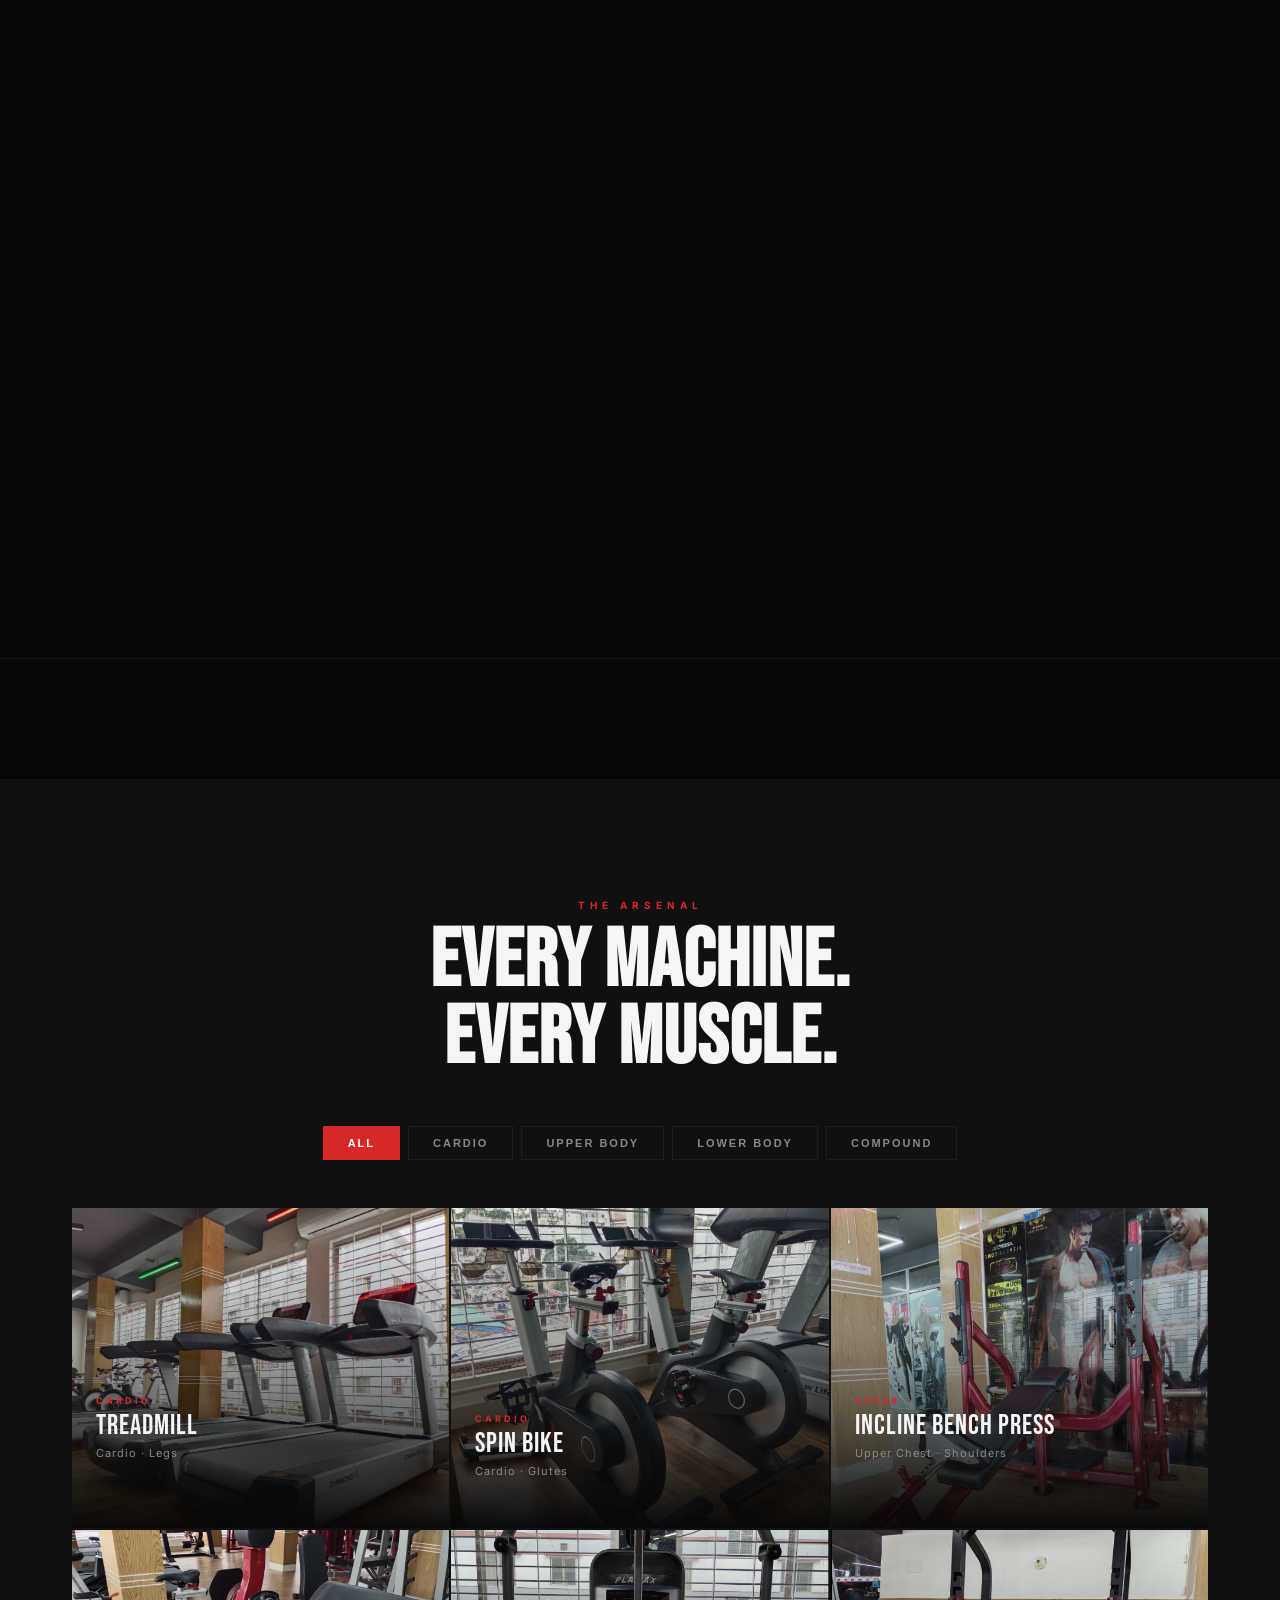
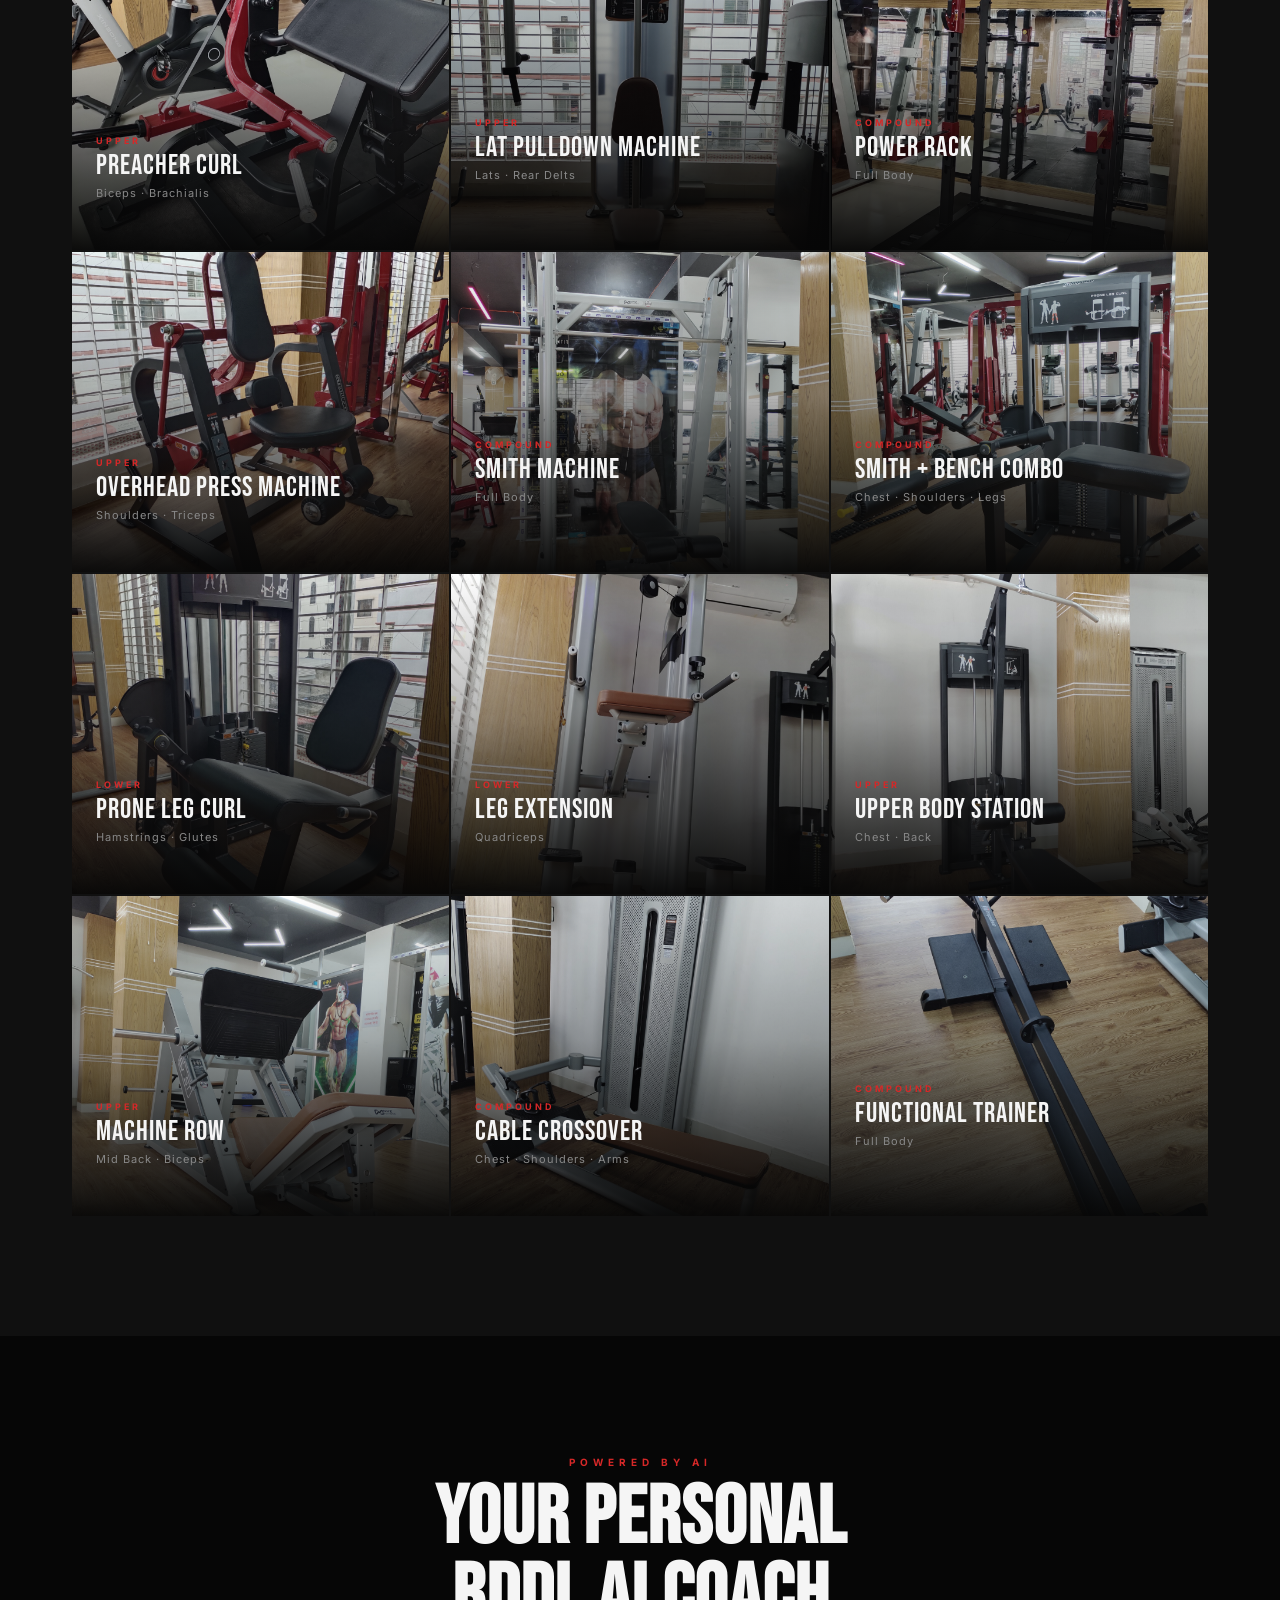
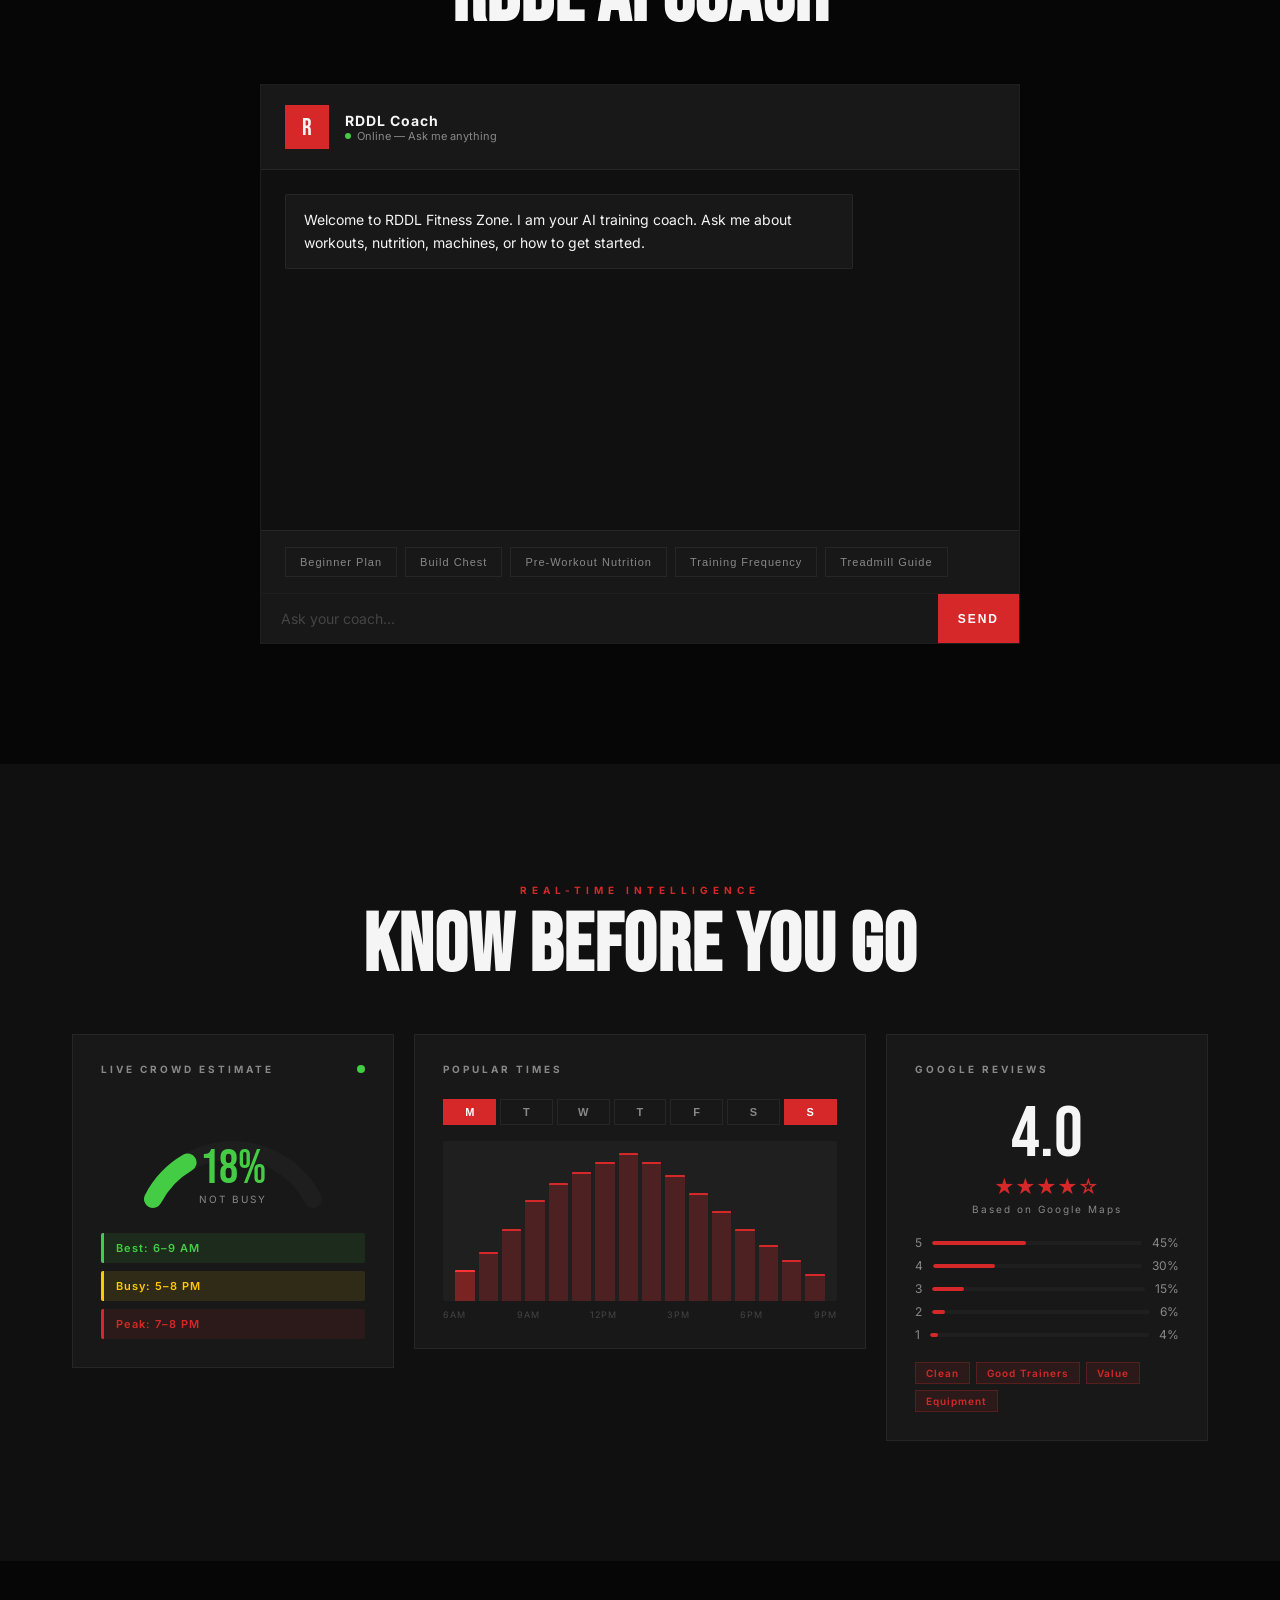
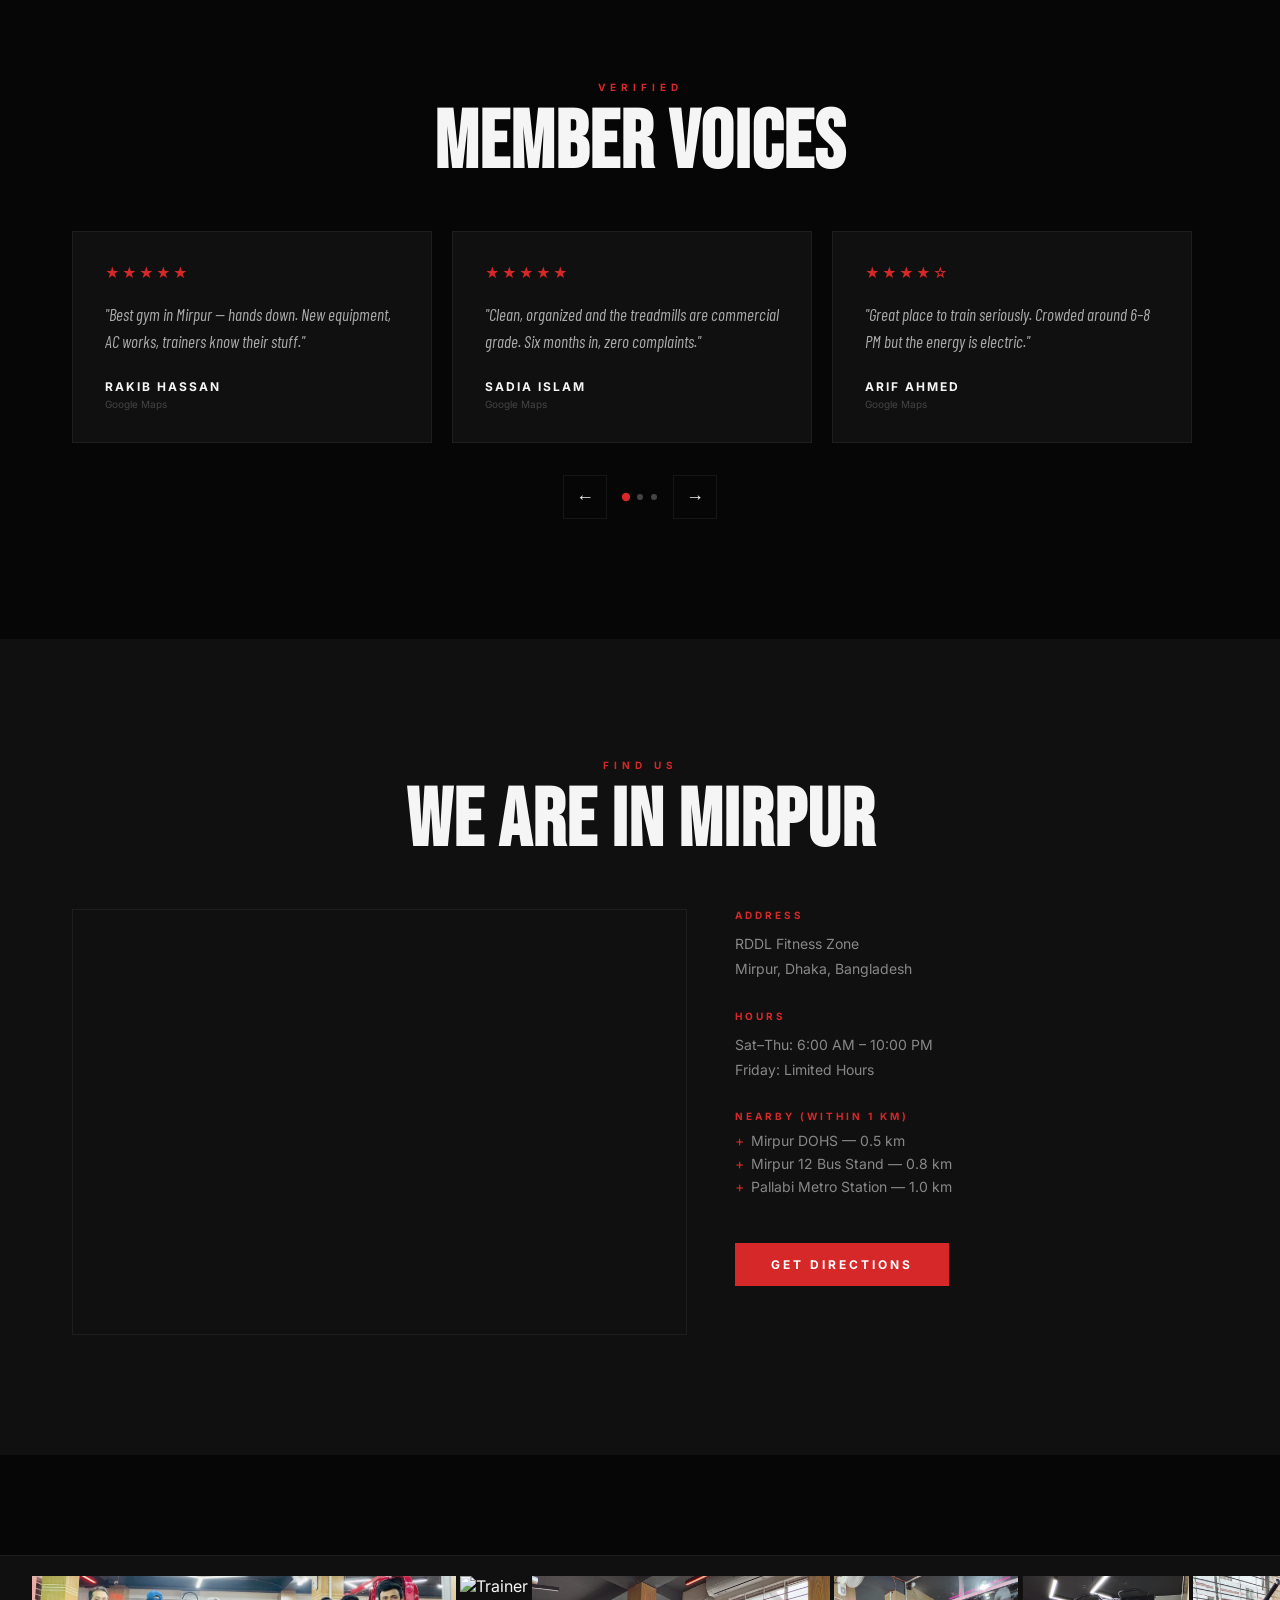
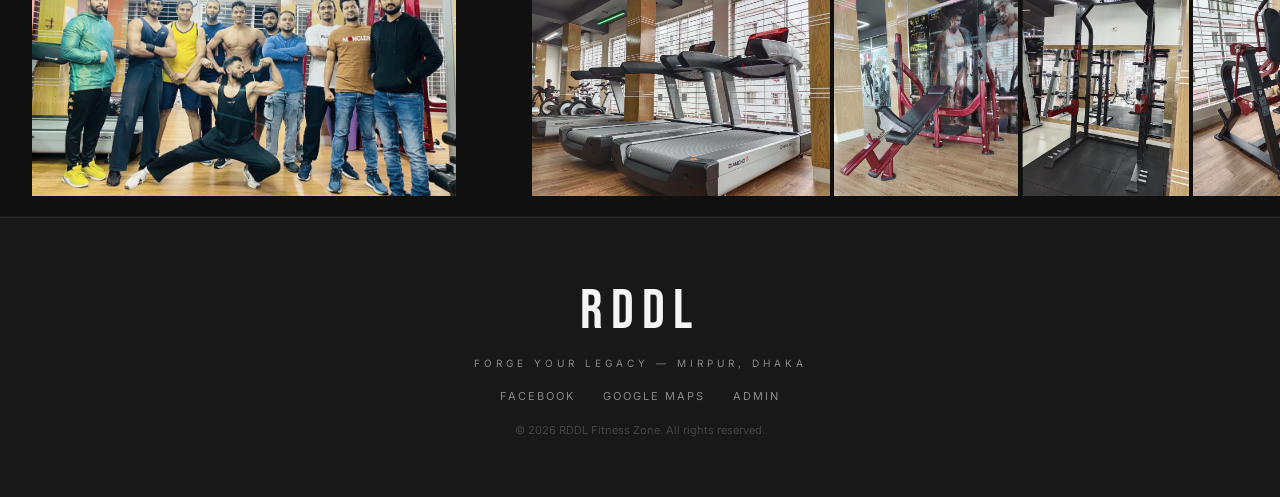
==== commit b23278dc: "feat: increase hero cutout size, embed musclewiki, move gallery to bottom, fix late night crowd mete" ====
--- a/index.html
+++ b/index.html
@@ -53,132 +53,14 @@
   </div>
 </section>
 
-<!-- TEAM STRIP -->
-<section id="team-strip">
-  <div class="strip-label">OUR CREW</div>
-  <div class="team-gallery">
-    <img src="images/Banner.png" alt="Team">
-    <img src="images/banner-gemini.png" alt="Trainer">
-    <img src="images/Trademill.png" alt="Floor">
-    <img src="images/benchpressangle.png" alt="Equipment">
-    <img src="images/hanging bar.png" alt="Rack">
-    <img src="images/upper body.png" alt="Machine">
-  </div>
-</section>
-
-<!-- ═══════════════ MUSCLE MAP (MuscleWiki style) ═══════════════ -->
+
+<!-- ═══════════════ MUSCLE WIKI EMBED ═══════════════ -->
 <section id="muscle-map">
-  <div class="container">
-    <p class="eyebrow center">Interactive Training</p>
+  <div class="container" style="max-width: 100%; padding: 0;">
+    <p class="eyebrow center" style="margin-top: 40px;">Interactive Training</p>
     <h2 class="sec-title center">What Do You Want<br>To Train Today?</h2>
-    <div class="muscle-layout">
-      <div class="muscle-svg-wrap">
-        <div class="body-view-tabs">
-          <button class="bv-btn active" data-view="front">Front</button>
-          <button class="bv-btn" data-view="back">Back</button>
-        </div>
-        <div class="body-diagram" id="body-diagram">
-          <!-- FRONT VIEW -->
-          <svg id="svg-front" viewBox="0 0 300 600" xmlns="http://www.w3.org/2000/svg">
-            <!-- Body silhouette -->
-            <ellipse cx="150" cy="55" rx="38" ry="42" fill="#1a1a1a" stroke="#333" stroke-width="1"/>
-            <!-- Neck -->
-            <rect x="136" y="88" width="28" height="20" rx="4" fill="#1a1a1a" stroke="#333" stroke-width="1"/>
-            <!-- Chest -->
-            <path d="M95,108 Q150,100 205,108 L215,175 Q150,185 85,175 Z" fill="#1a1a1a" stroke="#333" stroke-width="1"
-              class="muscle-zone" data-muscle="chest" id="z-chest"/>
-            <!-- Left Shoulder -->
-            <ellipse cx="82" cy="120" rx="22" ry="30" fill="#1a1a1a" stroke="#333" stroke-width="1"
-              class="muscle-zone" data-muscle="shoulders" id="z-shoulder-l"/>
-            <!-- Right Shoulder -->
-            <ellipse cx="218" cy="120" rx="22" ry="30" fill="#1a1a1a" stroke="#333" stroke-width="1"
-              class="muscle-zone" data-muscle="shoulders" id="z-shoulder-r"/>
-            <!-- Abs -->
-            <path d="M115,175 Q150,170 185,175 L190,265 Q150,270 110,265 Z" fill="#1a1a1a" stroke="#333" stroke-width="1"
-              class="muscle-zone" data-muscle="abs" id="z-abs"/>
-            <!-- Left Bicep -->
-            <ellipse cx="68" cy="170" rx="16" ry="35" fill="#1a1a1a" stroke="#333" stroke-width="1"
-              class="muscle-zone" data-muscle="biceps" id="z-bicep-l"/>
-            <!-- Right Bicep -->
-            <ellipse cx="232" cy="170" rx="16" ry="35" fill="#1a1a1a" stroke="#333" stroke-width="1"
-              class="muscle-zone" data-muscle="biceps" id="z-bicep-r"/>
-            <!-- Left Forearm -->
-            <ellipse cx="60" cy="235" rx="13" ry="30" fill="#1a1a1a" stroke="#333" stroke-width="1"
-              class="muscle-zone" data-muscle="forearms" id="z-fore-l"/>
-            <!-- Right Forearm -->
-            <ellipse cx="240" cy="235" rx="13" ry="30" fill="#1a1a1a" stroke="#333" stroke-width="1"
-              class="muscle-zone" data-muscle="forearms" id="z-fore-r"/>
-            <!-- Quads Left -->
-            <ellipse cx="125" cy="340" rx="30" ry="60" fill="#1a1a1a" stroke="#333" stroke-width="1"
-              class="muscle-zone" data-muscle="quads" id="z-quad-l"/>
-            <!-- Quads Right -->
-            <ellipse cx="175" cy="340" rx="30" ry="60" fill="#1a1a1a" stroke="#333" stroke-width="1"
-              class="muscle-zone" data-muscle="quads" id="z-quad-r"/>
-            <!-- Left Calf -->
-            <ellipse cx="120" cy="470" rx="18" ry="40" fill="#1a1a1a" stroke="#333" stroke-width="1"
-              class="muscle-zone" data-muscle="calves" id="z-calf-l"/>
-            <!-- Right Calf -->
-            <ellipse cx="180" cy="470" rx="18" ry="40" fill="#1a1a1a" stroke="#333" stroke-width="1"
-              class="muscle-zone" data-muscle="calves" id="z-calf-r"/>
-            <!-- Labels -->
-            <text x="150" y="148" text-anchor="middle" fill="#555" font-size="9" font-family="Inter">CHEST</text>
-            <text x="150" y="222" text-anchor="middle" fill="#555" font-size="9" font-family="Inter">ABS</text>
-            <text x="68" y="175" text-anchor="middle" fill="#555" font-size="8" font-family="Inter">BI</text>
-            <text x="232" y="175" text-anchor="middle" fill="#555" font-size="8" font-family="Inter">BI</text>
-            <text x="125" y="344" text-anchor="middle" fill="#555" font-size="8" font-family="Inter">QUAD</text>
-            <text x="175" y="344" text-anchor="middle" fill="#555" font-size="8" font-family="Inter">QUAD</text>
-          </svg>
-          <!-- BACK VIEW -->
-          <svg id="svg-back" viewBox="0 0 300 600" xmlns="http://www.w3.org/2000/svg" style="display:none">
-            <ellipse cx="150" cy="55" rx="38" ry="42" fill="#1a1a1a" stroke="#333" stroke-width="1"/>
-            <rect x="136" y="88" width="28" height="20" rx="4" fill="#1a1a1a" stroke="#333" stroke-width="1"/>
-            <!-- Traps -->
-            <path d="M110,95 Q150,88 190,95 L200,130 Q150,125 100,130 Z" fill="#1a1a1a" stroke="#333" stroke-width="1"
-              class="muscle-zone" data-muscle="traps" id="z-traps"/>
-            <!-- Lats Left -->
-            <path d="M90,130 Q110,155 115,195 L95,200 Q70,160 75,130 Z" fill="#1a1a1a" stroke="#333" stroke-width="1"
-              class="muscle-zone" data-muscle="lats" id="z-lat-l"/>
-            <!-- Lats Right -->
-            <path d="M210,130 Q190,155 185,195 L205,200 Q230,160 225,130 Z" fill="#1a1a1a" stroke="#333" stroke-width="1"
-              class="muscle-zone" data-muscle="lats" id="z-lat-r"/>
-            <!-- Mid Back -->
-            <path d="M115,130 Q150,125 185,130 L185,195 Q150,200 115,195 Z" fill="#1a1a1a" stroke="#333" stroke-width="1"
-              class="muscle-zone" data-muscle="midback" id="z-midback"/>
-            <!-- Left Tricep -->
-            <ellipse cx="68" cy="165" rx="16" ry="35" fill="#1a1a1a" stroke="#333" stroke-width="1"
-              class="muscle-zone" data-muscle="triceps" id="z-tri-l"/>
-            <!-- Right Tricep -->
-            <ellipse cx="232" cy="165" rx="16" ry="35" fill="#1a1a1a" stroke="#333" stroke-width="1"
-              class="muscle-zone" data-muscle="triceps" id="z-tri-r"/>
-            <!-- Glutes -->
-            <path d="M110,265 Q150,260 190,265 L190,320 Q150,330 110,320 Z" fill="#1a1a1a" stroke="#333" stroke-width="1"
-              class="muscle-zone" data-muscle="glutes" id="z-glutes"/>
-            <!-- Hamstrings Left -->
-            <ellipse cx="125" cy="370" rx="28" ry="52" fill="#1a1a1a" stroke="#333" stroke-width="1"
-              class="muscle-zone" data-muscle="hamstrings" id="z-ham-l"/>
-            <!-- Hamstrings Right -->
-            <ellipse cx="175" cy="370" rx="28" ry="52" fill="#1a1a1a" stroke="#333" stroke-width="1"
-              class="muscle-zone" data-muscle="hamstrings" id="z-ham-r"/>
-            <!-- Calves -->
-            <ellipse cx="122" cy="478" rx="18" ry="38" fill="#1a1a1a" stroke="#333" stroke-width="1"
-              class="muscle-zone" data-muscle="calves" id="z-calf-bl"/>
-            <ellipse cx="178" cy="478" rx="18" ry="38" fill="#1a1a1a" stroke="#333" stroke-width="1"
-              class="muscle-zone" data-muscle="calves" id="z-calf-br"/>
-            <text x="150" y="115" text-anchor="middle" fill="#555" font-size="9" font-family="Inter">TRAPS</text>
-            <text x="150" y="165" text-anchor="middle" fill="#555" font-size="9" font-family="Inter">LATS</text>
-            <text x="150" y="295" text-anchor="middle" fill="#555" font-size="9" font-family="Inter">GLUTES</text>
-            <text x="150" y="375" text-anchor="middle" fill="#555" font-size="8" font-family="Inter">HAMSTRINGS</text>
-            <text x="68" y="170" text-anchor="middle" fill="#555" font-size="8" font-family="Inter">TRI</text>
-            <text x="232" y="170" text-anchor="middle" fill="#555" font-size="8" font-family="Inter">TRI</text>
-          </svg>
-        </div>
-      </div>
-      <div class="muscle-info-panel" id="muscle-info-panel">
-        <div class="mip-placeholder">
-          <div class="mip-icon">+</div>
-          <p>Tap a muscle group<br>to see exercises</p>
-        </div>
-      </div>
+    <div style="width: 100%; height: 800px; overflow: hidden; border-top: 1px solid var(--border); border-bottom: 1px solid var(--border);">
+      <iframe src="https://musclewiki.com/" width="100%" height="100%" style="border:none;"></iframe>
     </div>
   </div>
 </section>
@@ -348,6 +230,19 @@
   </div>
 </section>
 
+<!-- TEAM STRIP -->
+<section id="team-strip" style="margin-top: 100px;">
+  <div class="strip-label">OUR CREW</div>
+  <div class="team-gallery">
+    <img src="images/Banner.png" alt="Team">
+    <img src="images/banner-gemini.png" alt="Trainer">
+    <img src="images/Trademill.png" alt="Floor">
+    <img src="images/benchpressangle.png" alt="Equipment">
+    <img src="images/hanging bar.png" alt="Rack">
+    <img src="images/upper body.png" alt="Machine">
+  </div>
+</section>
+
 <footer>
   <div class="ft-inner">
     <div class="ft-logo">RDDL</div>
--- a/style.css
+++ b/style.css
@@ -81,13 +81,16 @@
 .hstat-div{width:1px;height:48px;background:var(--border);margin:0 28px 0 0}
 .hero-right{position:relative;z-index:2;display:flex;align-items:flex-end;justify-content:center;height:100%;padding-top:40px}
 .hero-cutout{
-  max-height:82vh;
+  max-height:100vh;
+  height: 90%;
   width:auto;
   object-fit:contain;
-  object-position:bottom;
+  object-position:bottom right;
   filter:drop-shadow(0 0 60px rgba(214,40,40,0.3));
   animation:floatUp .1s ease-out forwards;
   position:relative;z-index:2;
+  transform: scale(1.2) translateX(-5%);
+  transform-origin: bottom center;
 }
 .hero-glow{
   position:absolute;
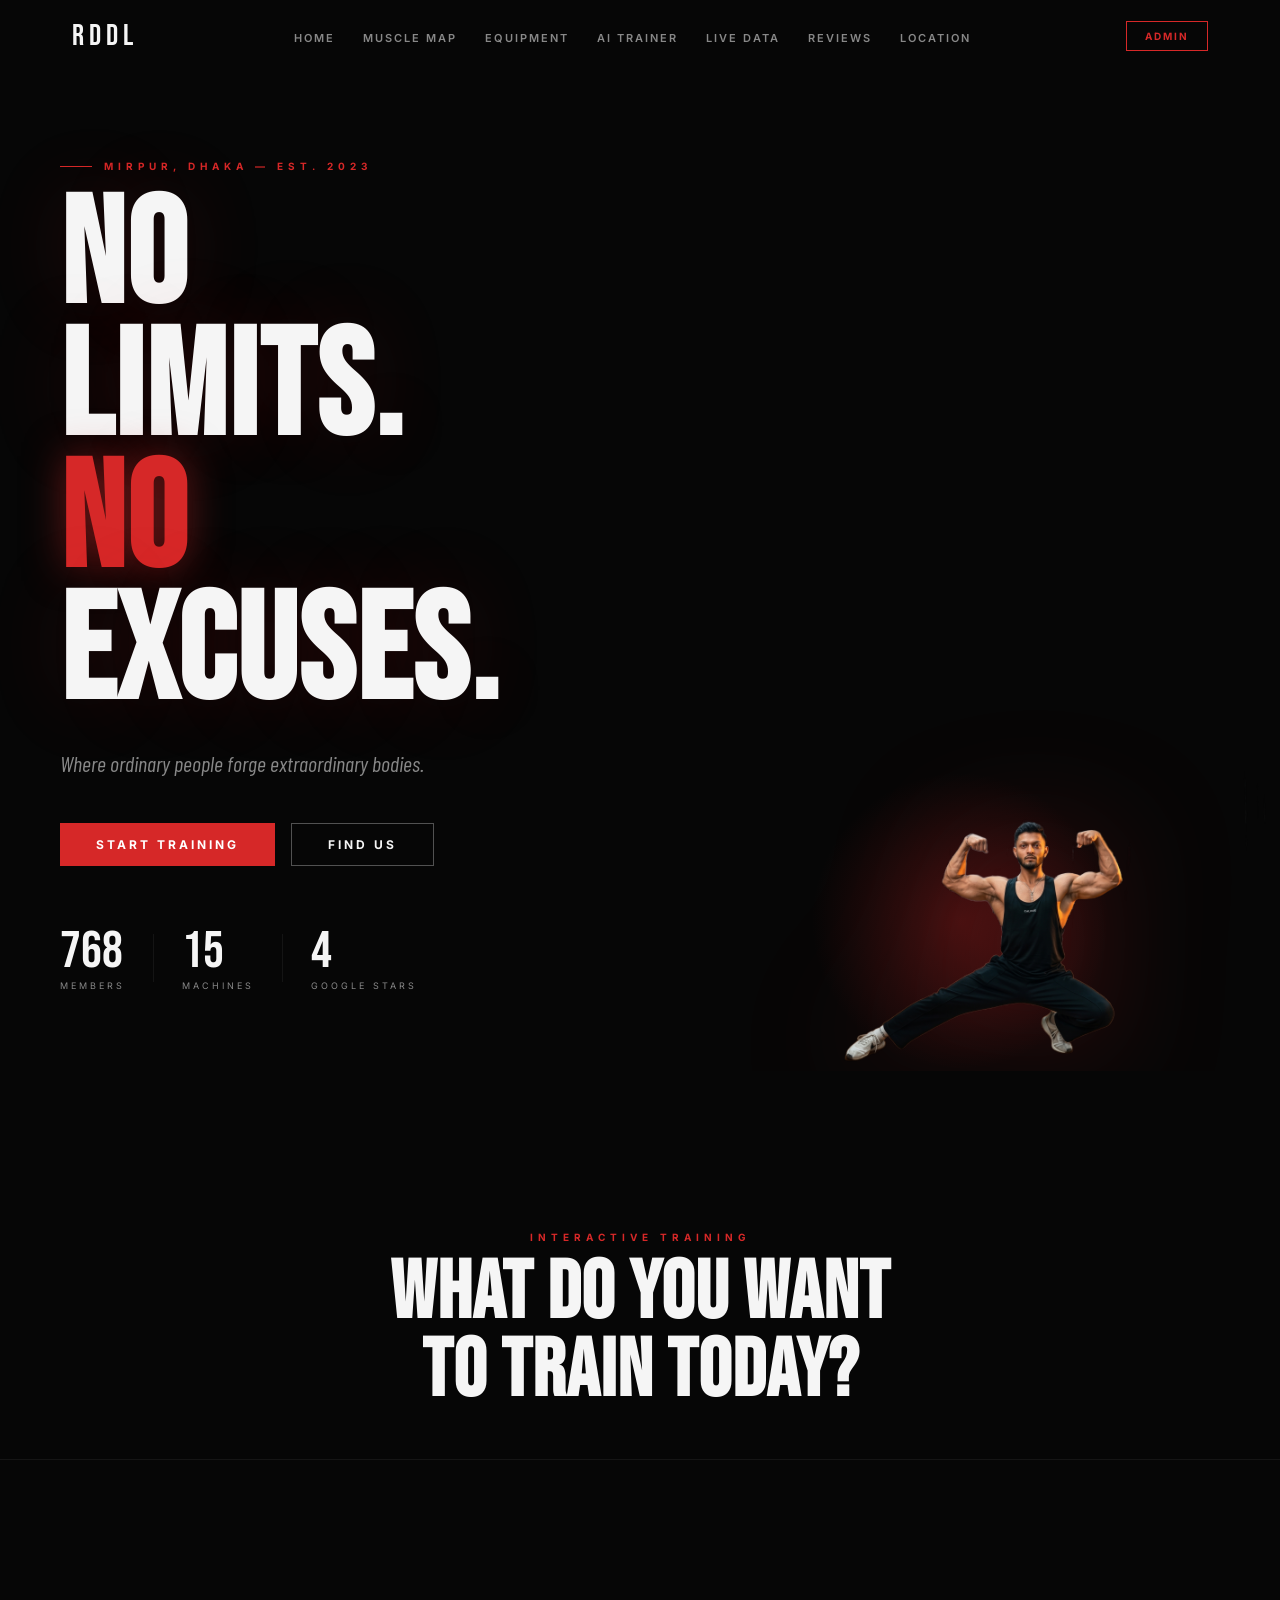
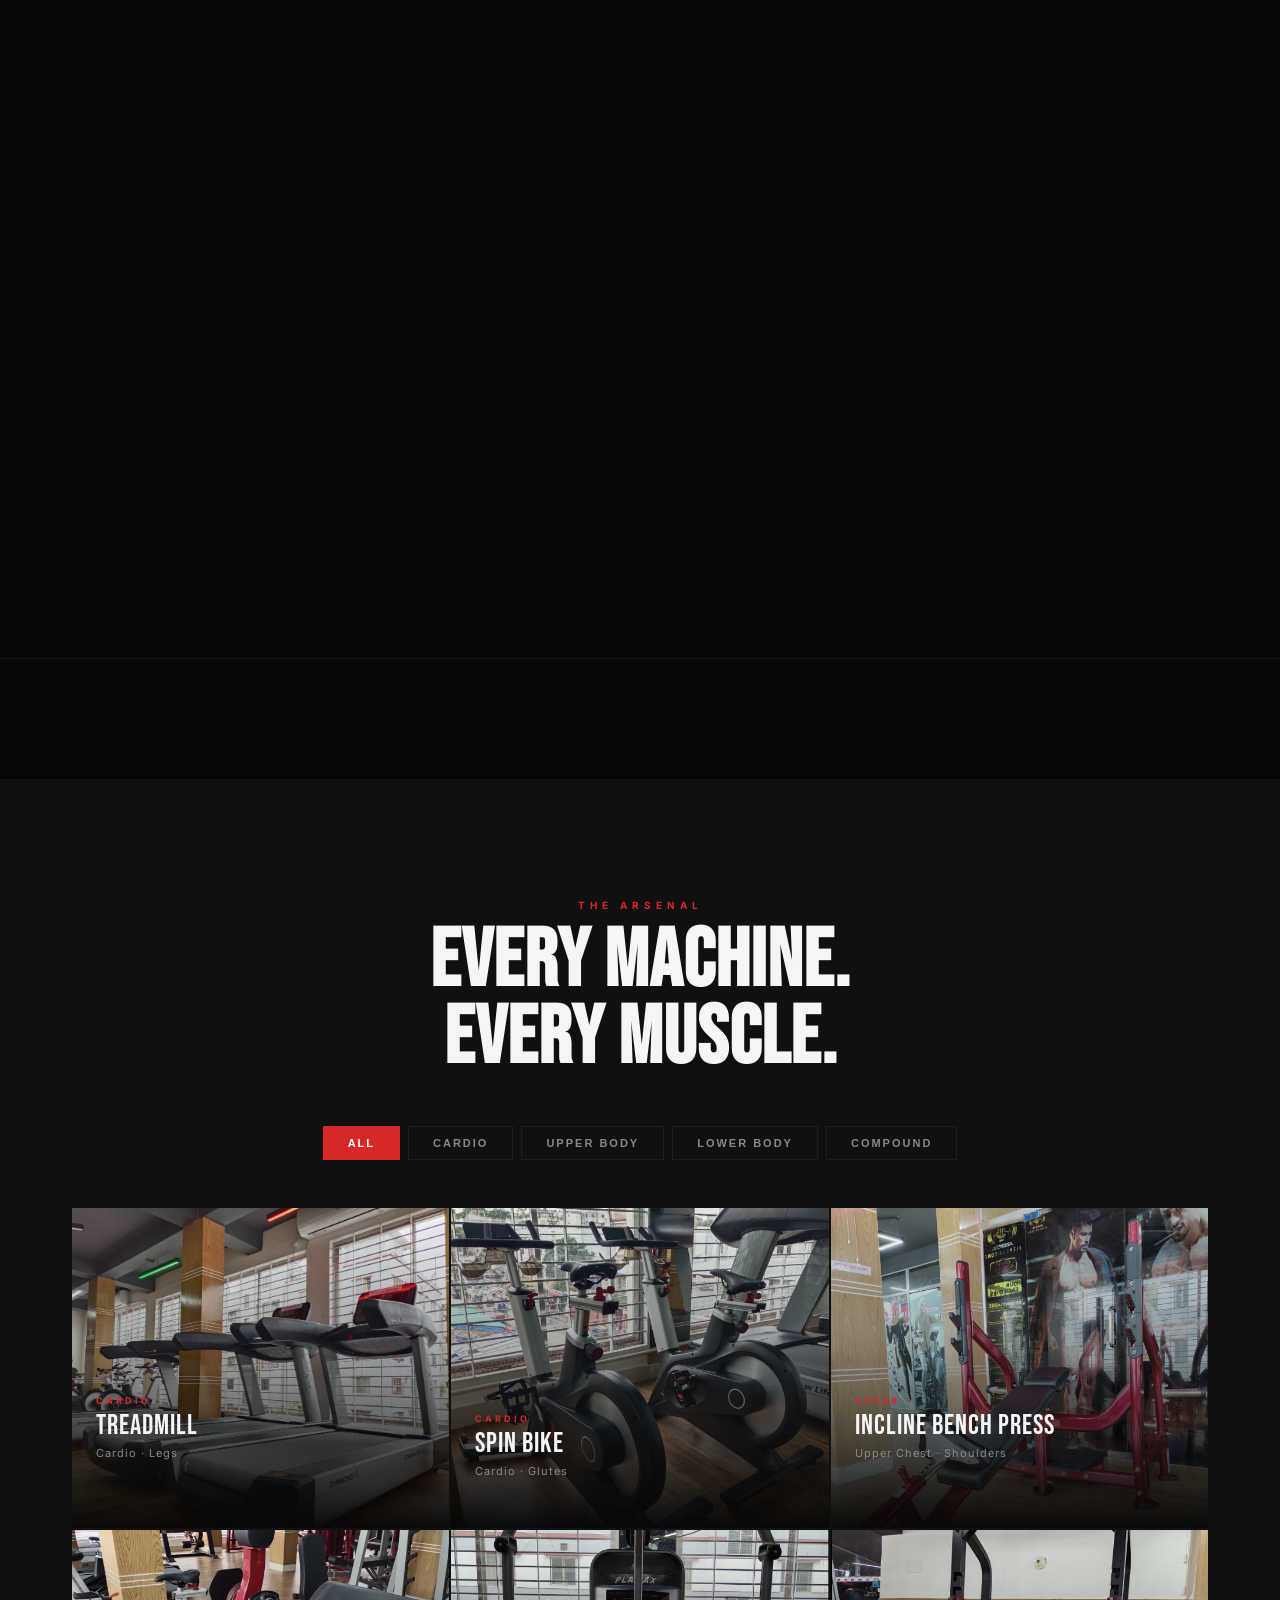
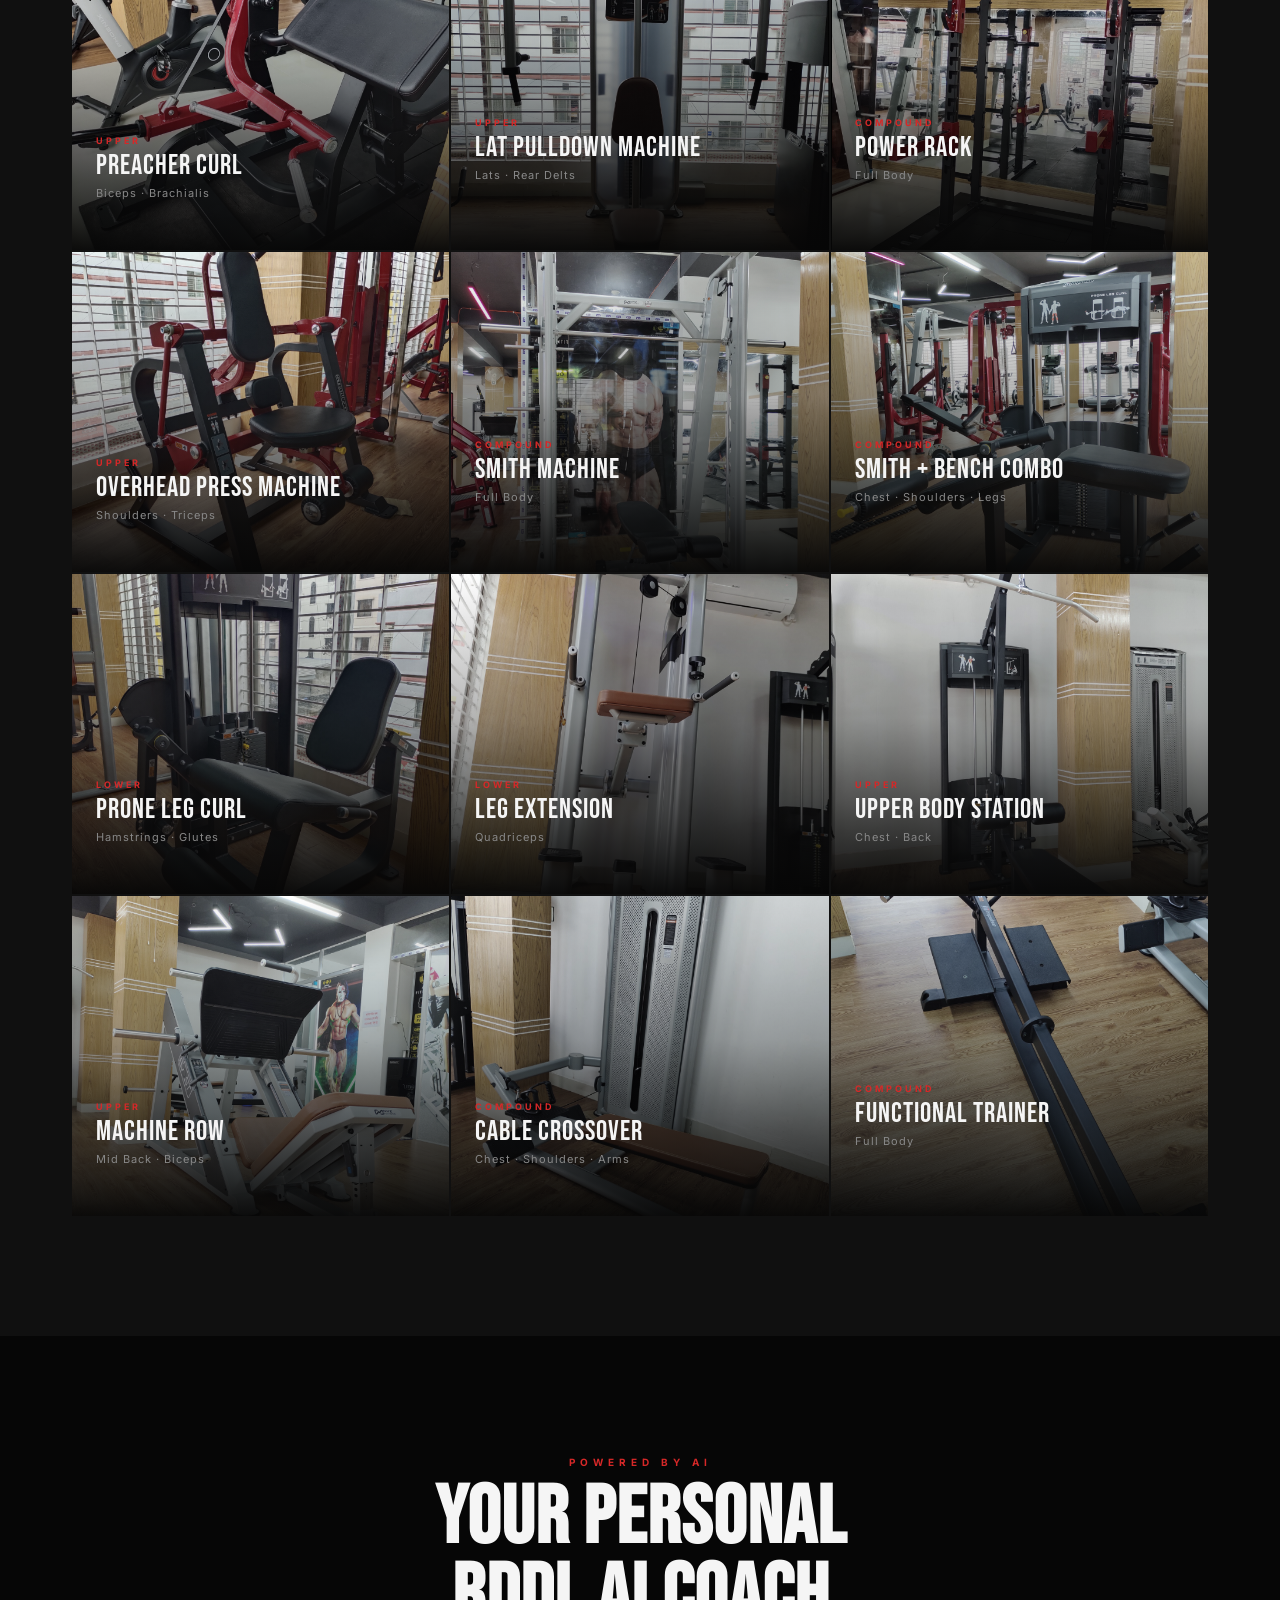
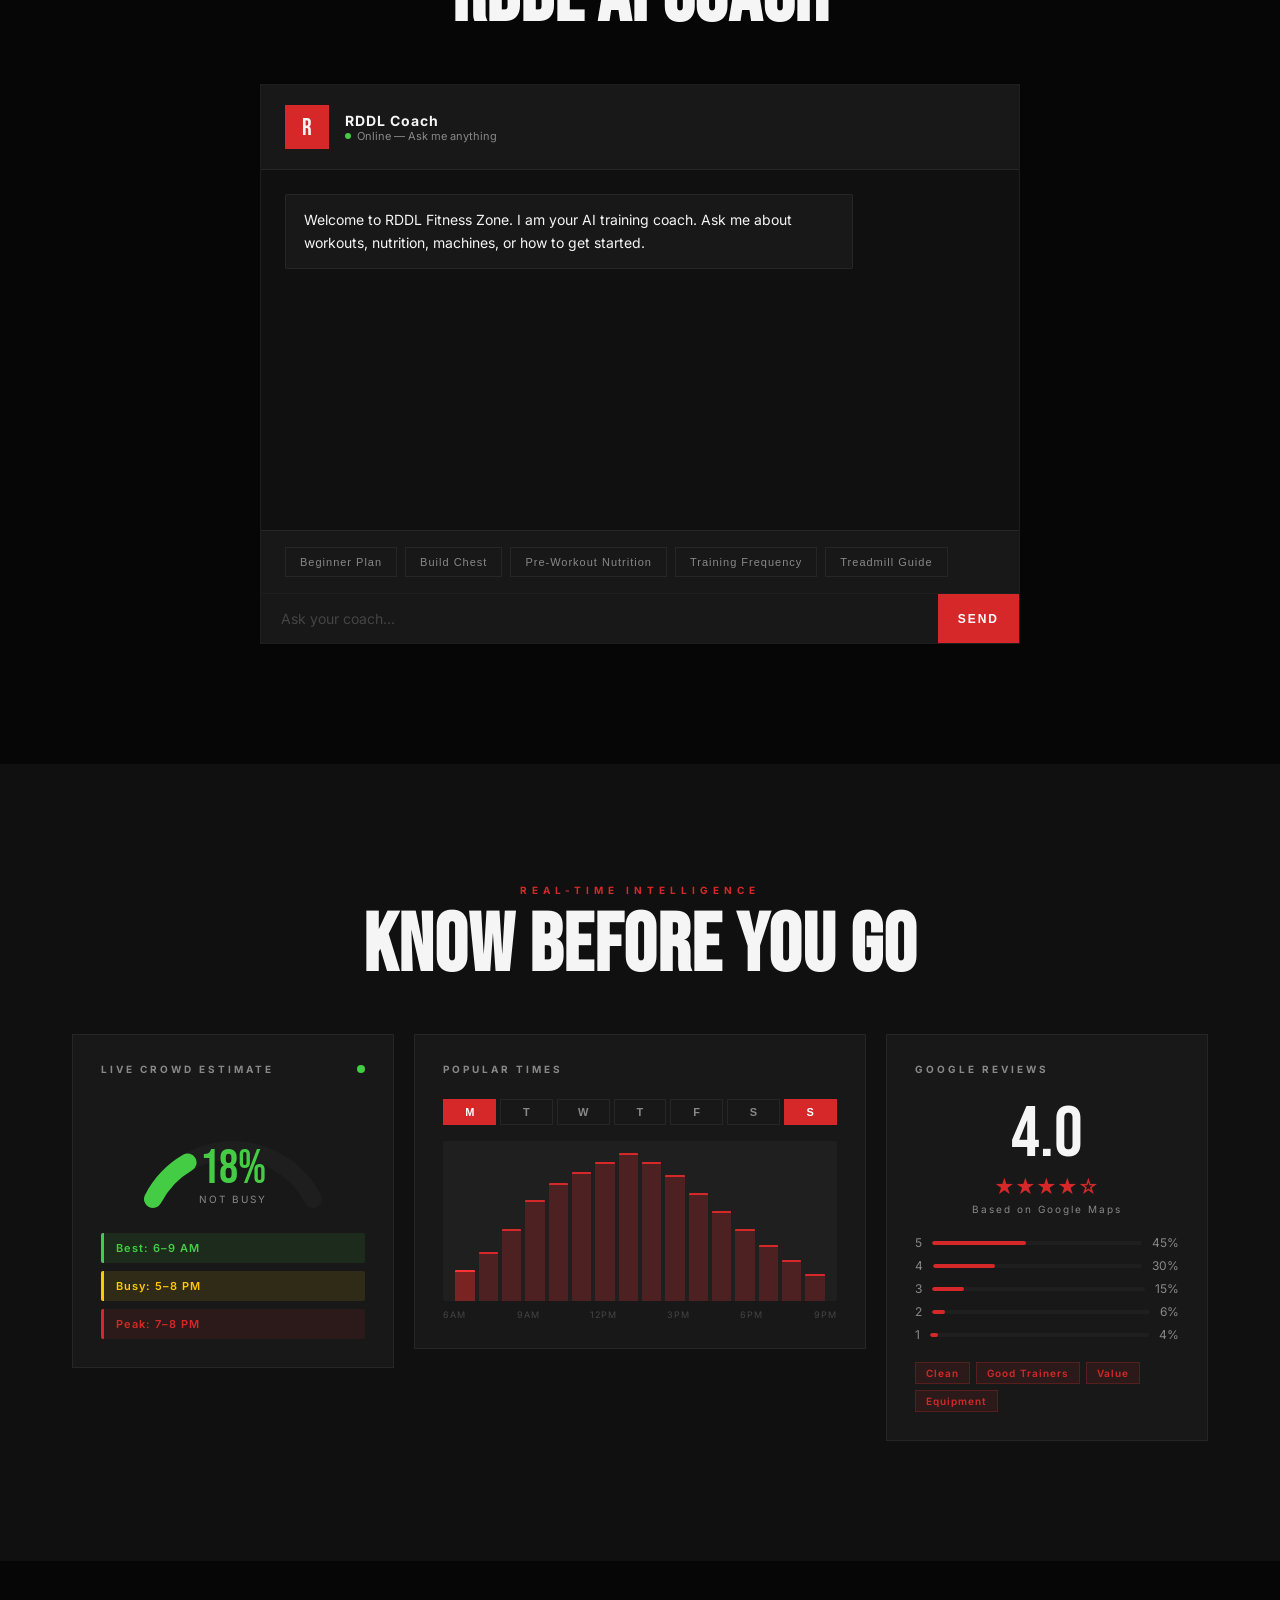
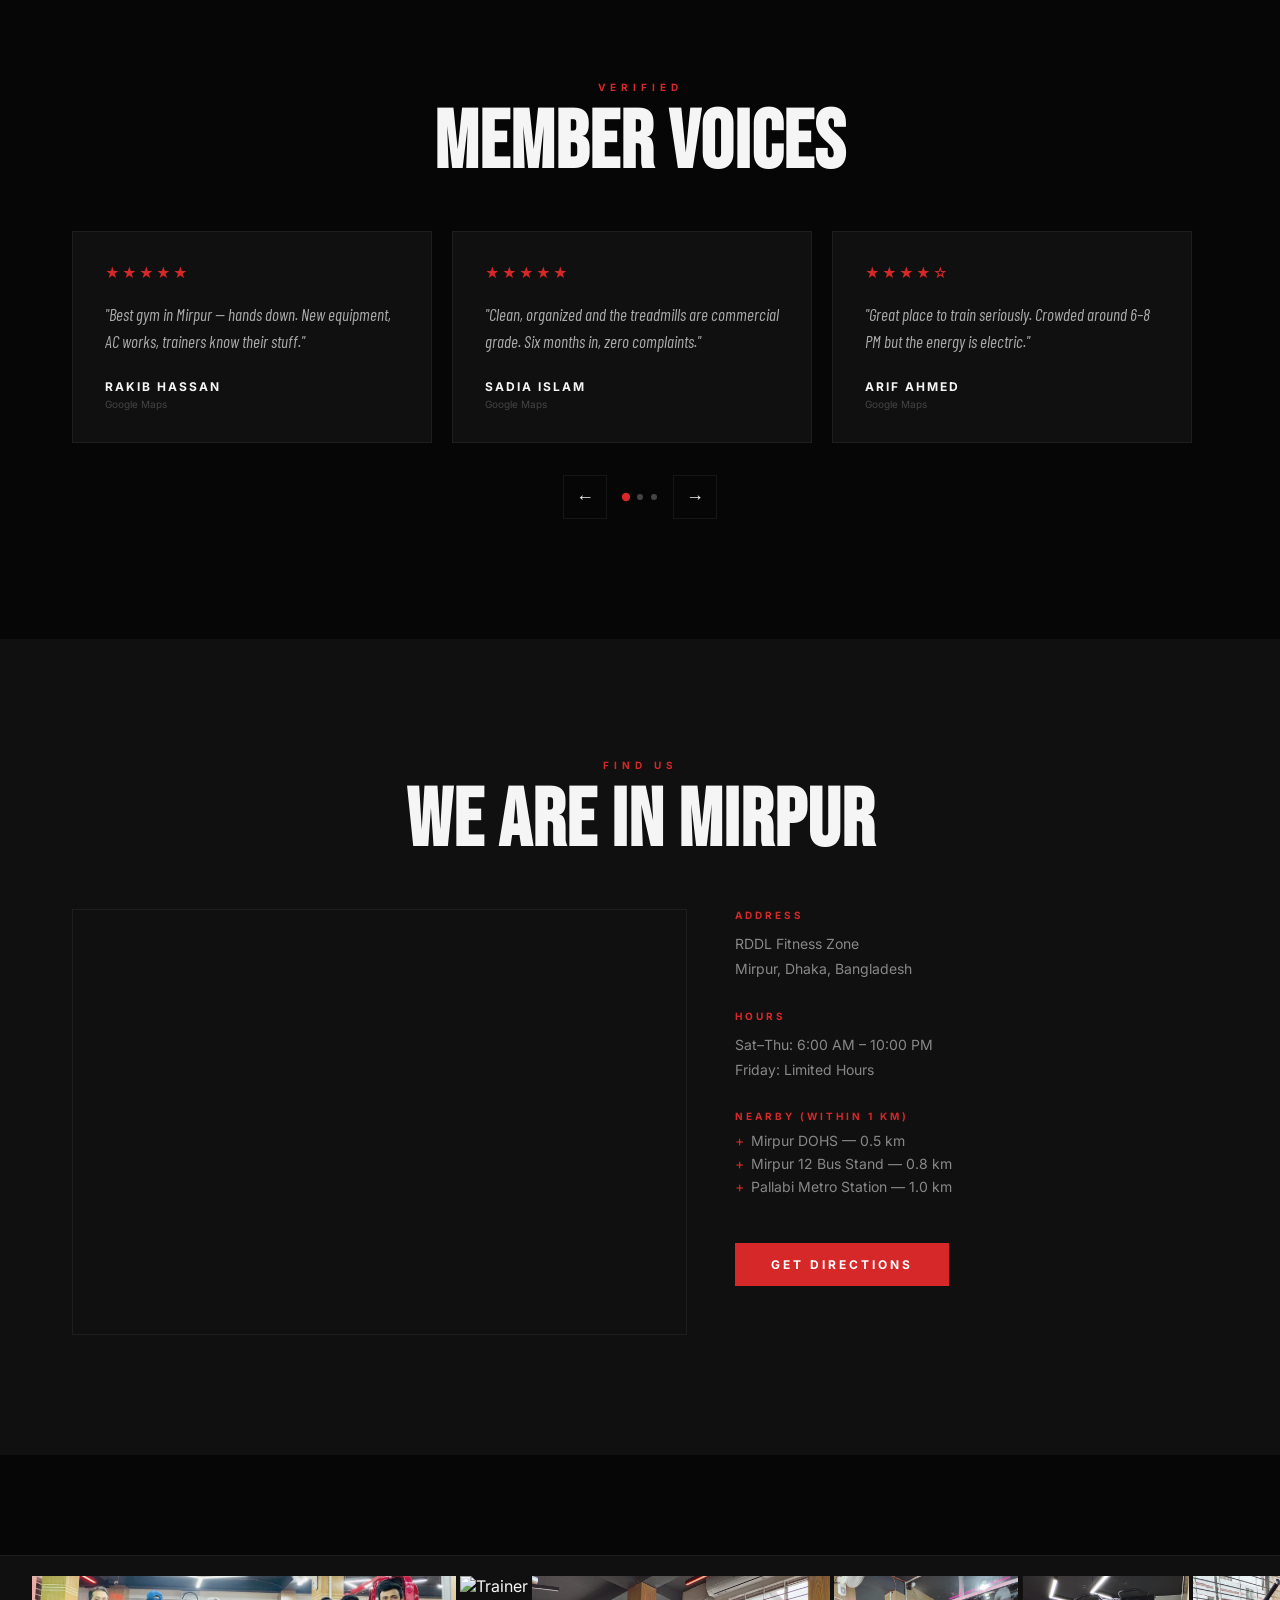
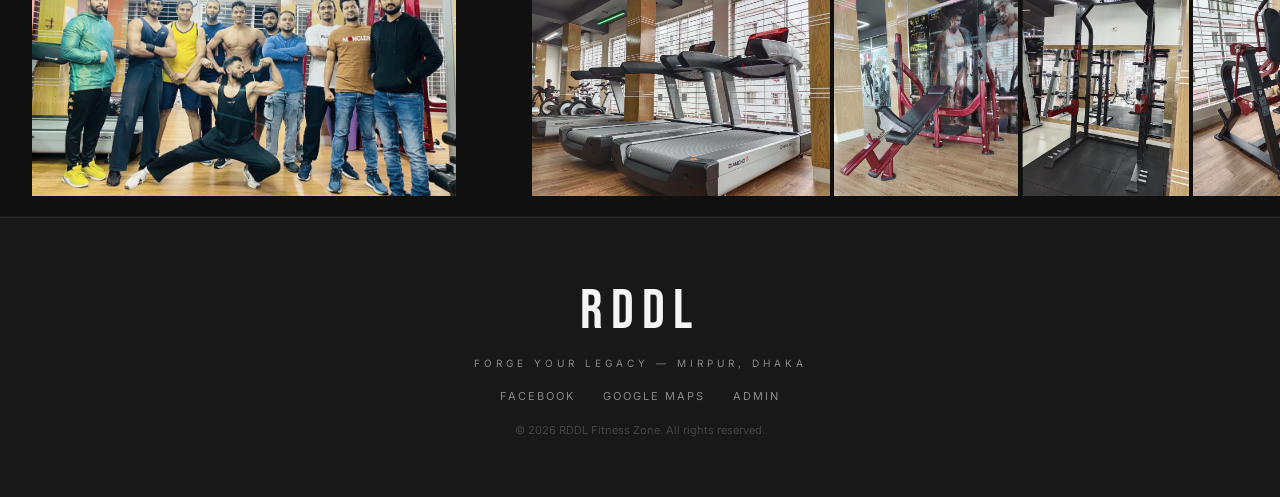
==== commit 32d1ca8b: "feat: massive cutout, PWA, mobile responsive, iframed musclewiki" ====
--- a/index.html
+++ b/index.html
@@ -5,6 +5,9 @@
   <meta name="viewport" content="width=device-width, initial-scale=1.0">
   <title>RDDL Fitness Zone — Dhaka</title>
   <meta name="description" content="RDDL Fitness Zone — Dhaka's premier strength facility. Real results, elite equipment, expert coaching.">
+  <link rel="manifest" href="manifest.json">
+  <meta name="theme-color" content="#D62828">
+  <link rel="apple-touch-icon" href="images/Banner.png">
   <link rel="preconnect" href="https://fonts.googleapis.com">
   <link href="https://fonts.googleapis.com/css2?family=Bebas+Neue&family=Inter:wght@300;400;500;600;700&family=Barlow+Condensed:ital,wght@0,400;0,600;0,700;0,800;1,700&display=swap" rel="stylesheet">
   <link rel="stylesheet" href="style.css">
@@ -257,5 +260,12 @@
 </footer>
 
 <script src="script.js"></script>
+<script>
+  if ('serviceWorker' in navigator) {
+    navigator.serviceWorker.register('sw.js')
+      .then(reg => console.log('SW registered'))
+      .catch(err => console.log('SW error', err));
+  }
+</script>
 </body>
 </html>
--- a/style.css
+++ b/style.css
@@ -81,16 +81,16 @@
 .hstat-div{width:1px;height:48px;background:var(--border);margin:0 28px 0 0}
 .hero-right{position:relative;z-index:2;display:flex;align-items:flex-end;justify-content:center;height:100%;padding-top:40px}
 .hero-cutout{
-  max-height:100vh;
-  height: 90%;
+  height: 135%;
   width:auto;
   object-fit:contain;
   object-position:bottom right;
   filter:drop-shadow(0 0 60px rgba(214,40,40,0.3));
   animation:floatUp .1s ease-out forwards;
-  position:relative;z-index:2;
-  transform: scale(1.2) translateX(-5%);
-  transform-origin: bottom center;
+  position:absolute;
+  bottom: 0;
+  right: -10%;
+  z-index:2;
 }
 .hero-glow{
   position:absolute;
@@ -280,7 +280,8 @@
 /* ══ RESPONSIVE ══════════════════════════════════════ */
 @media(max-width:1100px){
   #hero{grid-template-columns:1fr}
-  .hero-right{display:none}
+  .hero-right{position:absolute; inset:0; z-index:0; opacity:0.3; pointer-events:none;}
+  .hero-cutout{right:-30%; height:100%;}
   .data-grid{grid-template-columns:1fr 1fr;grid-template-rows:auto auto}
   .crowd-card{grid-column:1/-1}
   .muscle-layout{grid-template-columns:260px 1fr}
@@ -295,6 +296,9 @@
 }
 @media(max-width:500px){
   .eq-grid{grid-template-columns:1fr}
-  .hero-title{font-size:72px}
+  .hero-title{font-size:clamp(60px, 18vw, 80px);}
   .sec-title{font-size:44px}
-}
+  .hero-stats-row{flex-direction:column; align-items:flex-start; gap:16px;}
+  .hstat-div{display:none;}
+  .hero-cutout{right:-50%; height:80%;}
+}
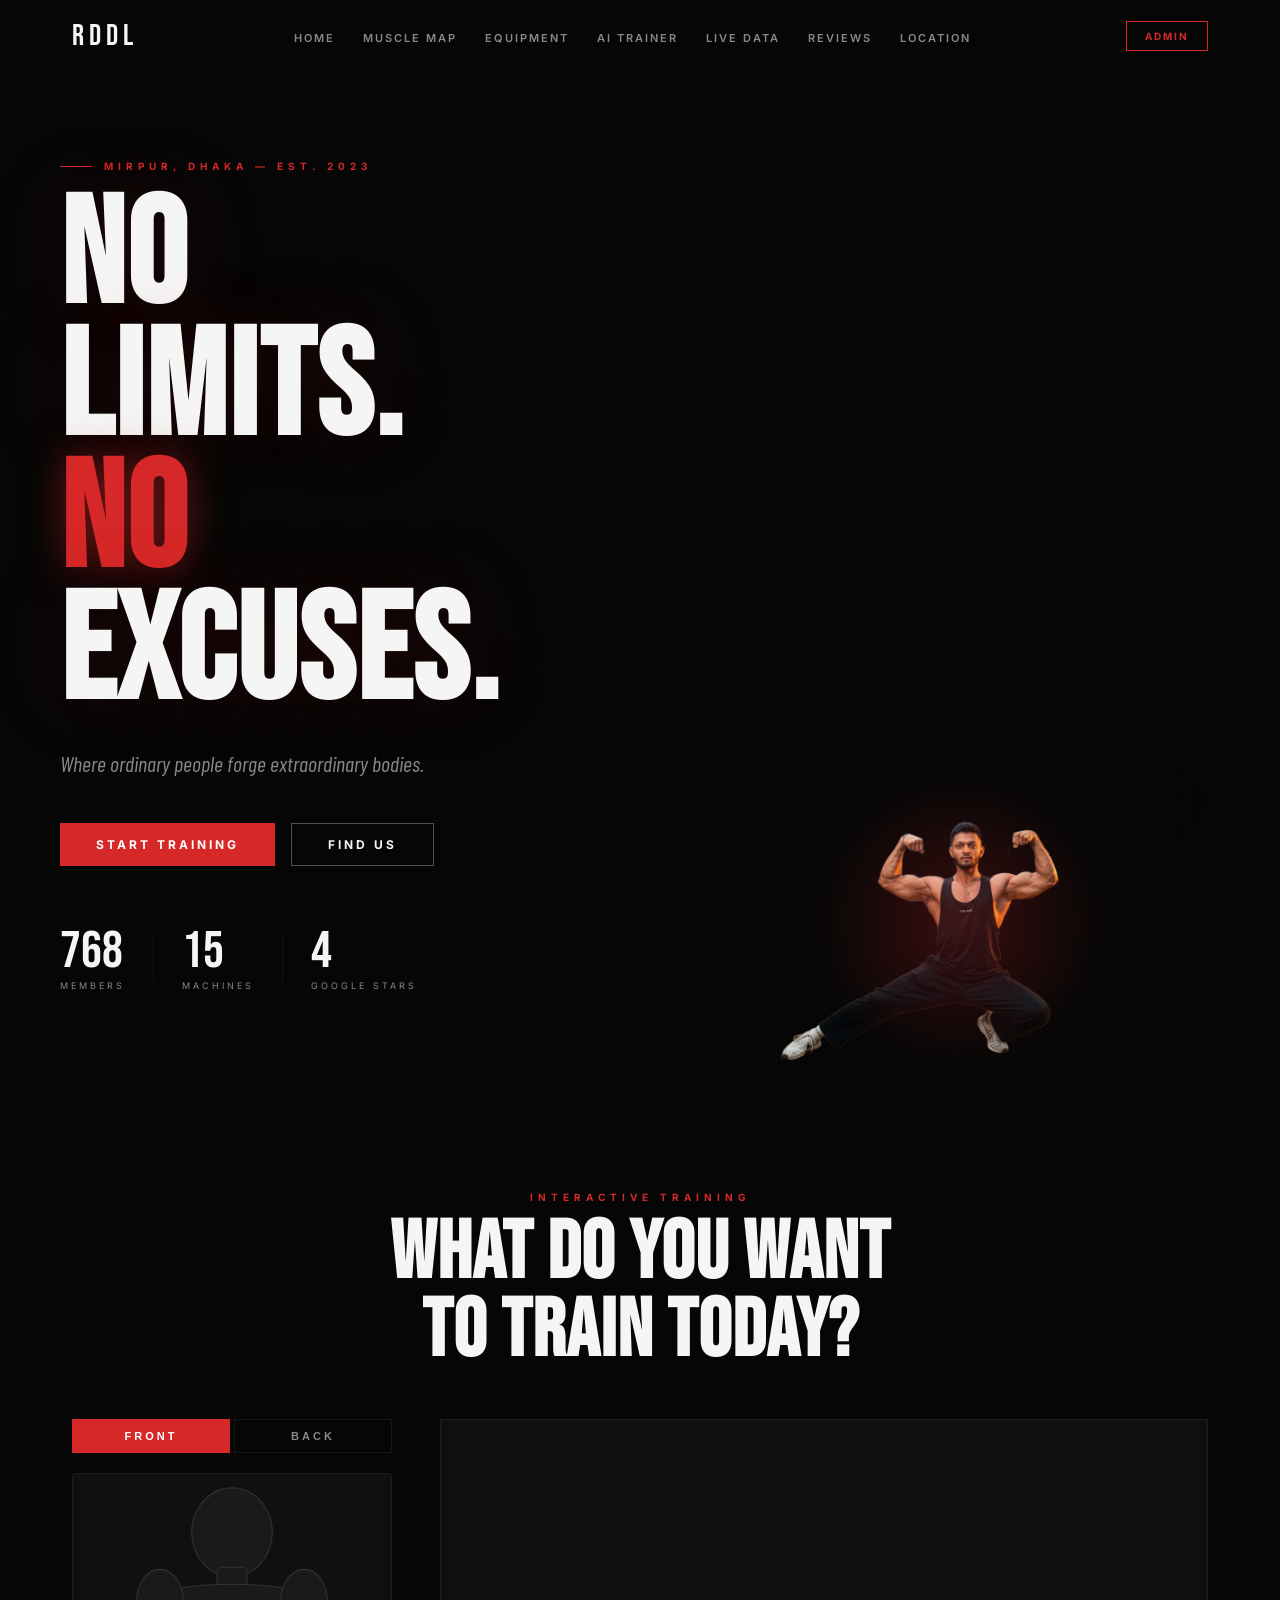
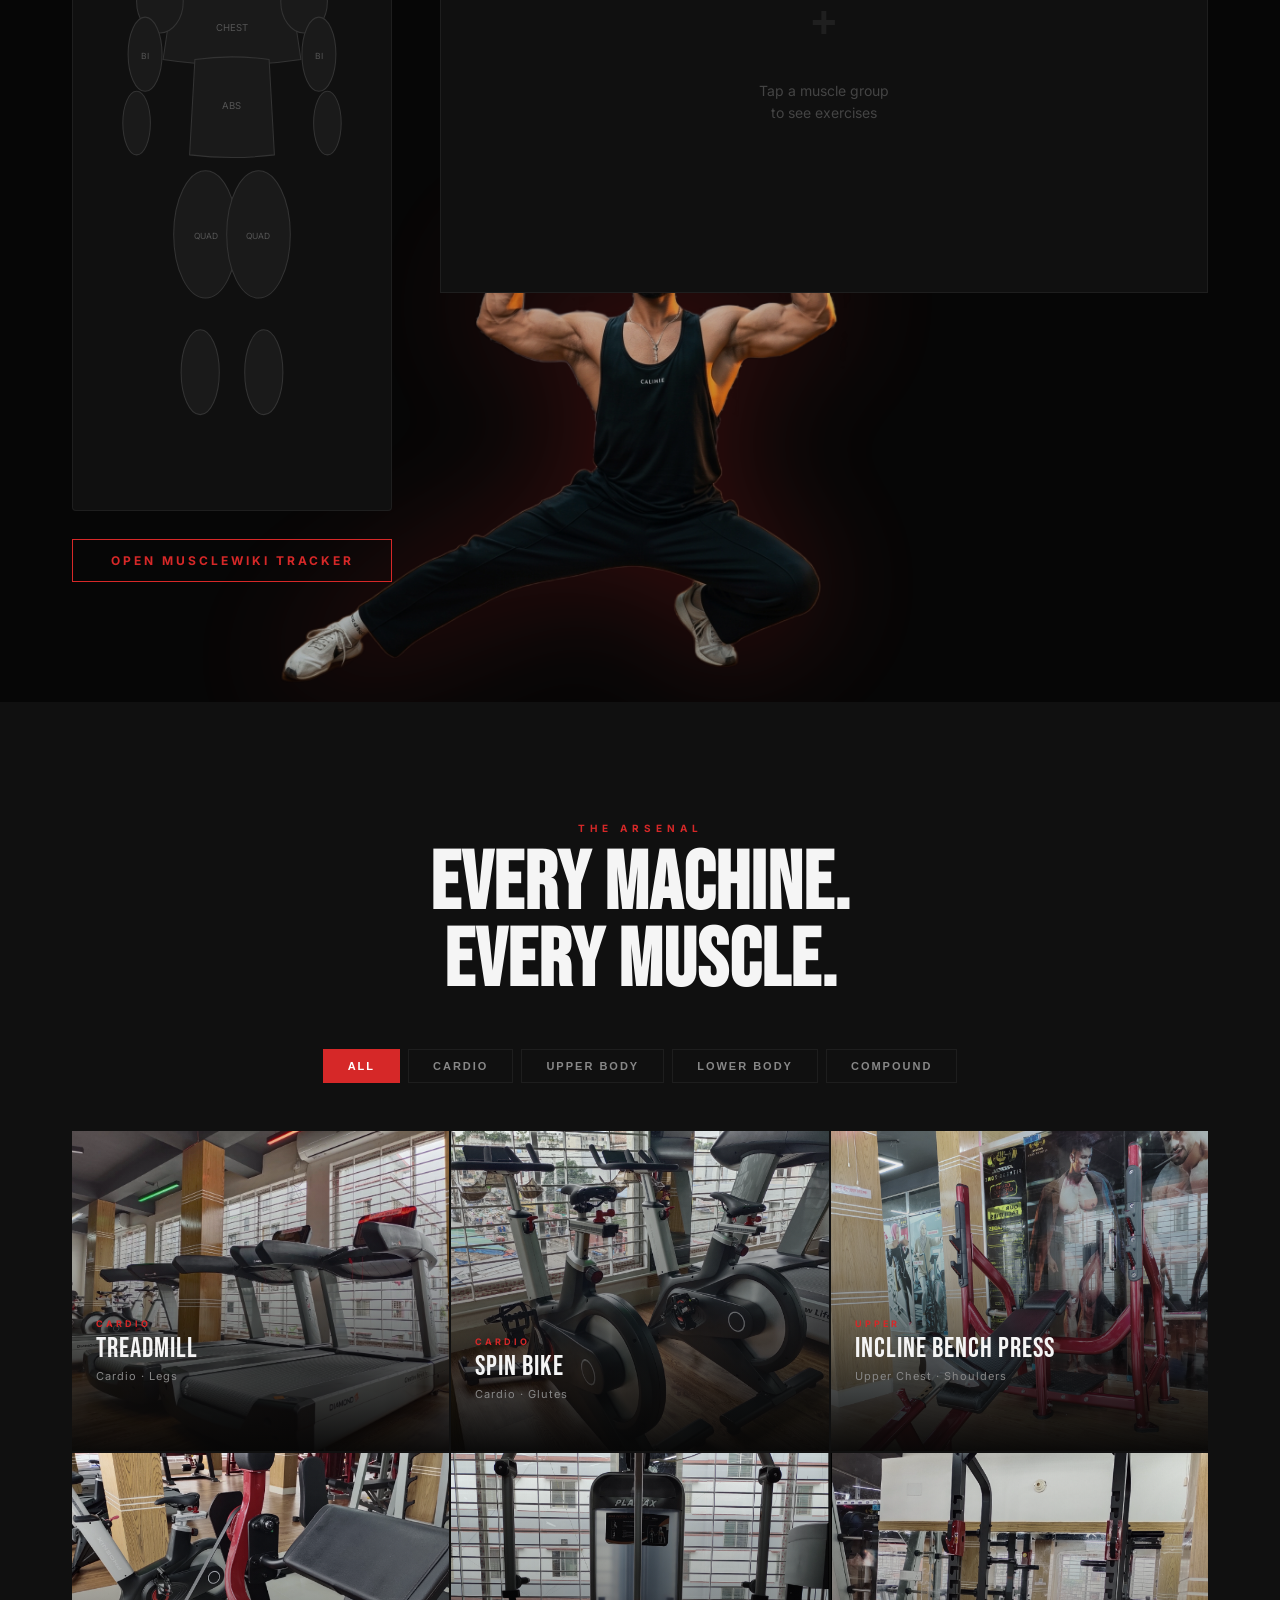
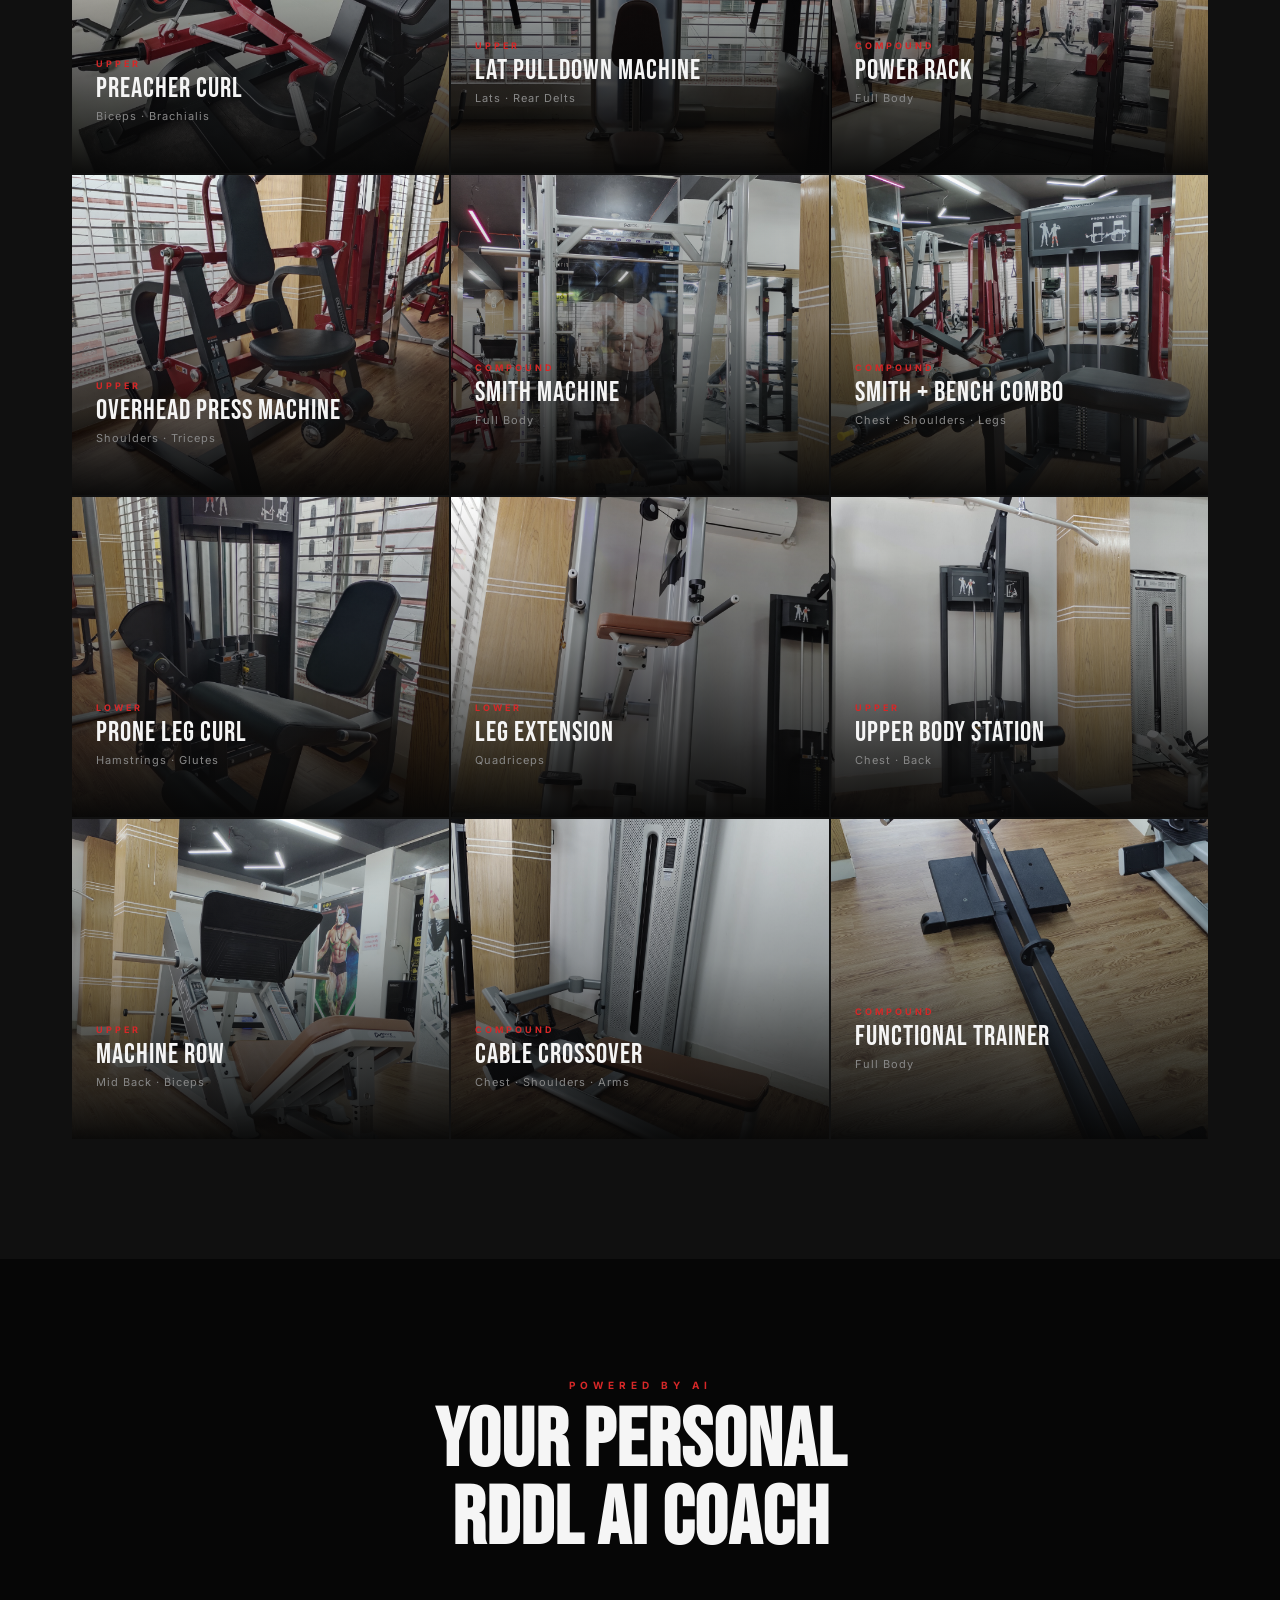
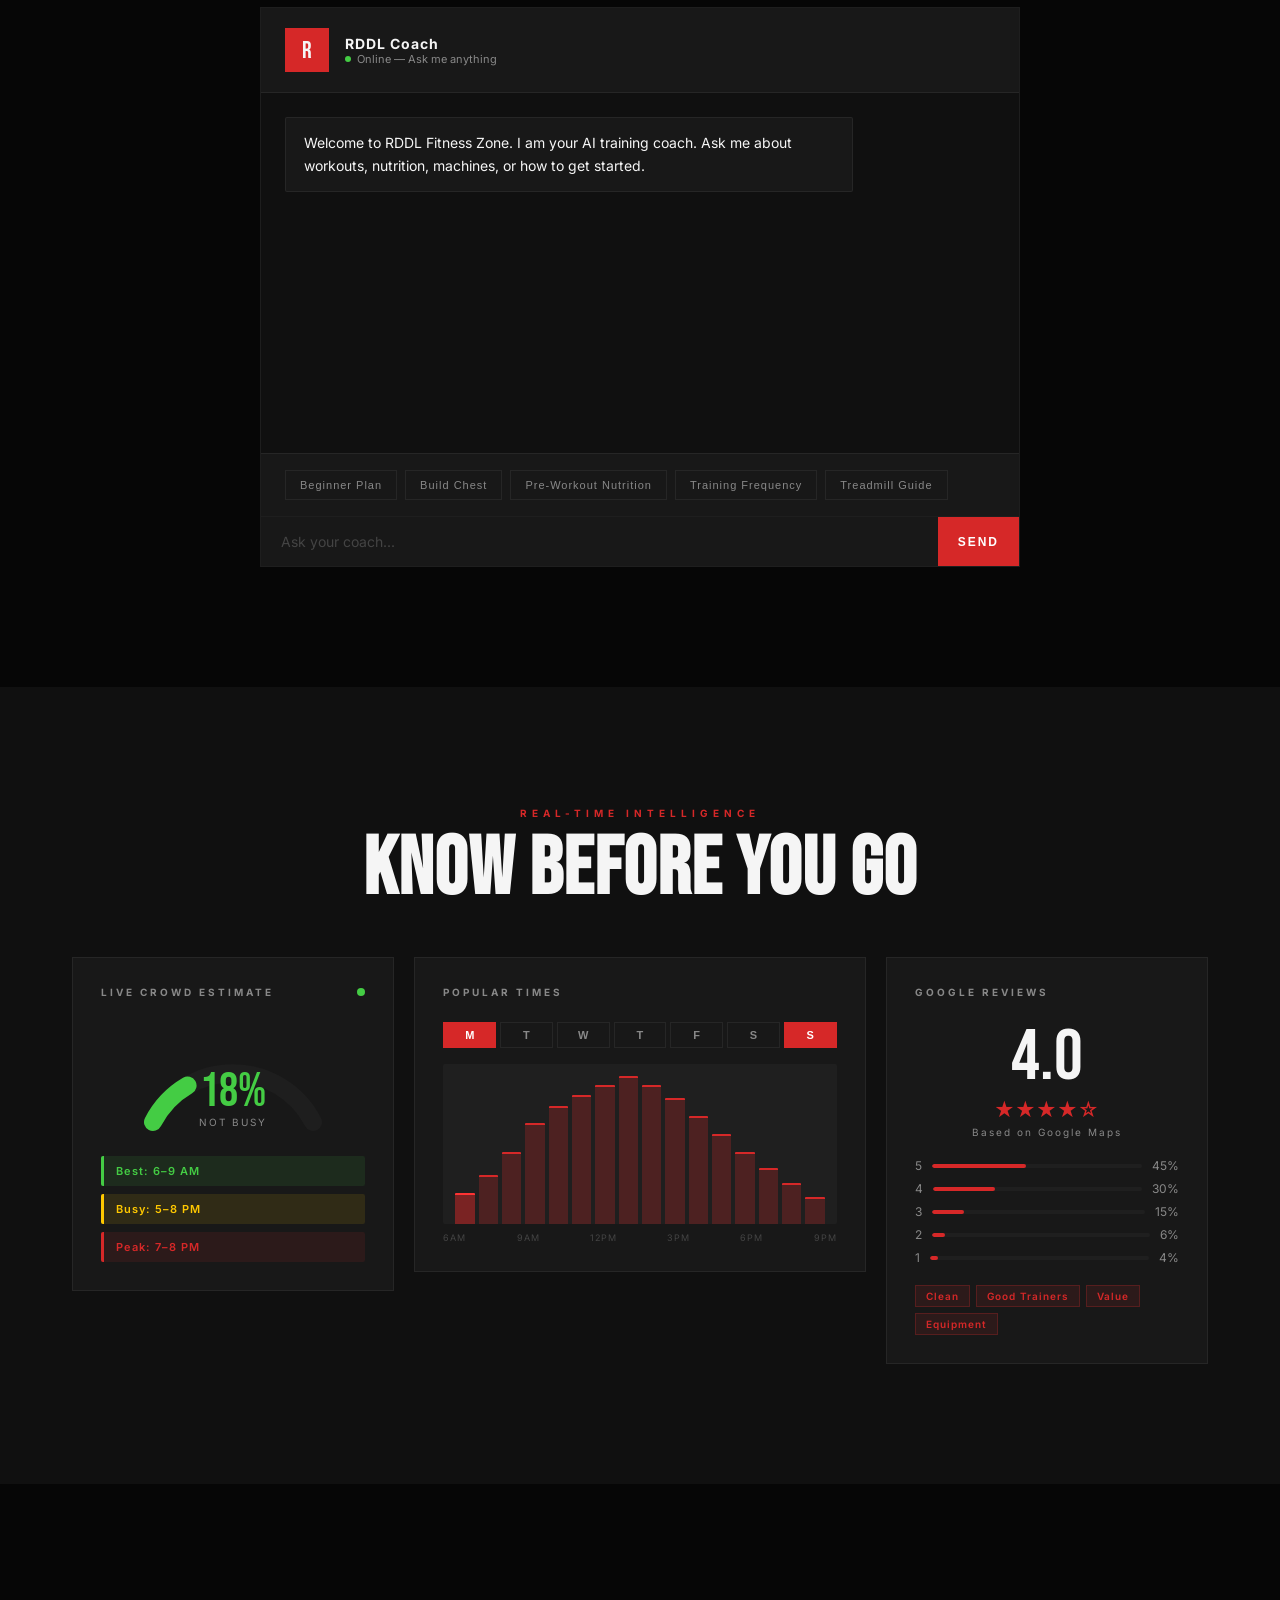
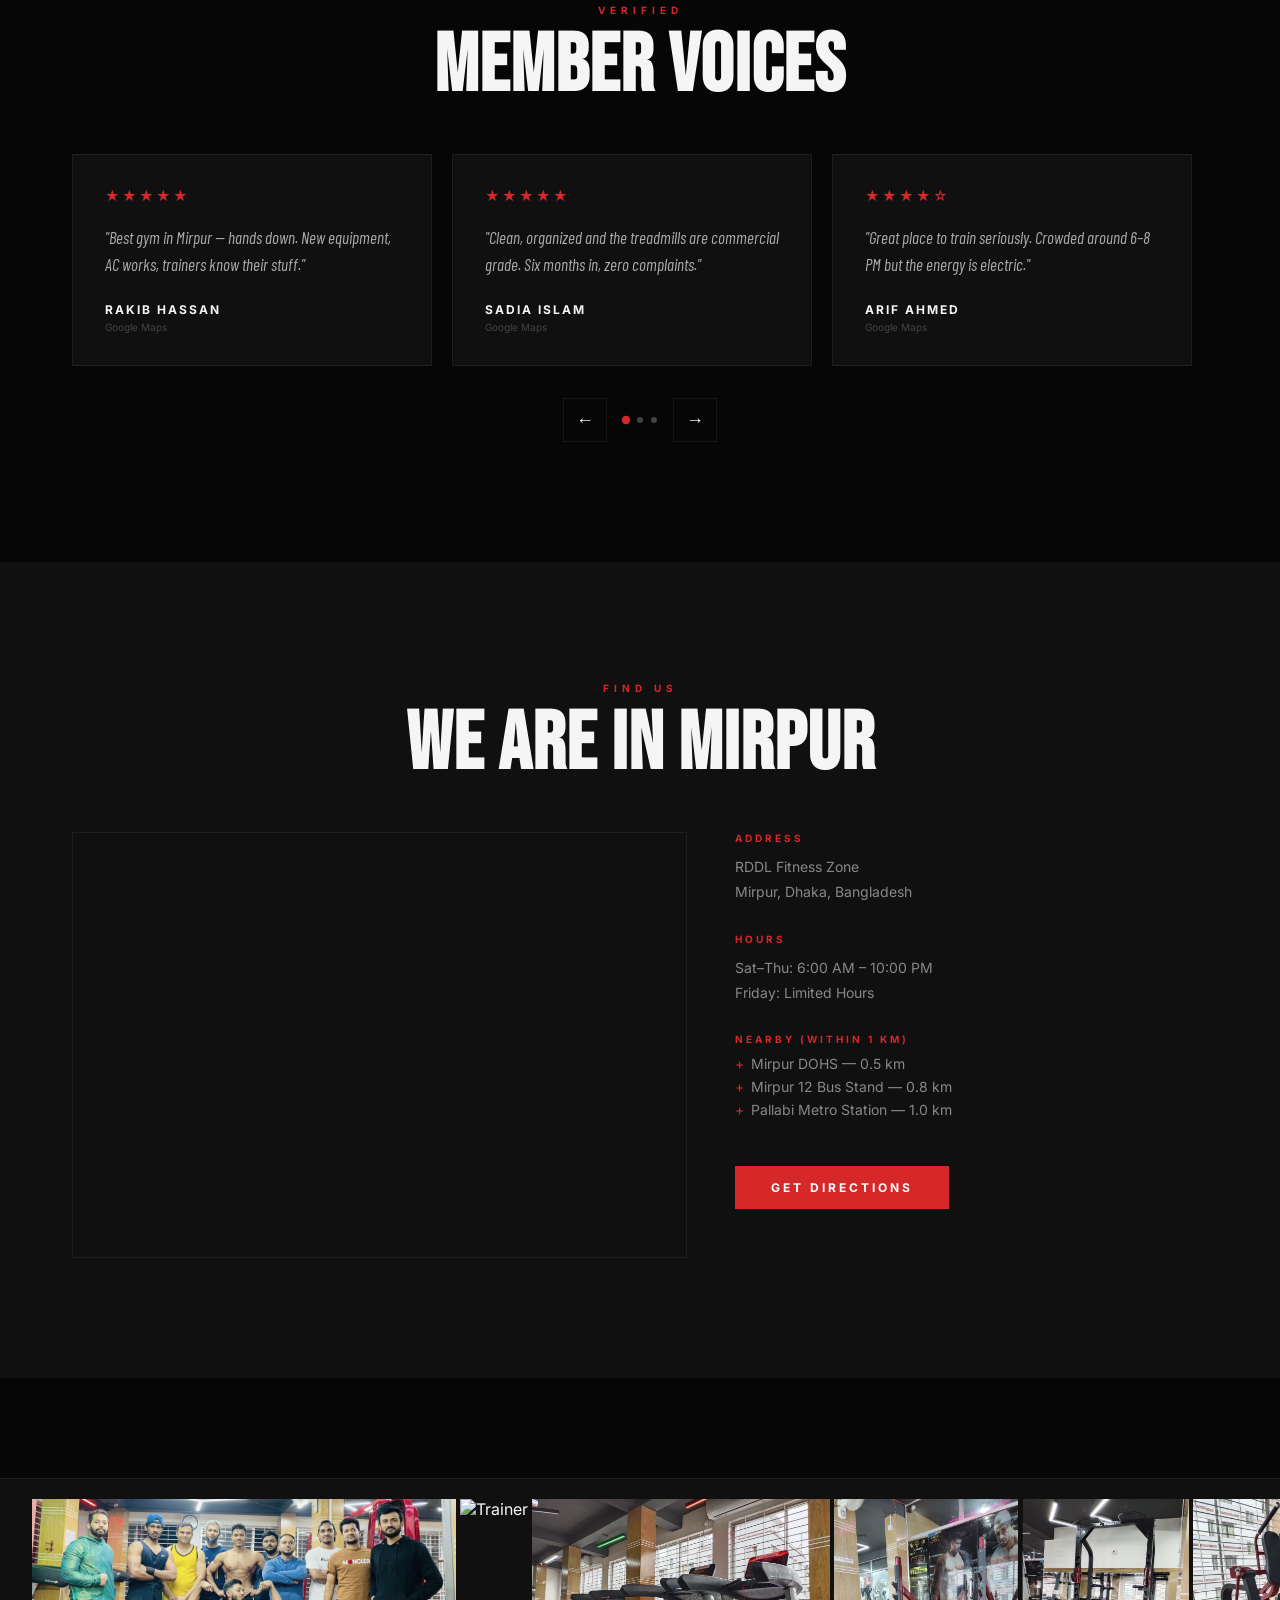
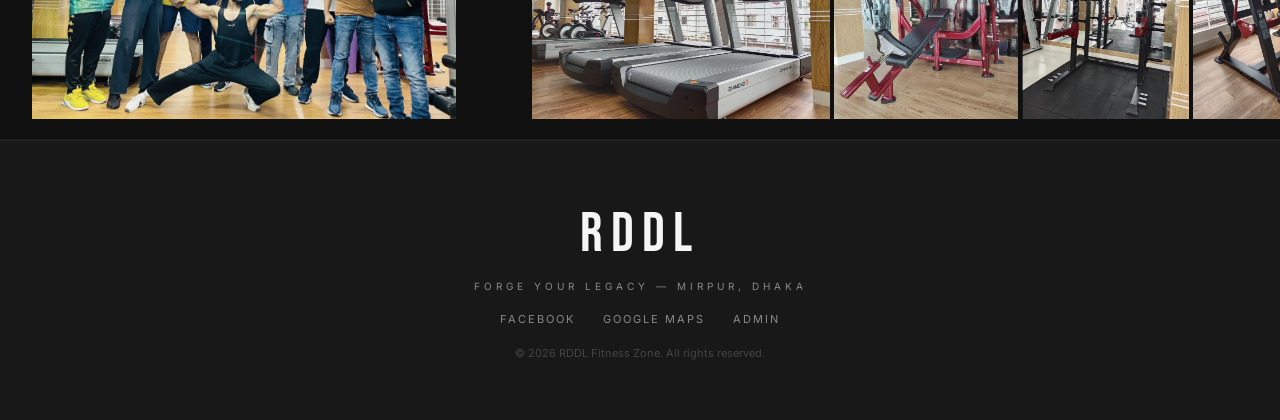
==== commit 9a6ca9db: "feat: restore interactive muscle map, large cutout on map section, fix mobile responsive cutout" ====
--- a/index.html
+++ b/index.html
@@ -57,13 +57,78 @@
 </section>
 
 
-<!-- ═══════════════ MUSCLE WIKI EMBED ═══════════════ -->
-<section id="muscle-map">
-  <div class="container" style="max-width: 100%; padding: 0;">
-    <p class="eyebrow center" style="margin-top: 40px;">Interactive Training</p>
+<!-- ═══════════════ MUSCLE MAP ═══════════════ -->
+<section id="muscle-map" style="position:relative; overflow:hidden;">
+  <!-- Cutout repositioned here -->
+  <img src="images/cutout.png" alt="RDDL Trainer" class="map-cutout">
+  
+  <div class="container" style="position:relative; z-index:2;">
+    <p class="eyebrow center">Interactive Training</p>
     <h2 class="sec-title center">What Do You Want<br>To Train Today?</h2>
-    <div style="width: 100%; height: 800px; overflow: hidden; border-top: 1px solid var(--border); border-bottom: 1px solid var(--border);">
-      <iframe src="https://musclewiki.com/" width="100%" height="100%" style="border:none;"></iframe>
+    
+    <div class="muscle-layout">
+      <div class="muscle-svg-wrap">
+        <div class="body-view-tabs">
+          <button class="bv-btn active" data-view="front">Front</button>
+          <button class="bv-btn" data-view="back">Back</button>
+        </div>
+        <div class="body-diagram" id="body-diagram">
+          <!-- FRONT VIEW -->
+          <svg id="svg-front" viewBox="0 0 300 600" xmlns="http://www.w3.org/2000/svg">
+            <ellipse cx="150" cy="55" rx="38" ry="42" fill="#1a1a1a" stroke="#333" stroke-width="1"/>
+            <rect x="136" y="88" width="28" height="20" rx="4" fill="#1a1a1a" stroke="#333" stroke-width="1"/>
+            <path d="M95,108 Q150,100 205,108 L215,175 Q150,185 85,175 Z" fill="#1a1a1a" stroke="#333" stroke-width="1" class="muscle-zone" data-muscle="chest" id="z-chest"/>
+            <ellipse cx="82" cy="120" rx="22" ry="30" fill="#1a1a1a" stroke="#333" stroke-width="1" class="muscle-zone" data-muscle="shoulders" id="z-shoulder-l"/>
+            <ellipse cx="218" cy="120" rx="22" ry="30" fill="#1a1a1a" stroke="#333" stroke-width="1" class="muscle-zone" data-muscle="shoulders" id="z-shoulder-r"/>
+            <path d="M115,175 Q150,170 185,175 L190,265 Q150,270 110,265 Z" fill="#1a1a1a" stroke="#333" stroke-width="1" class="muscle-zone" data-muscle="abs" id="z-abs"/>
+            <ellipse cx="68" cy="170" rx="16" ry="35" fill="#1a1a1a" stroke="#333" stroke-width="1" class="muscle-zone" data-muscle="biceps" id="z-bicep-l"/>
+            <ellipse cx="232" cy="170" rx="16" ry="35" fill="#1a1a1a" stroke="#333" stroke-width="1" class="muscle-zone" data-muscle="biceps" id="z-bicep-r"/>
+            <ellipse cx="60" cy="235" rx="13" ry="30" fill="#1a1a1a" stroke="#333" stroke-width="1" class="muscle-zone" data-muscle="forearms" id="z-fore-l"/>
+            <ellipse cx="240" cy="235" rx="13" ry="30" fill="#1a1a1a" stroke="#333" stroke-width="1" class="muscle-zone" data-muscle="forearms" id="z-fore-r"/>
+            <ellipse cx="125" cy="340" rx="30" ry="60" fill="#1a1a1a" stroke="#333" stroke-width="1" class="muscle-zone" data-muscle="quads" id="z-quad-l"/>
+            <ellipse cx="175" cy="340" rx="30" ry="60" fill="#1a1a1a" stroke="#333" stroke-width="1" class="muscle-zone" data-muscle="quads" id="z-quad-r"/>
+            <ellipse cx="120" cy="470" rx="18" ry="40" fill="#1a1a1a" stroke="#333" stroke-width="1" class="muscle-zone" data-muscle="calves" id="z-calf-l"/>
+            <ellipse cx="180" cy="470" rx="18" ry="40" fill="#1a1a1a" stroke="#333" stroke-width="1" class="muscle-zone" data-muscle="calves" id="z-calf-r"/>
+            <text x="150" y="148" text-anchor="middle" fill="#555" font-size="9" font-family="Inter">CHEST</text>
+            <text x="150" y="222" text-anchor="middle" fill="#555" font-size="9" font-family="Inter">ABS</text>
+            <text x="68" y="175" text-anchor="middle" fill="#555" font-size="8" font-family="Inter">BI</text>
+            <text x="232" y="175" text-anchor="middle" fill="#555" font-size="8" font-family="Inter">BI</text>
+            <text x="125" y="344" text-anchor="middle" fill="#555" font-size="8" font-family="Inter">QUAD</text>
+            <text x="175" y="344" text-anchor="middle" fill="#555" font-size="8" font-family="Inter">QUAD</text>
+          </svg>
+          <!-- BACK VIEW -->
+          <svg id="svg-back" viewBox="0 0 300 600" xmlns="http://www.w3.org/2000/svg" style="display:none">
+            <ellipse cx="150" cy="55" rx="38" ry="42" fill="#1a1a1a" stroke="#333" stroke-width="1"/>
+            <rect x="136" y="88" width="28" height="20" rx="4" fill="#1a1a1a" stroke="#333" stroke-width="1"/>
+            <path d="M110,95 Q150,88 190,95 L200,130 Q150,125 100,130 Z" fill="#1a1a1a" stroke="#333" stroke-width="1" class="muscle-zone" data-muscle="traps" id="z-traps"/>
+            <path d="M90,130 Q110,155 115,195 L95,200 Q70,160 75,130 Z" fill="#1a1a1a" stroke="#333" stroke-width="1" class="muscle-zone" data-muscle="lats" id="z-lat-l"/>
+            <path d="M210,130 Q190,155 185,195 L205,200 Q230,160 225,130 Z" fill="#1a1a1a" stroke="#333" stroke-width="1" class="muscle-zone" data-muscle="lats" id="z-lat-r"/>
+            <path d="M115,130 Q150,125 185,130 L185,195 Q150,200 115,195 Z" fill="#1a1a1a" stroke="#333" stroke-width="1" class="muscle-zone" data-muscle="midback" id="z-midback"/>
+            <ellipse cx="68" cy="165" rx="16" ry="35" fill="#1a1a1a" stroke="#333" stroke-width="1" class="muscle-zone" data-muscle="triceps" id="z-tri-l"/>
+            <ellipse cx="232" cy="165" rx="16" ry="35" fill="#1a1a1a" stroke="#333" stroke-width="1" class="muscle-zone" data-muscle="triceps" id="z-tri-r"/>
+            <path d="M110,265 Q150,260 190,265 L190,320 Q150,330 110,320 Z" fill="#1a1a1a" stroke="#333" stroke-width="1" class="muscle-zone" data-muscle="glutes" id="z-glutes"/>
+            <ellipse cx="125" cy="370" rx="28" ry="52" fill="#1a1a1a" stroke="#333" stroke-width="1" class="muscle-zone" data-muscle="hamstrings" id="z-ham-l"/>
+            <ellipse cx="175" cy="370" rx="28" ry="52" fill="#1a1a1a" stroke="#333" stroke-width="1" class="muscle-zone" data-muscle="hamstrings" id="z-ham-r"/>
+            <ellipse cx="122" cy="478" rx="18" ry="38" fill="#1a1a1a" stroke="#333" stroke-width="1" class="muscle-zone" data-muscle="calves" id="z-calf-bl"/>
+            <ellipse cx="178" cy="478" rx="18" ry="38" fill="#1a1a1a" stroke="#333" stroke-width="1" class="muscle-zone" data-muscle="calves" id="z-calf-br"/>
+            <text x="150" y="115" text-anchor="middle" fill="#555" font-size="9" font-family="Inter">TRAPS</text>
+            <text x="150" y="165" text-anchor="middle" fill="#555" font-size="9" font-family="Inter">LATS</text>
+            <text x="150" y="295" text-anchor="middle" fill="#555" font-size="9" font-family="Inter">GLUTES</text>
+            <text x="150" y="375" text-anchor="middle" fill="#555" font-size="8" font-family="Inter">HAMS</text>
+            <text x="68" y="170" text-anchor="middle" fill="#555" font-size="8" font-family="Inter">TRI</text>
+            <text x="232" y="170" text-anchor="middle" fill="#555" font-size="8" font-family="Inter">TRI</text>
+          </svg>
+        </div>
+        <div style="margin-top:24px; text-align:center;">
+          <a href="https://musclewiki.com/" target="_blank" class="btn-outline" style="width:100%; border-color:var(--red); color:var(--red);">Open MuscleWiki Tracker</a>
+        </div>
+      </div>
+      <div class="muscle-info-panel" id="muscle-info-panel">
+        <div class="mip-placeholder">
+          <div class="mip-icon">+</div>
+          <p>Tap a muscle group<br>to see exercises</p>
+        </div>
+      </div>
     </div>
   </div>
 </section>
--- a/style.css
+++ b/style.css
@@ -80,17 +80,18 @@
 .hstat-l{font-size:9px;letter-spacing:3px;text-transform:uppercase;color:var(--gray);margin-top:2px}
 .hstat-div{width:1px;height:48px;background:var(--border);margin:0 28px 0 0}
 .hero-right{position:relative;z-index:2;display:flex;align-items:flex-end;justify-content:center;height:100%;padding-top:40px}
-.hero-cutout{
-  height: 135%;
+.map-cutout{
+  height: 150%;
   width:auto;
   object-fit:contain;
-  object-position:bottom right;
+  object-position:bottom center;
   filter:drop-shadow(0 0 60px rgba(214,40,40,0.3));
-  animation:floatUp .1s ease-out forwards;
   position:absolute;
   bottom: 0;
-  right: -10%;
-  z-index:2;
+  left: 50%;
+  transform: translateX(-50%);
+  z-index:0;
+  opacity: 0.8;
 }
 .hero-glow{
   position:absolute;
@@ -281,7 +282,7 @@
 @media(max-width:1100px){
   #hero{grid-template-columns:1fr}
   .hero-right{position:absolute; inset:0; z-index:0; opacity:0.3; pointer-events:none;}
-  .hero-cutout{right:-30%; height:100%;}
+  .map-cutout{height:100%; opacity: 0.3;}
   .data-grid{grid-template-columns:1fr 1fr;grid-template-rows:auto auto}
   .crowd-card{grid-column:1/-1}
   .muscle-layout{grid-template-columns:260px 1fr}
@@ -300,5 +301,5 @@
   .sec-title{font-size:44px}
   .hero-stats-row{flex-direction:column; align-items:flex-start; gap:16px;}
   .hstat-div{display:none;}
-  .hero-cutout{right:-50%; height:80%;}
-}
+  .map-cutout{height:80%; opacity: 0.2;}
+}
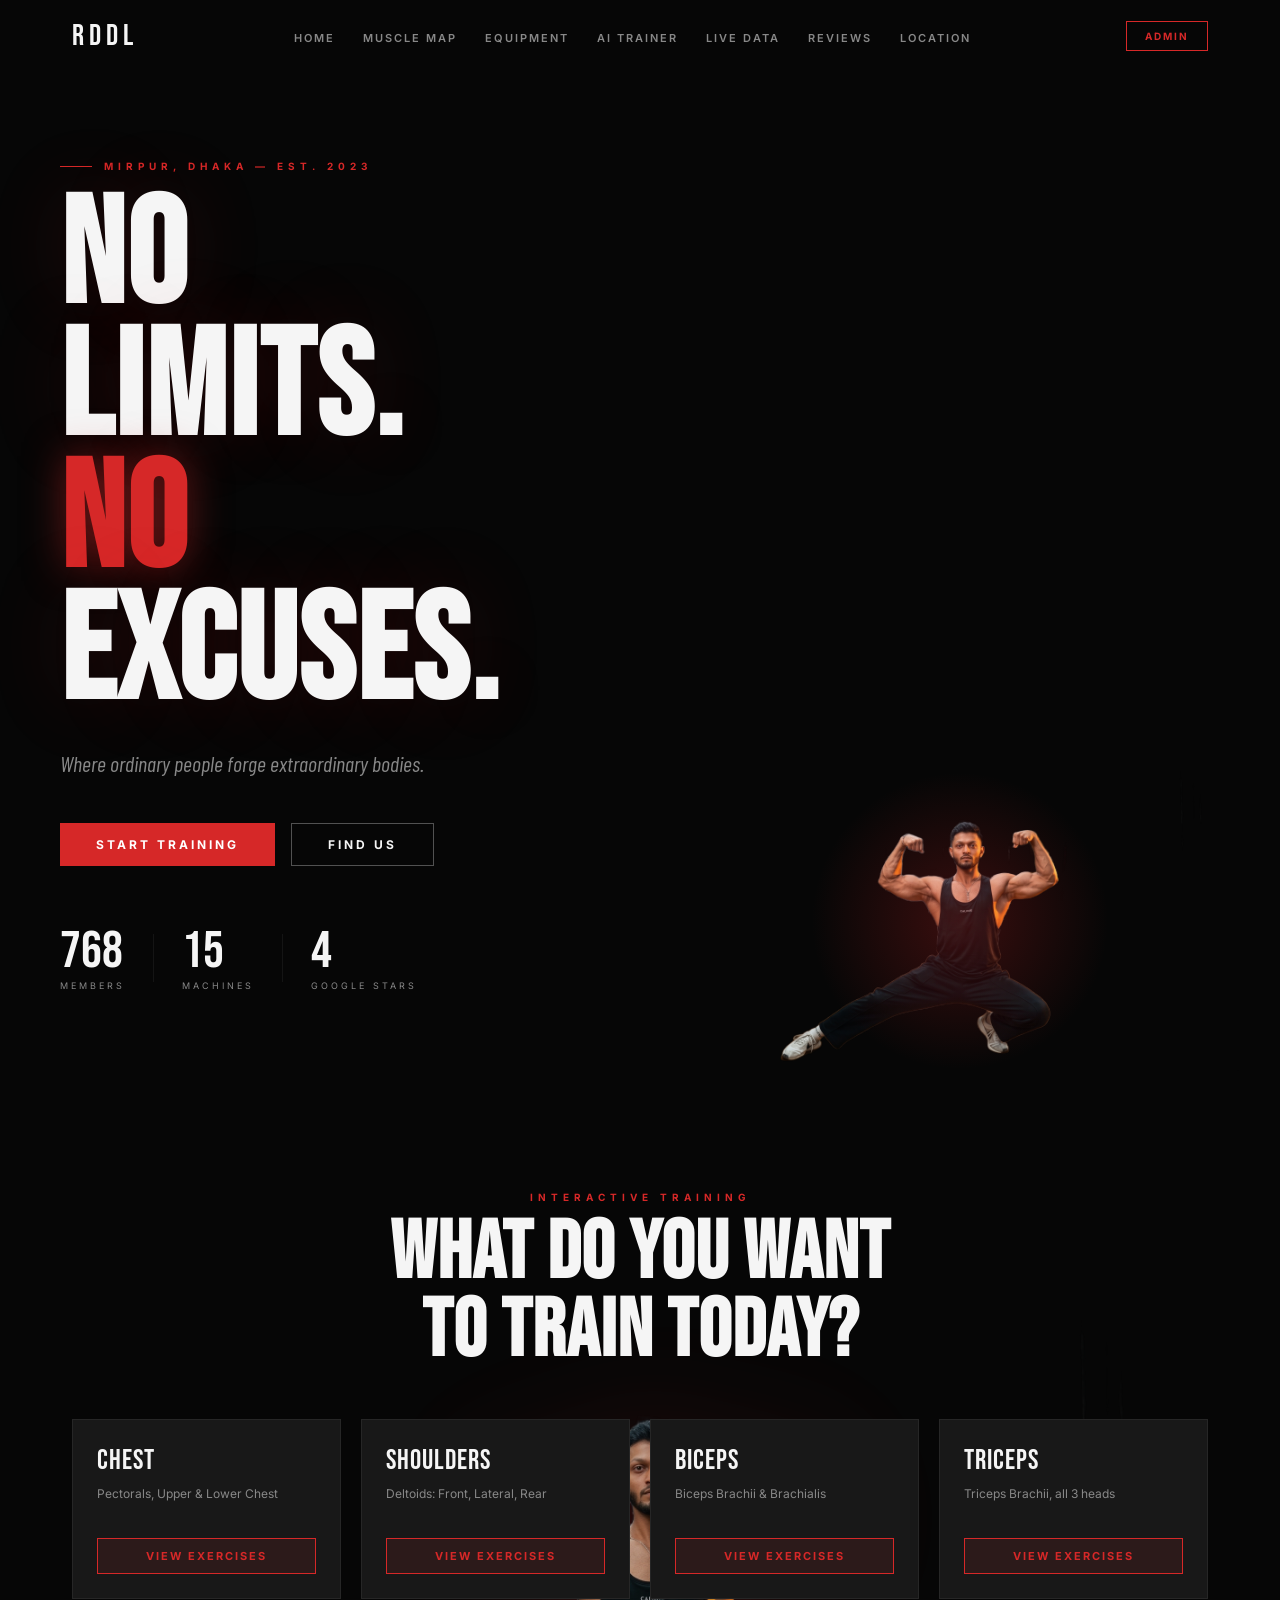
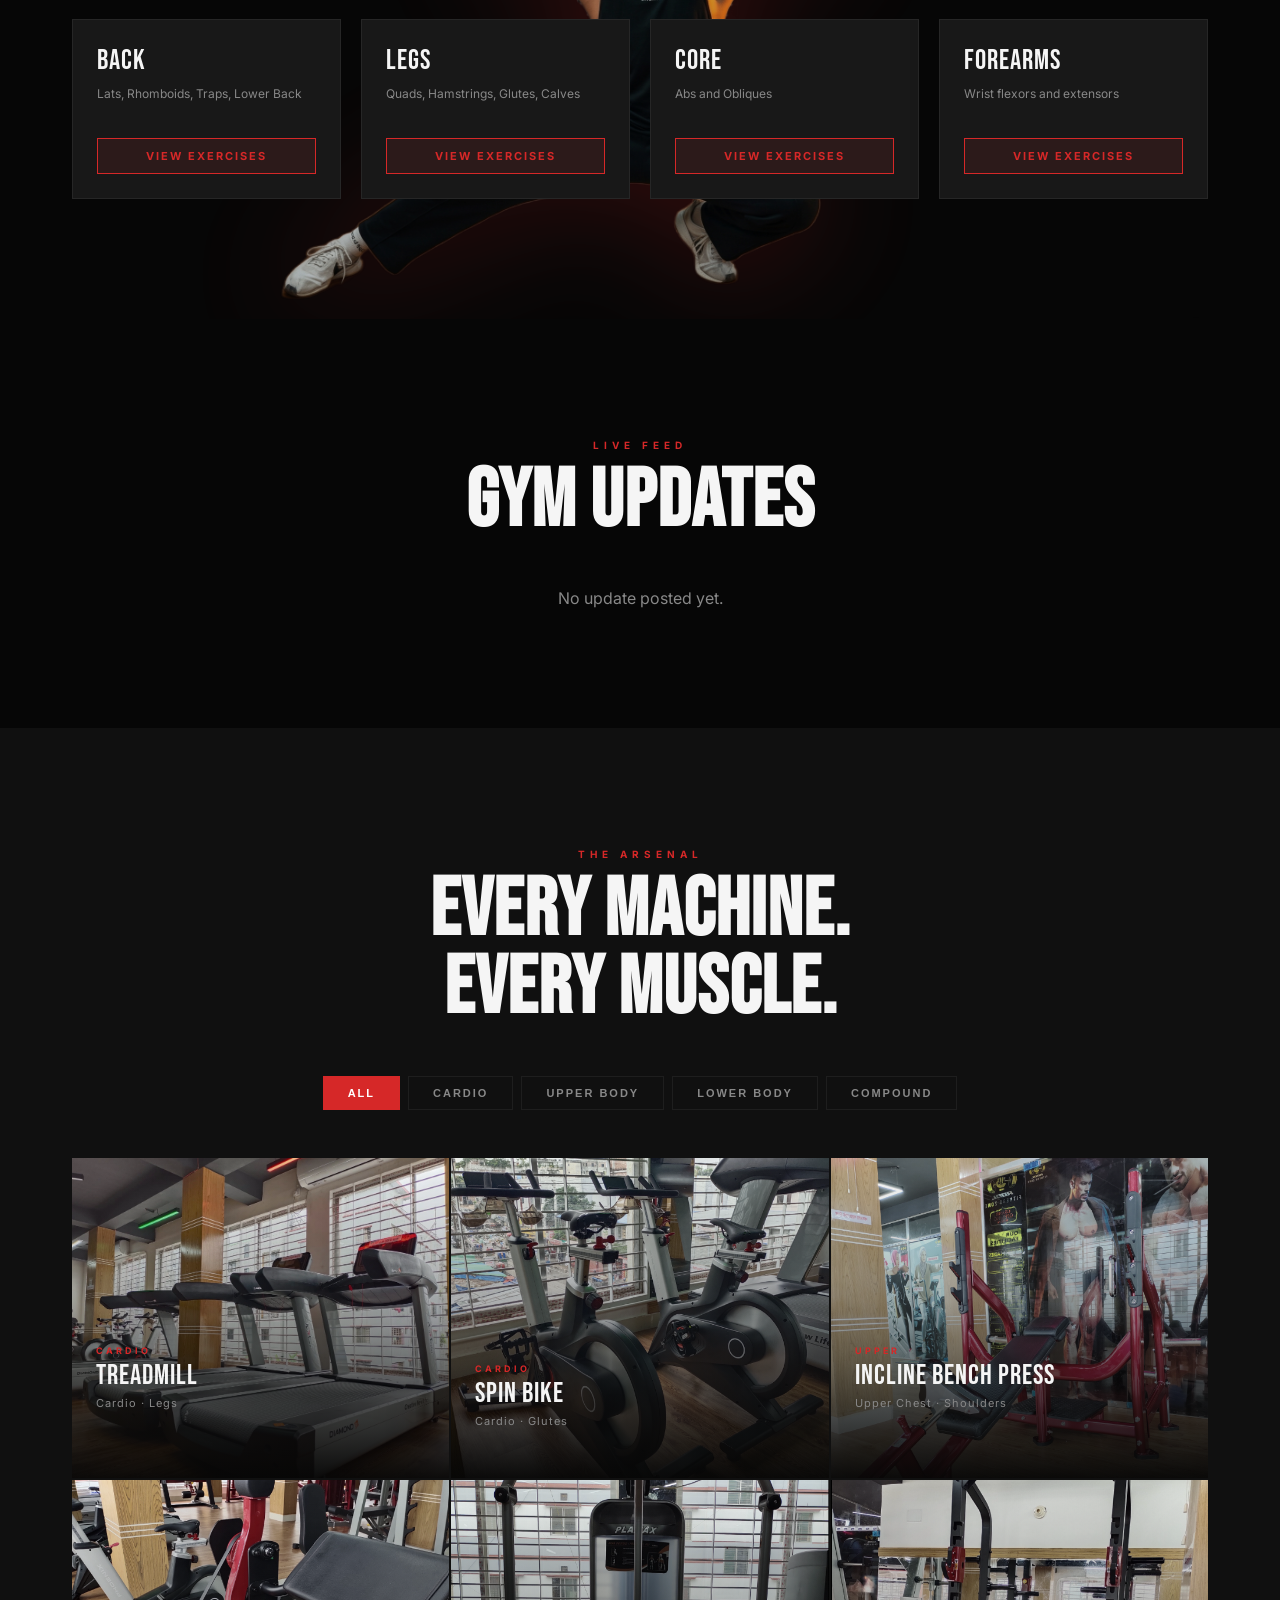
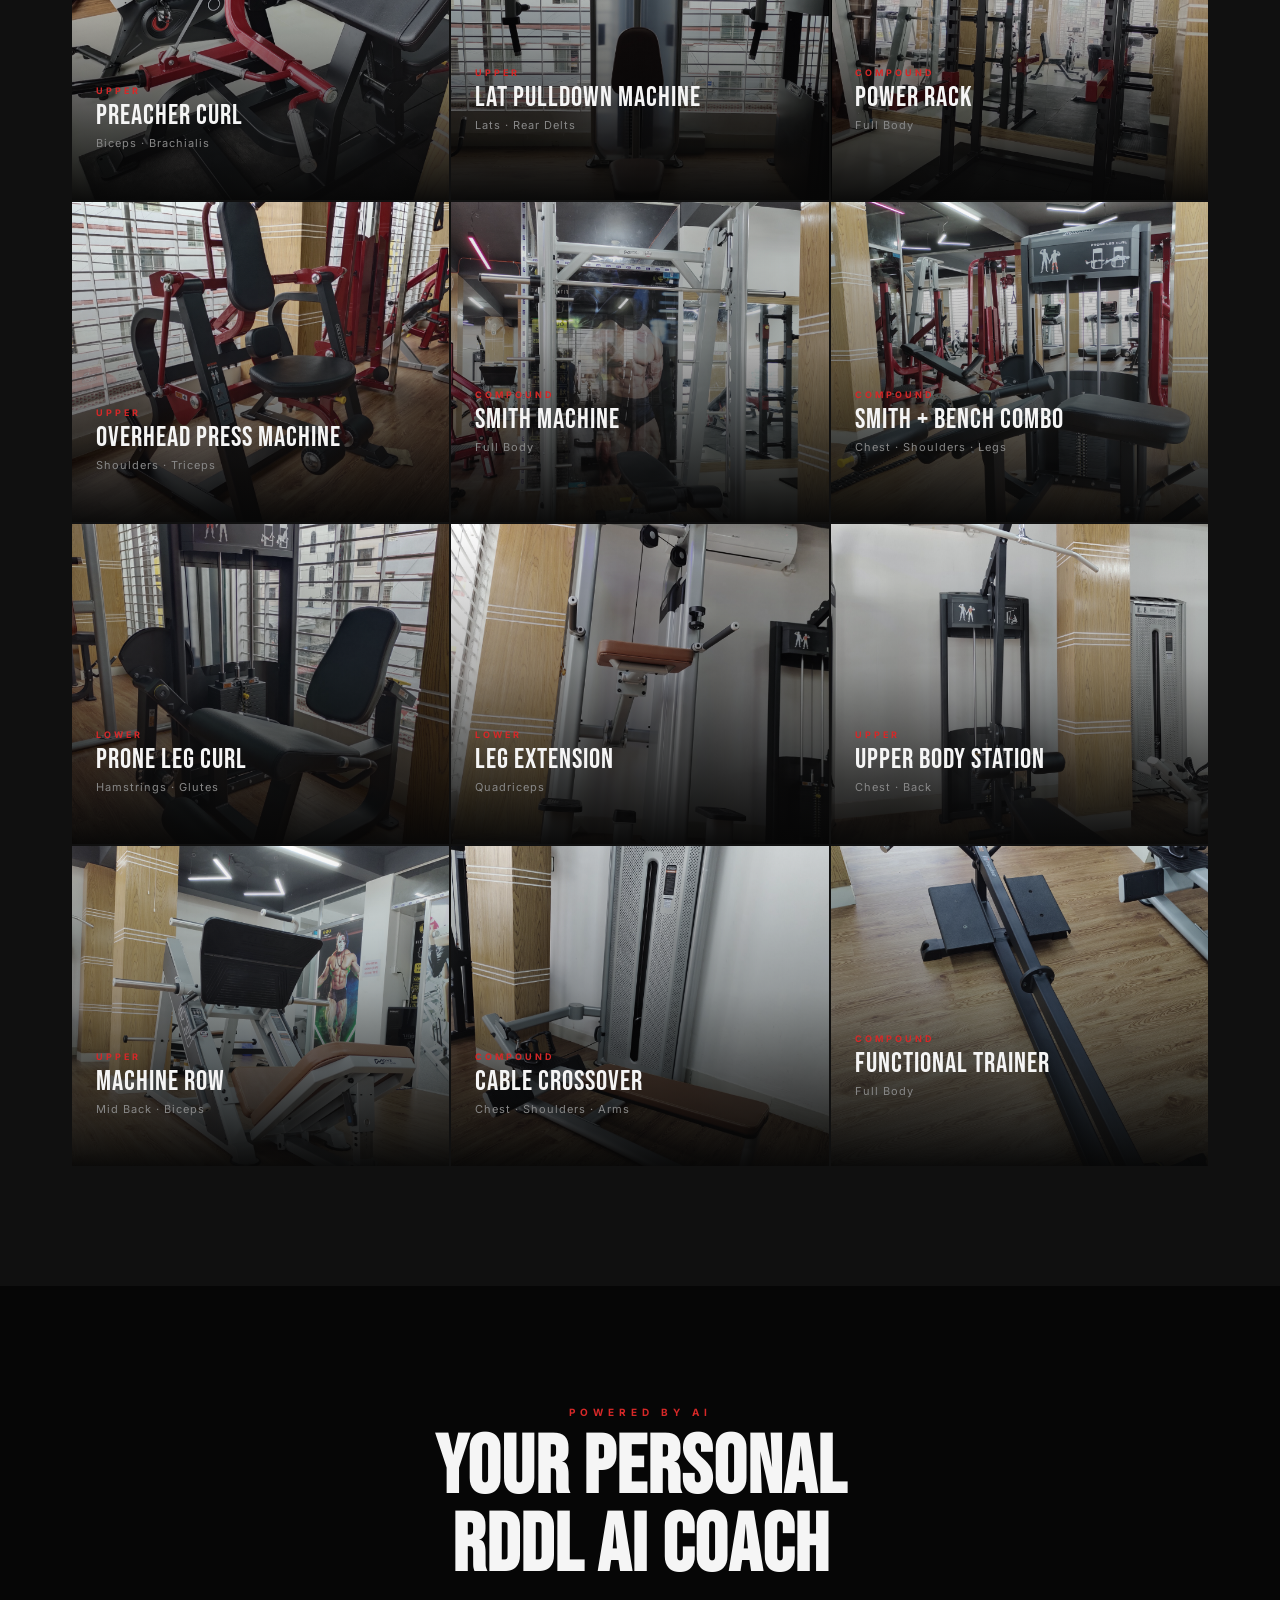
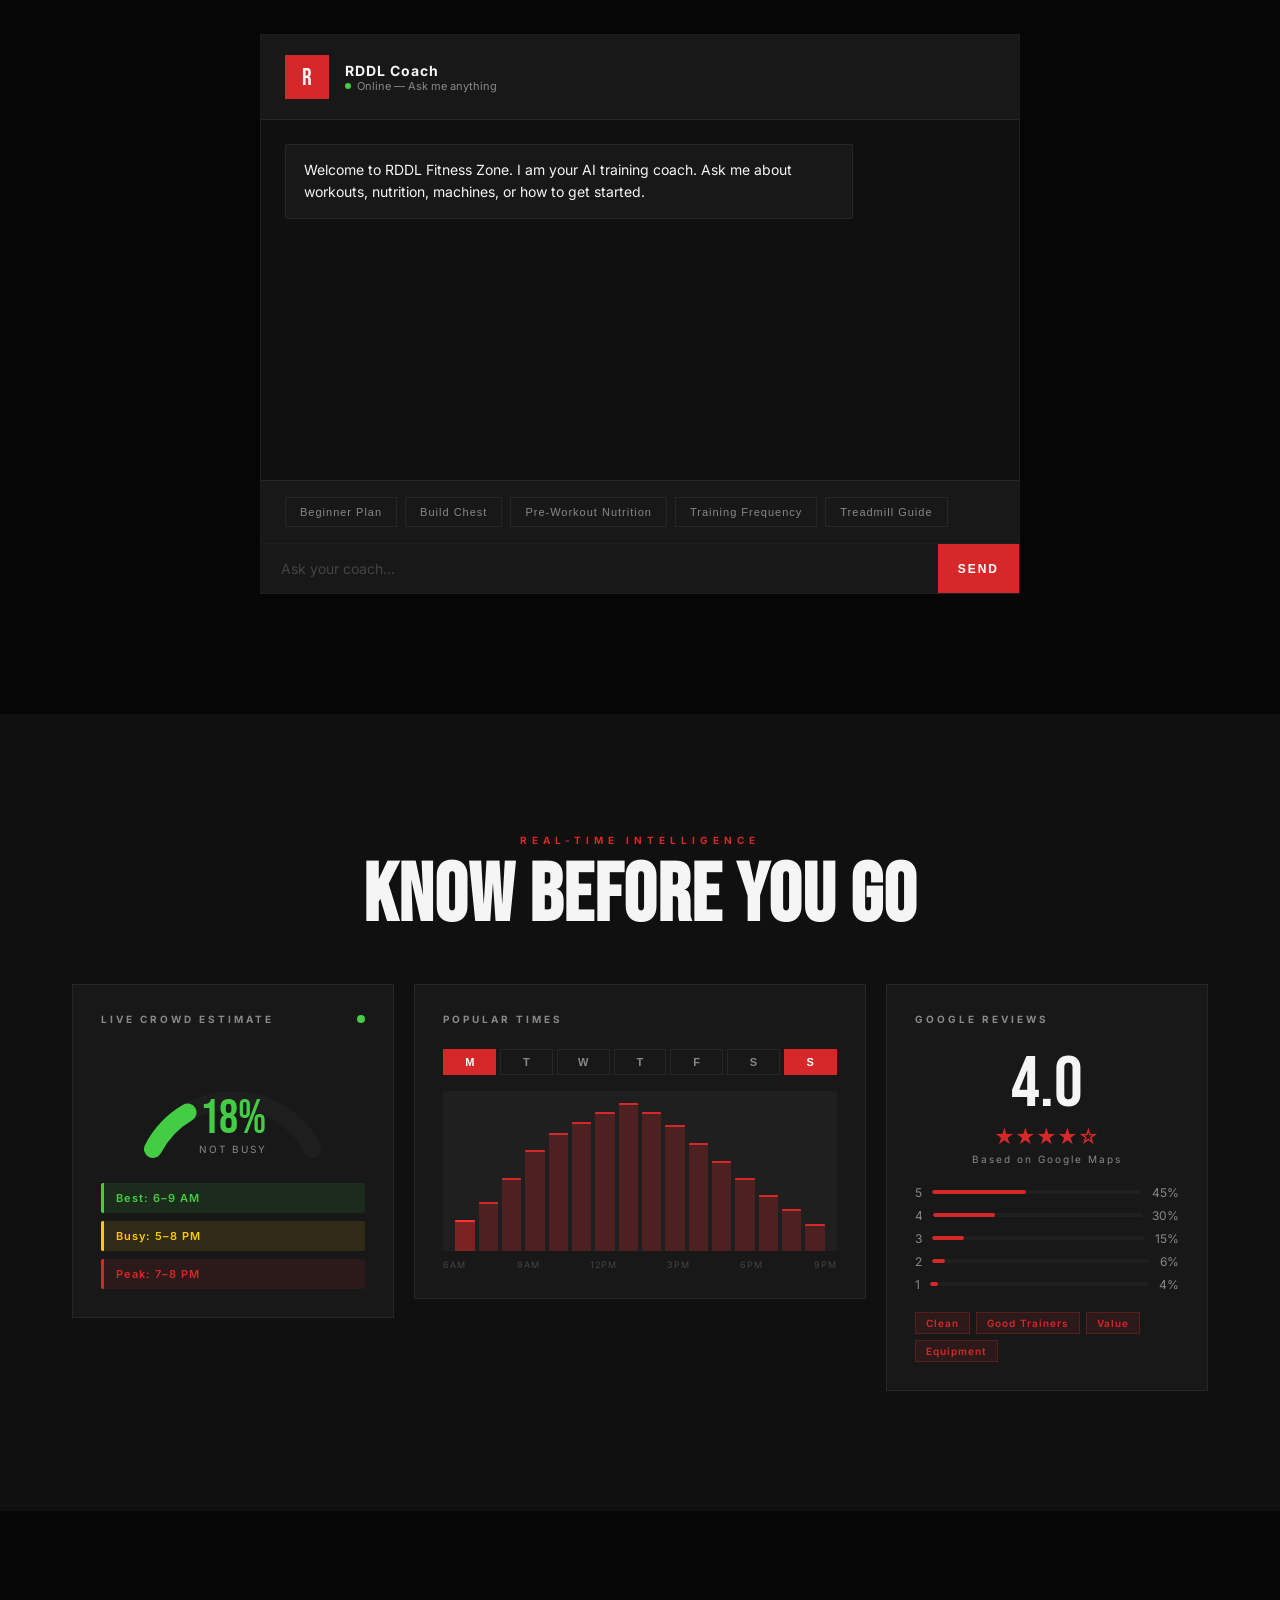
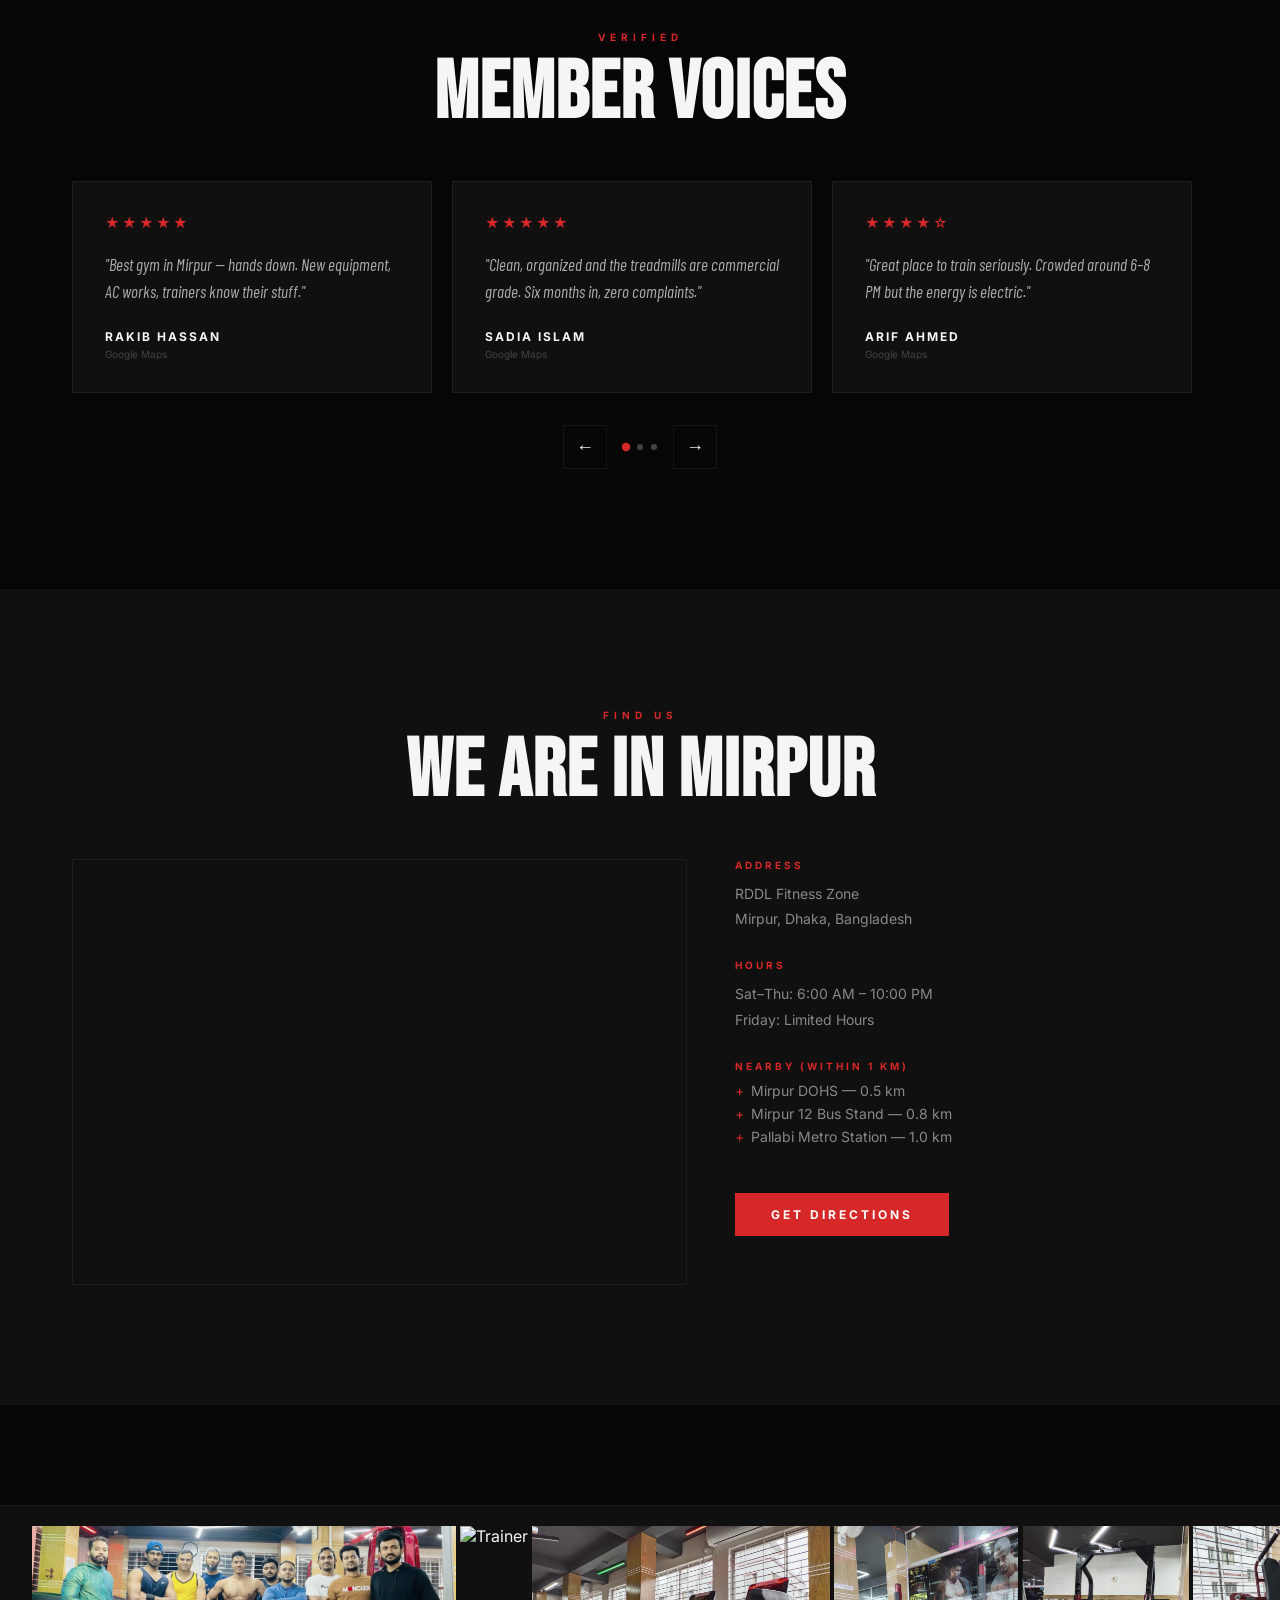
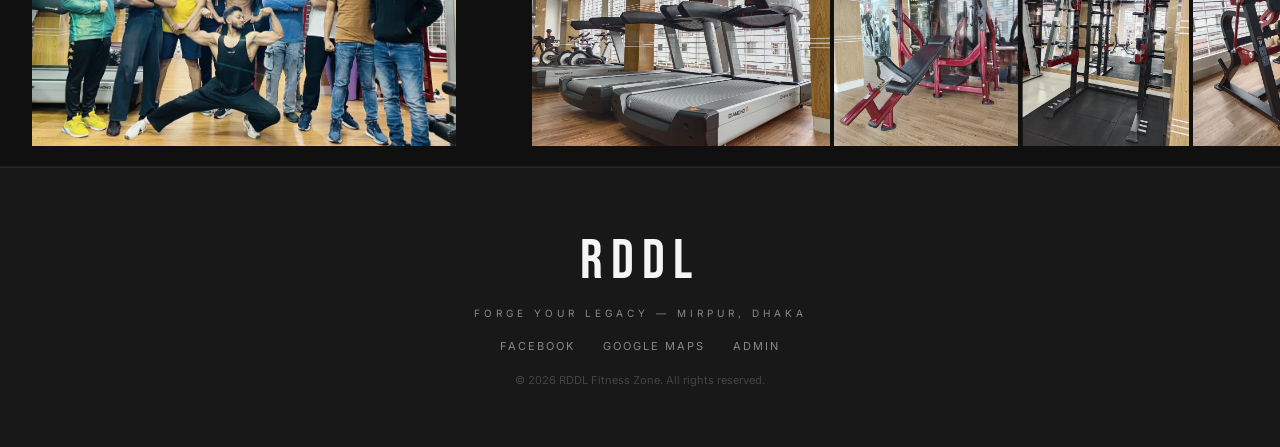
==== commit 71320219: "feat: added muscle grid, facebook embed, admin drag/drop/resize features" ====
--- a/index.html
+++ b/index.html
@@ -66,69 +66,21 @@
     <p class="eyebrow center">Interactive Training</p>
     <h2 class="sec-title center">What Do You Want<br>To Train Today?</h2>
     
-    <div class="muscle-layout">
-      <div class="muscle-svg-wrap">
-        <div class="body-view-tabs">
-          <button class="bv-btn active" data-view="front">Front</button>
-          <button class="bv-btn" data-view="back">Back</button>
-        </div>
-        <div class="body-diagram" id="body-diagram">
-          <!-- FRONT VIEW -->
-          <svg id="svg-front" viewBox="0 0 300 600" xmlns="http://www.w3.org/2000/svg">
-            <ellipse cx="150" cy="55" rx="38" ry="42" fill="#1a1a1a" stroke="#333" stroke-width="1"/>
-            <rect x="136" y="88" width="28" height="20" rx="4" fill="#1a1a1a" stroke="#333" stroke-width="1"/>
-            <path d="M95,108 Q150,100 205,108 L215,175 Q150,185 85,175 Z" fill="#1a1a1a" stroke="#333" stroke-width="1" class="muscle-zone" data-muscle="chest" id="z-chest"/>
-            <ellipse cx="82" cy="120" rx="22" ry="30" fill="#1a1a1a" stroke="#333" stroke-width="1" class="muscle-zone" data-muscle="shoulders" id="z-shoulder-l"/>
-            <ellipse cx="218" cy="120" rx="22" ry="30" fill="#1a1a1a" stroke="#333" stroke-width="1" class="muscle-zone" data-muscle="shoulders" id="z-shoulder-r"/>
-            <path d="M115,175 Q150,170 185,175 L190,265 Q150,270 110,265 Z" fill="#1a1a1a" stroke="#333" stroke-width="1" class="muscle-zone" data-muscle="abs" id="z-abs"/>
-            <ellipse cx="68" cy="170" rx="16" ry="35" fill="#1a1a1a" stroke="#333" stroke-width="1" class="muscle-zone" data-muscle="biceps" id="z-bicep-l"/>
-            <ellipse cx="232" cy="170" rx="16" ry="35" fill="#1a1a1a" stroke="#333" stroke-width="1" class="muscle-zone" data-muscle="biceps" id="z-bicep-r"/>
-            <ellipse cx="60" cy="235" rx="13" ry="30" fill="#1a1a1a" stroke="#333" stroke-width="1" class="muscle-zone" data-muscle="forearms" id="z-fore-l"/>
-            <ellipse cx="240" cy="235" rx="13" ry="30" fill="#1a1a1a" stroke="#333" stroke-width="1" class="muscle-zone" data-muscle="forearms" id="z-fore-r"/>
-            <ellipse cx="125" cy="340" rx="30" ry="60" fill="#1a1a1a" stroke="#333" stroke-width="1" class="muscle-zone" data-muscle="quads" id="z-quad-l"/>
-            <ellipse cx="175" cy="340" rx="30" ry="60" fill="#1a1a1a" stroke="#333" stroke-width="1" class="muscle-zone" data-muscle="quads" id="z-quad-r"/>
-            <ellipse cx="120" cy="470" rx="18" ry="40" fill="#1a1a1a" stroke="#333" stroke-width="1" class="muscle-zone" data-muscle="calves" id="z-calf-l"/>
-            <ellipse cx="180" cy="470" rx="18" ry="40" fill="#1a1a1a" stroke="#333" stroke-width="1" class="muscle-zone" data-muscle="calves" id="z-calf-r"/>
-            <text x="150" y="148" text-anchor="middle" fill="#555" font-size="9" font-family="Inter">CHEST</text>
-            <text x="150" y="222" text-anchor="middle" fill="#555" font-size="9" font-family="Inter">ABS</text>
-            <text x="68" y="175" text-anchor="middle" fill="#555" font-size="8" font-family="Inter">BI</text>
-            <text x="232" y="175" text-anchor="middle" fill="#555" font-size="8" font-family="Inter">BI</text>
-            <text x="125" y="344" text-anchor="middle" fill="#555" font-size="8" font-family="Inter">QUAD</text>
-            <text x="175" y="344" text-anchor="middle" fill="#555" font-size="8" font-family="Inter">QUAD</text>
-          </svg>
-          <!-- BACK VIEW -->
-          <svg id="svg-back" viewBox="0 0 300 600" xmlns="http://www.w3.org/2000/svg" style="display:none">
-            <ellipse cx="150" cy="55" rx="38" ry="42" fill="#1a1a1a" stroke="#333" stroke-width="1"/>
-            <rect x="136" y="88" width="28" height="20" rx="4" fill="#1a1a1a" stroke="#333" stroke-width="1"/>
-            <path d="M110,95 Q150,88 190,95 L200,130 Q150,125 100,130 Z" fill="#1a1a1a" stroke="#333" stroke-width="1" class="muscle-zone" data-muscle="traps" id="z-traps"/>
-            <path d="M90,130 Q110,155 115,195 L95,200 Q70,160 75,130 Z" fill="#1a1a1a" stroke="#333" stroke-width="1" class="muscle-zone" data-muscle="lats" id="z-lat-l"/>
-            <path d="M210,130 Q190,155 185,195 L205,200 Q230,160 225,130 Z" fill="#1a1a1a" stroke="#333" stroke-width="1" class="muscle-zone" data-muscle="lats" id="z-lat-r"/>
-            <path d="M115,130 Q150,125 185,130 L185,195 Q150,200 115,195 Z" fill="#1a1a1a" stroke="#333" stroke-width="1" class="muscle-zone" data-muscle="midback" id="z-midback"/>
-            <ellipse cx="68" cy="165" rx="16" ry="35" fill="#1a1a1a" stroke="#333" stroke-width="1" class="muscle-zone" data-muscle="triceps" id="z-tri-l"/>
-            <ellipse cx="232" cy="165" rx="16" ry="35" fill="#1a1a1a" stroke="#333" stroke-width="1" class="muscle-zone" data-muscle="triceps" id="z-tri-r"/>
-            <path d="M110,265 Q150,260 190,265 L190,320 Q150,330 110,320 Z" fill="#1a1a1a" stroke="#333" stroke-width="1" class="muscle-zone" data-muscle="glutes" id="z-glutes"/>
-            <ellipse cx="125" cy="370" rx="28" ry="52" fill="#1a1a1a" stroke="#333" stroke-width="1" class="muscle-zone" data-muscle="hamstrings" id="z-ham-l"/>
-            <ellipse cx="175" cy="370" rx="28" ry="52" fill="#1a1a1a" stroke="#333" stroke-width="1" class="muscle-zone" data-muscle="hamstrings" id="z-ham-r"/>
-            <ellipse cx="122" cy="478" rx="18" ry="38" fill="#1a1a1a" stroke="#333" stroke-width="1" class="muscle-zone" data-muscle="calves" id="z-calf-bl"/>
-            <ellipse cx="178" cy="478" rx="18" ry="38" fill="#1a1a1a" stroke="#333" stroke-width="1" class="muscle-zone" data-muscle="calves" id="z-calf-br"/>
-            <text x="150" y="115" text-anchor="middle" fill="#555" font-size="9" font-family="Inter">TRAPS</text>
-            <text x="150" y="165" text-anchor="middle" fill="#555" font-size="9" font-family="Inter">LATS</text>
-            <text x="150" y="295" text-anchor="middle" fill="#555" font-size="9" font-family="Inter">GLUTES</text>
-            <text x="150" y="375" text-anchor="middle" fill="#555" font-size="8" font-family="Inter">HAMS</text>
-            <text x="68" y="170" text-anchor="middle" fill="#555" font-size="8" font-family="Inter">TRI</text>
-            <text x="232" y="170" text-anchor="middle" fill="#555" font-size="8" font-family="Inter">TRI</text>
-          </svg>
-        </div>
-        <div style="margin-top:24px; text-align:center;">
-          <a href="https://musclewiki.com/" target="_blank" class="btn-outline" style="width:100%; border-color:var(--red); color:var(--red);">Open MuscleWiki Tracker</a>
-        </div>
-      </div>
-      <div class="muscle-info-panel" id="muscle-info-panel">
-        <div class="mip-placeholder">
-          <div class="mip-icon">+</div>
-          <p>Tap a muscle group<br>to see exercises</p>
-        </div>
-      </div>
+    <div class="muscle-grid-wrapper" style="position:relative; z-index:2; margin-top:40px;">
+      <div class="mw-grid" id="mw-grid">
+        <!-- JS will populate this with scraped MuscleWiki links -->
+      </div>
+    </div>
+  </div>
+</section>
+
+<!-- ═══════════════ GYM UPDATES (FACEBOOK) ═══════════════ -->
+<section id="social-updates" style="padding: 120px 0; background: var(--black);">
+  <div class="container">
+    <p class="eyebrow center">Live Feed</p>
+    <h2 class="sec-title center">Gym Updates</h2>
+    <div id="fb-embed-container" style="display:flex; justify-content:center; width:100%; overflow:hidden;">
+      <!-- Dynamic FB Embed -->
     </div>
   </div>
 </section>
--- a/style.css
+++ b/style.css
@@ -147,14 +147,35 @@
 .mip-machine{background:var(--s2);border:1px solid var(--border);padding:16px;display:flex;align-items:center;gap:16px;cursor:default;transition:border-color .2s}
 .mip-machine:hover{border-color:var(--red)}
 .mip-machine-icon{width:40px;height:40px;background:var(--red);display:flex;align-items:center;justify-content:center;font-family:var(--ff-display);font-size:18px;flex-shrink:0}
-.mip-machine-info{flex:1}
-.mip-machine-name{font-size:14px;font-weight:600}
-.mip-machine-desc{font-size:12px;color:var(--gray);margin-top:2px}
-.mip-exercises h4{font-size:10px;letter-spacing:3px;text-transform:uppercase;color:var(--gray);margin-bottom:16px}
-.mip-ex-list{display:flex;flex-direction:column;gap:8px}
-.mip-ex{background:var(--s2);border-left:3px solid var(--red);padding:12px 16px}
-.mip-ex-name{font-size:14px;font-weight:600}
-.mip-ex-sets{font-size:11px;color:var(--gray);margin-top:2px}
+.mw-grid{display:grid;grid-template-columns:repeat(auto-fill,minmax(240px,1fr));gap:20px}
+.mw-card{background:var(--s2);border:1px solid var(--border);padding:24px;transition:all .3s;display:flex;flex-direction:column;justify-content:space-between;min-height:180px}
+.mw-card:hover{border-color:var(--red);transform:translateY(-4px)}
+.mw-title{font-family:var(--ff-display);font-size:28px;letter-spacing:1px;margin-bottom:8px}
+.mw-desc{font-size:12px;color:var(--gray);margin-bottom:20px;line-height:1.5}
+.mw-btn{display:inline-block;padding:10px 16px;background:rgba(214,40,40,0.1);color:var(--red);font-size:11px;font-weight:700;letter-spacing:2px;text-transform:uppercase;border:1px solid var(--red);text-align:center;transition:all .2s}
+.mw-btn:hover{background:var(--red);color:#fff}
+
+/* Admin Edit Mode */
+body.admin-mode .editable-block {
+  border: 1px dashed var(--gray);
+  position: relative;
+  resize: both;
+  overflow: auto;
+  min-height: 50px;
+}
+body.admin-mode .editable-block::after {
+  content: 'Editable';
+  position: absolute;
+  top: 0; right: 0;
+  background: var(--red);
+  color: #fff;
+  font-size: 9px;
+  padding: 2px 6px;
+}
+body.admin-mode [contenteditable="true"] {
+  outline: 1px dashed var(--red);
+  background: rgba(214,40,40,0.05);
+}
 
 /* ══ EQUIPMENT ═══════════════════════════════════════ */
 #equipment{padding:120px 0;background:var(--s1)}
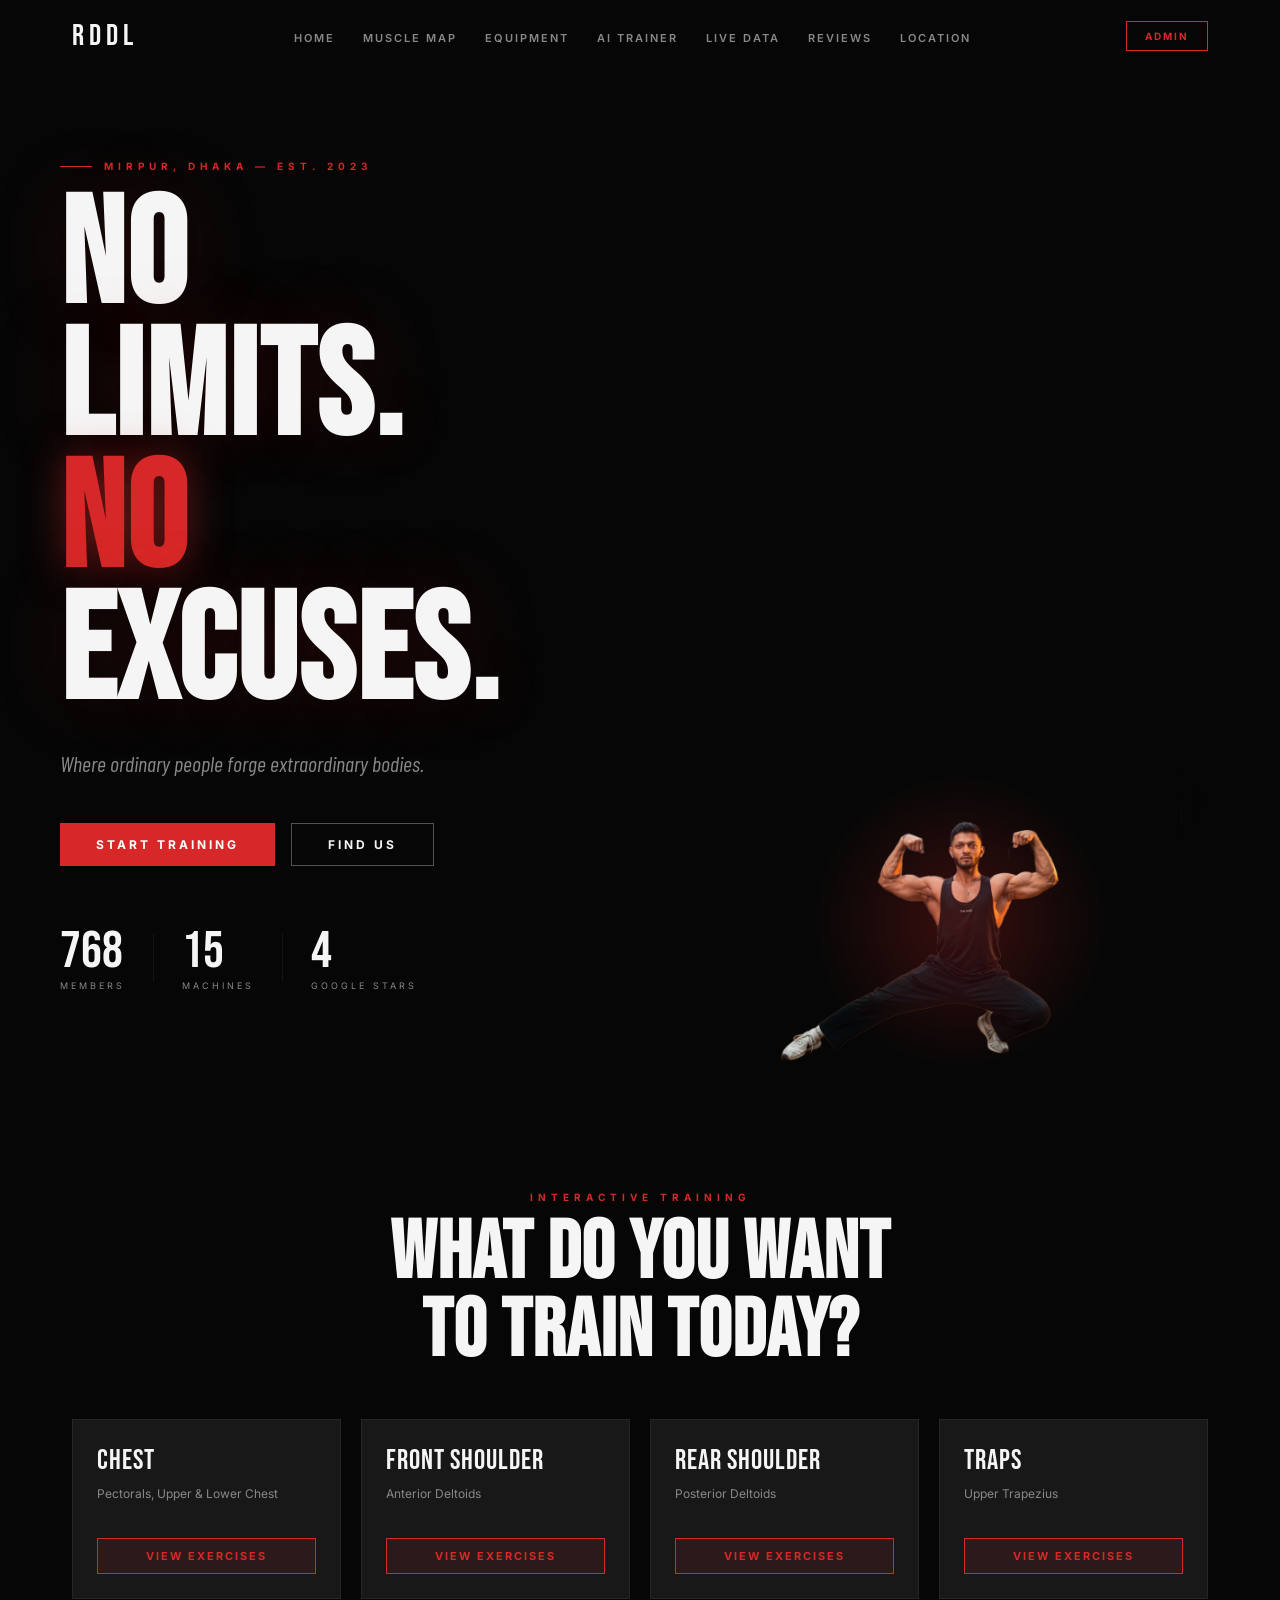
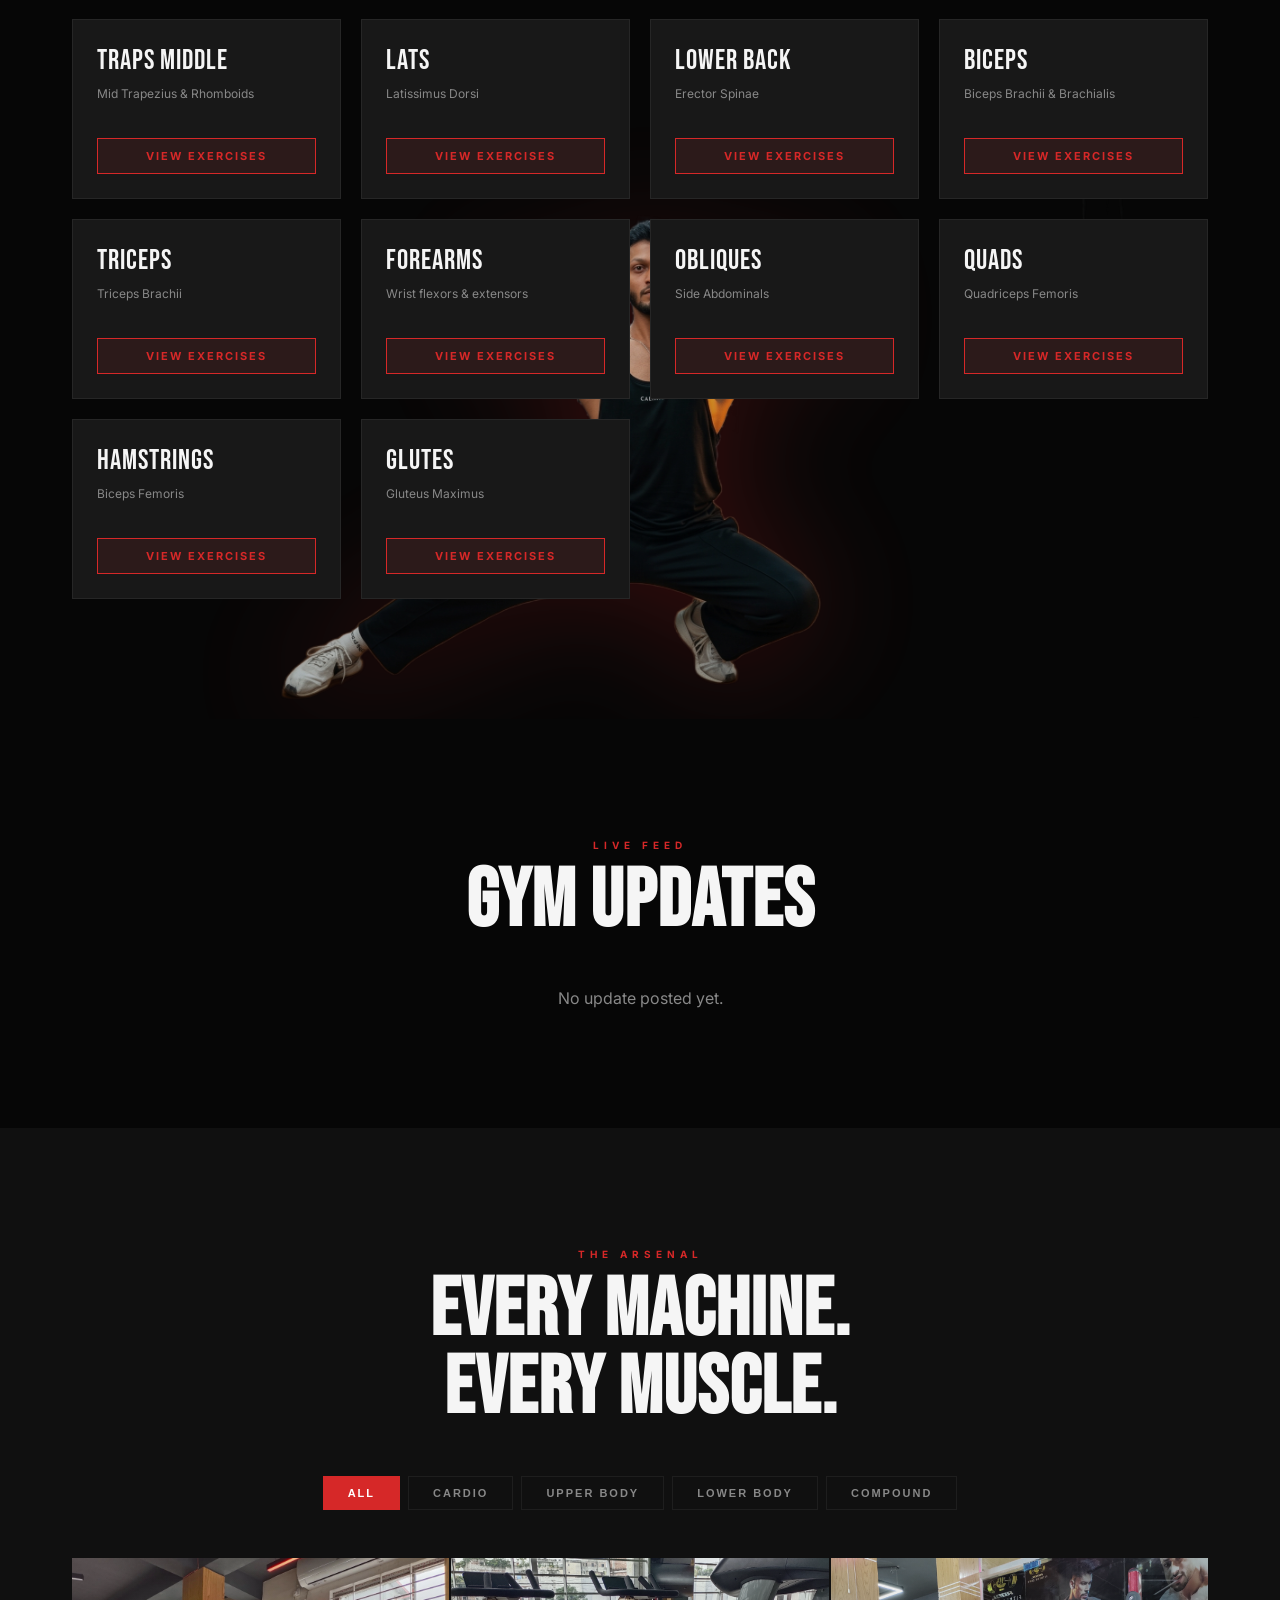
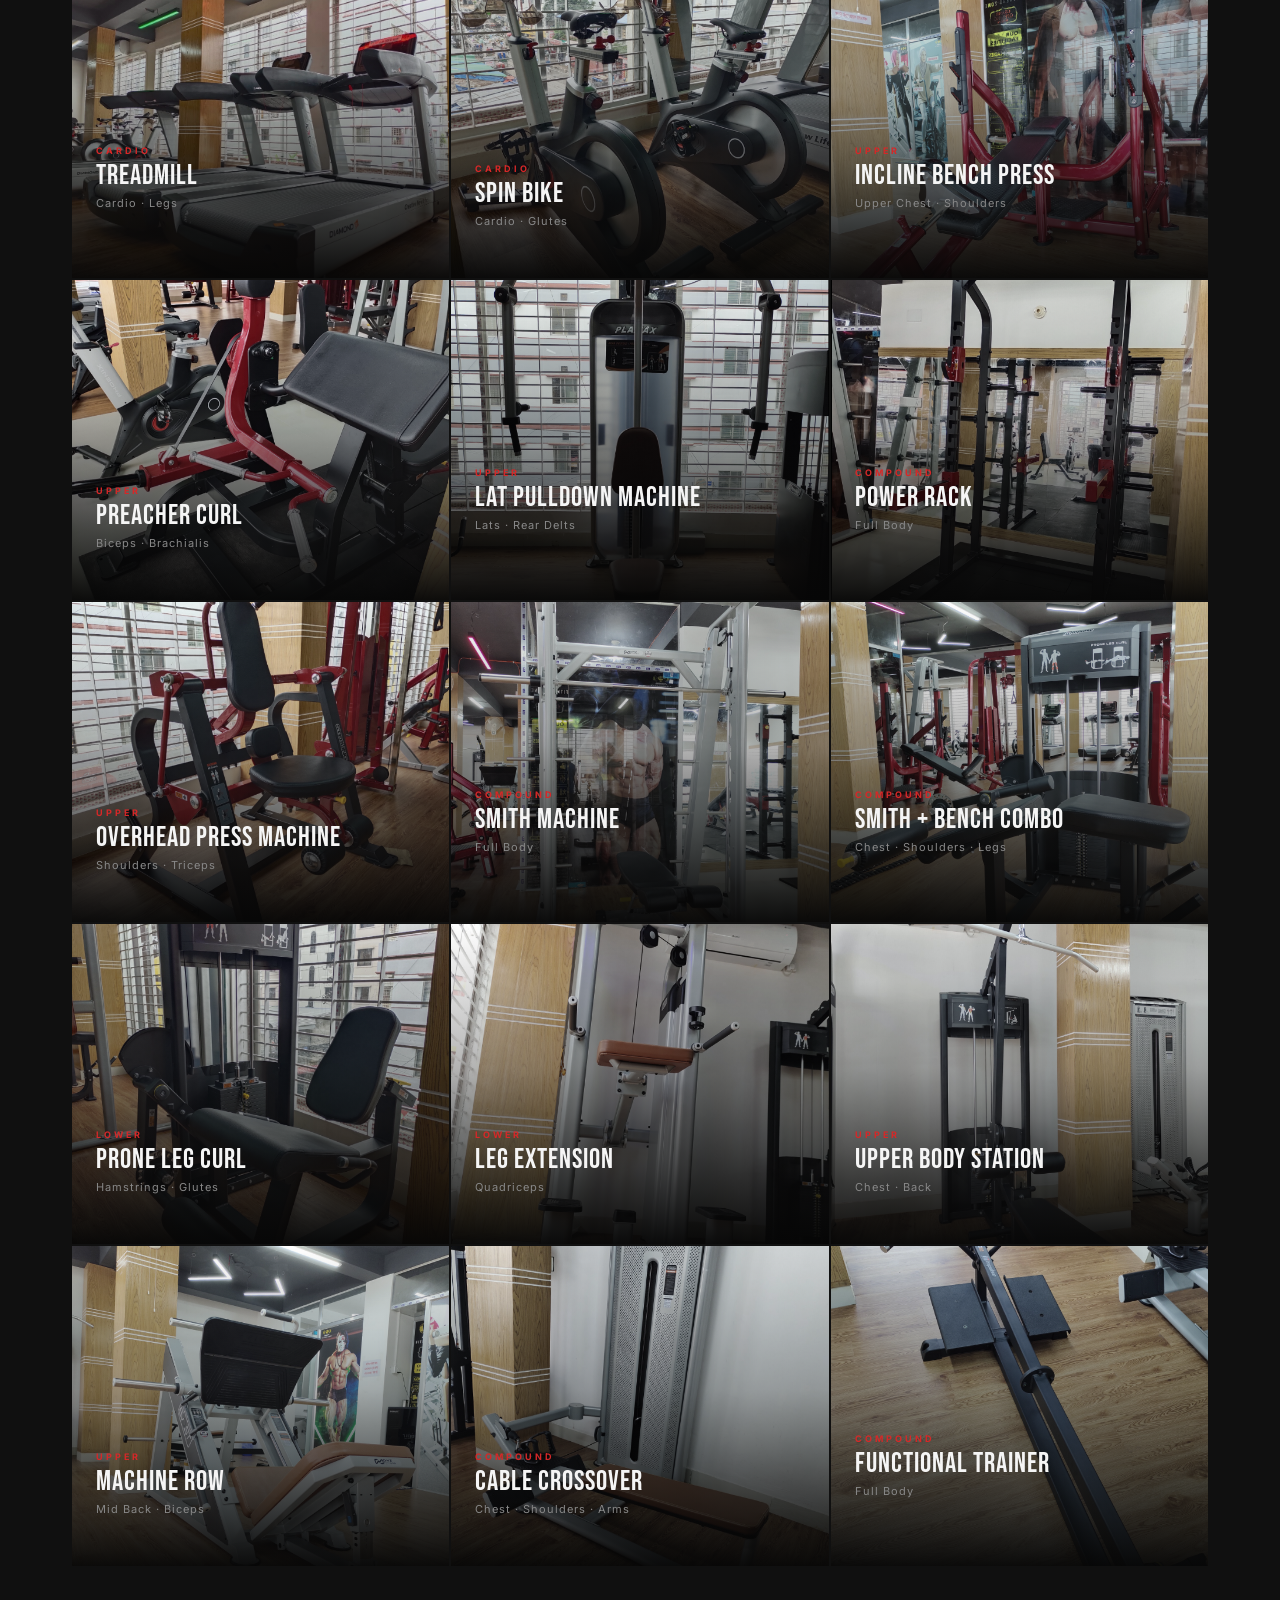
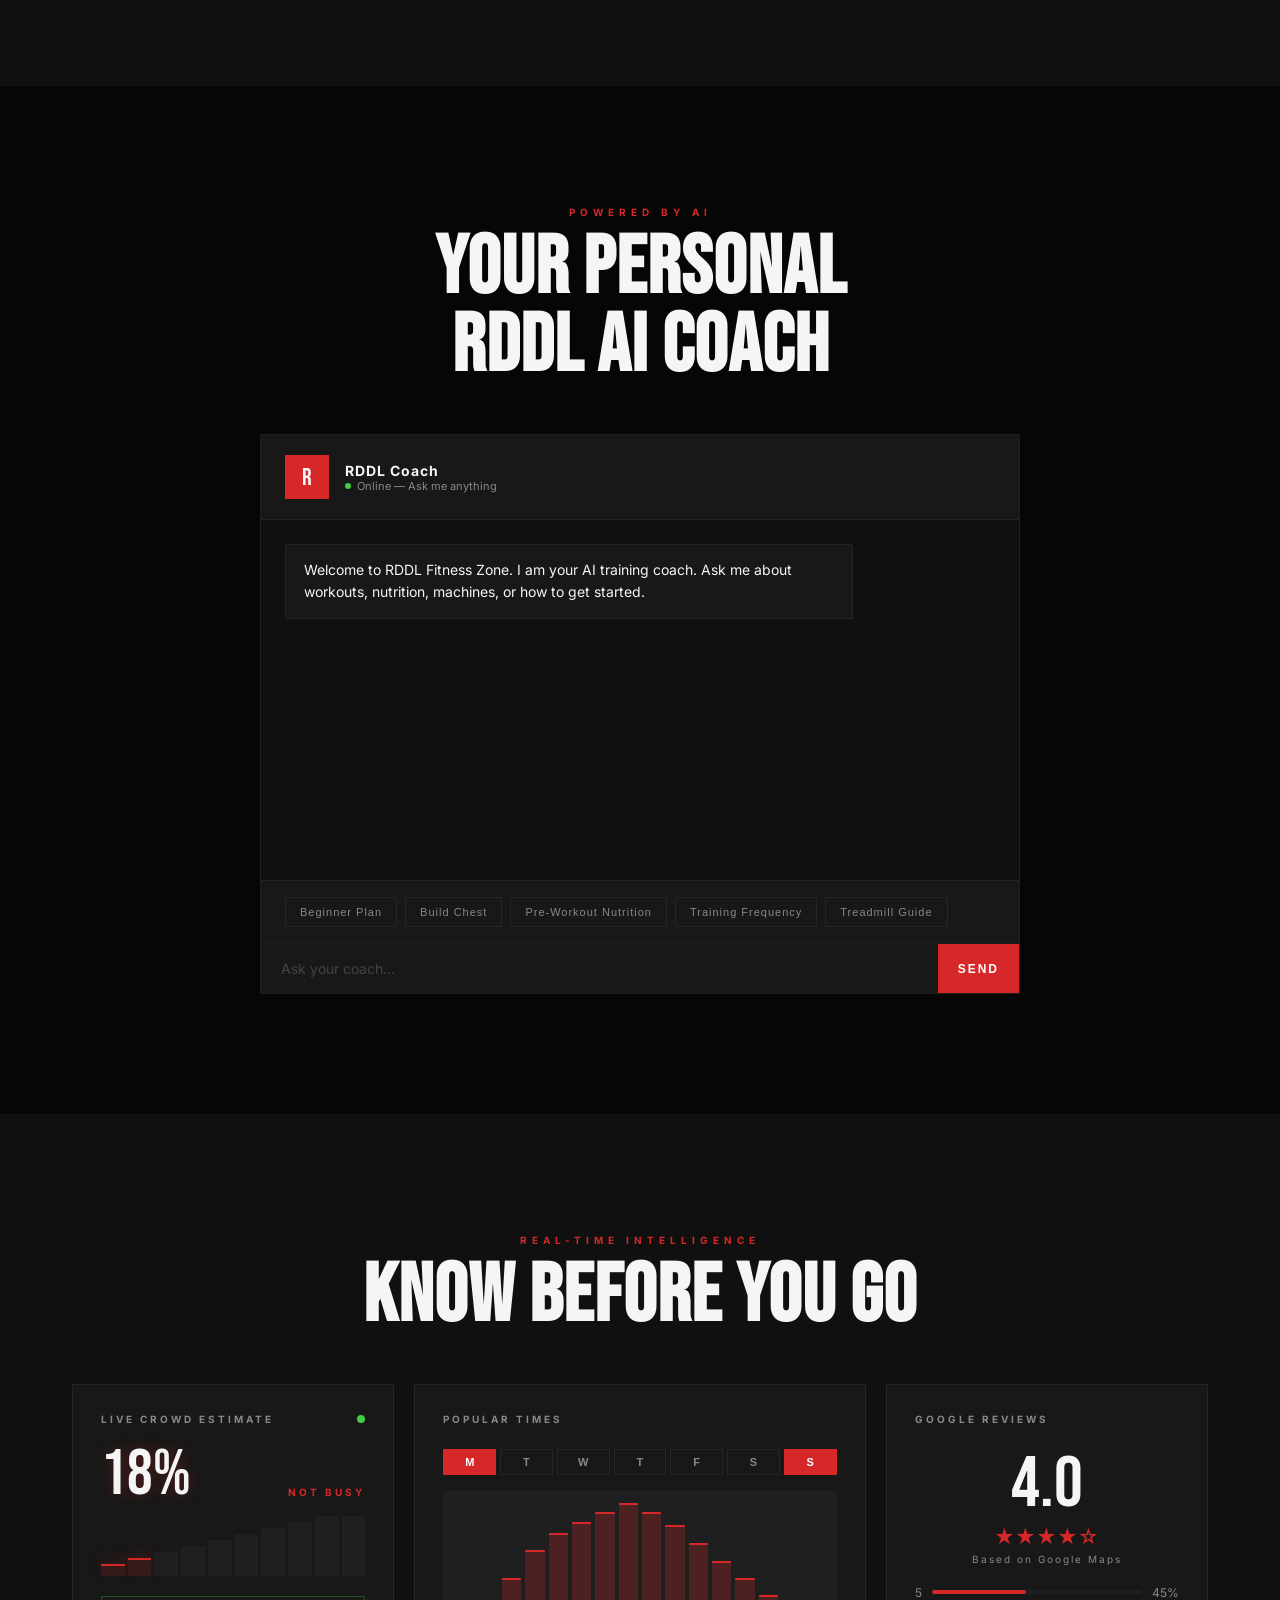
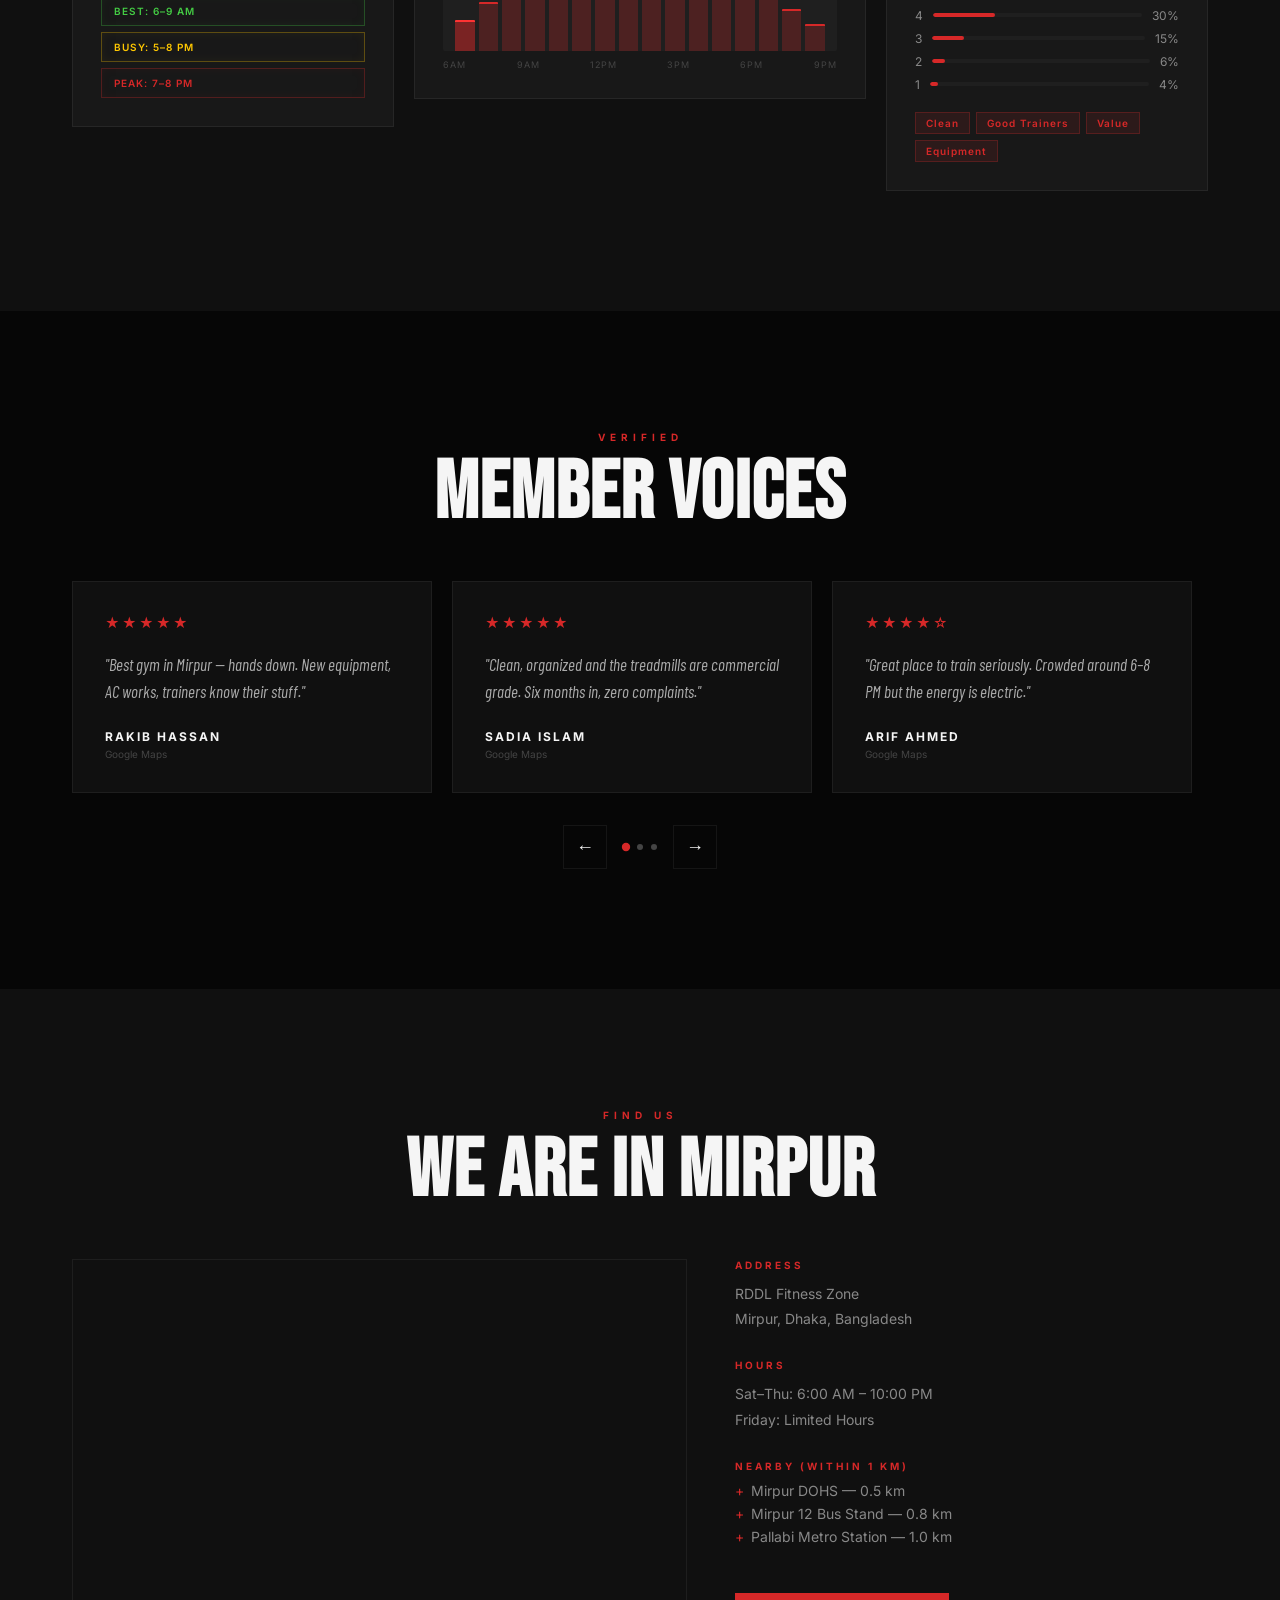
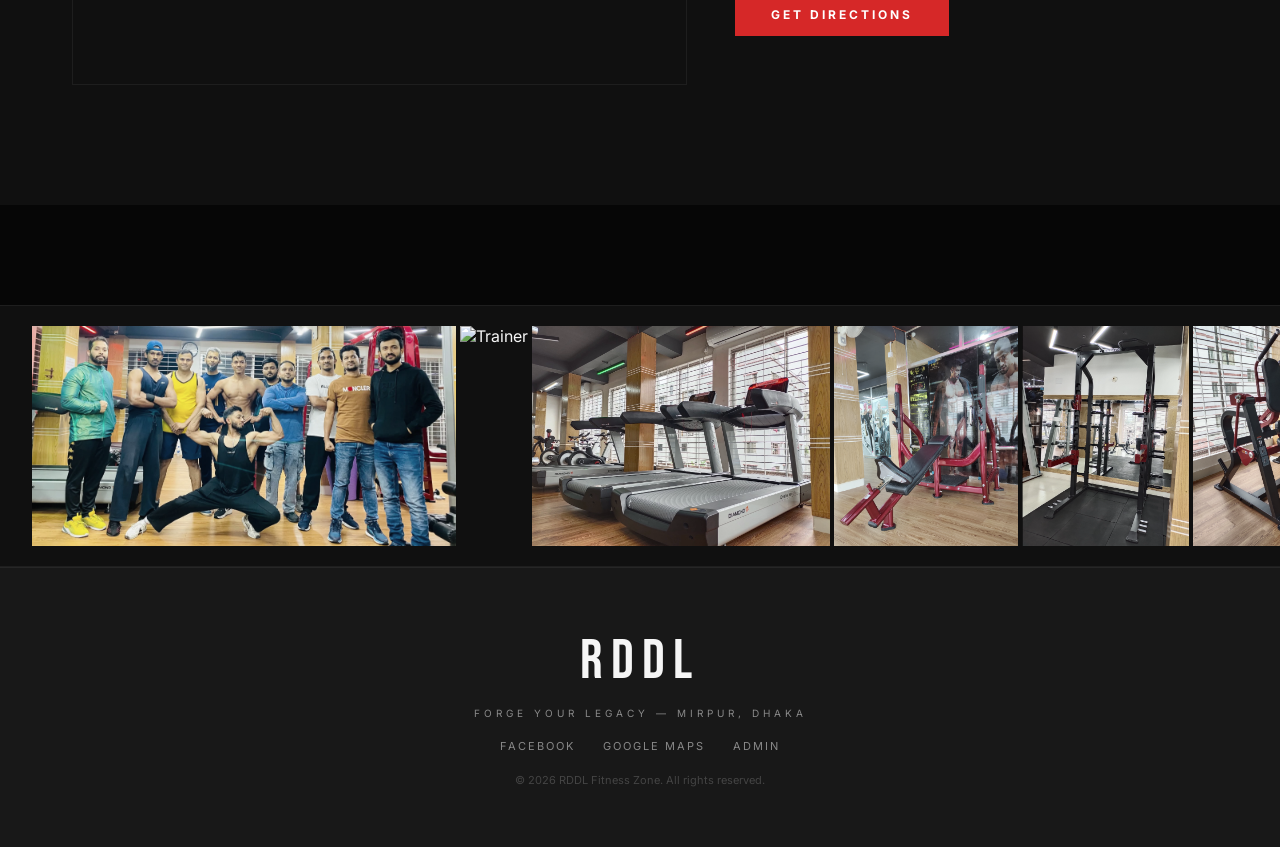
==== commit 57ace2f4: "feat: redesign live crowd meter into premium cyber HUD" ====
--- a/index.html
+++ b/index.html
@@ -148,16 +148,25 @@
           <span class="dc-live-dot"></span>
         </div>
         <div class="crowd-meter-wrap">
-          <div class="crowd-arc-container">
-            <svg viewBox="0 0 200 110" class="crowd-arc-svg">
-              <path d="M20,100 A90,90 0 0,1 180,100" fill="none" stroke="#1e1e1e" stroke-width="18" stroke-linecap="round"/>
-              <path id="crowd-arc-fill" d="M20,100 A90,90 0 0,1 180,100" fill="none" stroke="#D62828" stroke-width="18" stroke-linecap="round"
-                stroke-dasharray="282.74" stroke-dashoffset="282.74"/>
-            </svg>
-            <div class="crowd-center">
-              <span id="crowd-pct">--</span>
-              <span class="crowd-sub" id="crowd-label">Loading...</span>
+          <div style="display:flex; justify-content:space-between; align-items:flex-end;">
+            <div>
+              <span id="crowd-pct" class="cyber-value">--</span>
             </div>
+            <div style="text-align:right;">
+              <span class="cyber-label" id="crowd-label">Loading...</span>
+            </div>
+          </div>
+          <div class="cyber-meter" id="cyber-meter">
+            <div class="cyber-bar" style="height:20%"></div>
+            <div class="cyber-bar" style="height:30%"></div>
+            <div class="cyber-bar" style="height:40%"></div>
+            <div class="cyber-bar" style="height:50%"></div>
+            <div class="cyber-bar" style="height:60%"></div>
+            <div class="cyber-bar" style="height:70%"></div>
+            <div class="cyber-bar" style="height:80%"></div>
+            <div class="cyber-bar" style="height:90%"></div>
+            <div class="cyber-bar" style="height:100%"></div>
+            <div class="cyber-bar" style="height:100%"></div>
           </div>
         </div>
         <div class="crowd-tags">
--- a/style.css
+++ b/style.css
@@ -155,27 +155,7 @@
 .mw-btn{display:inline-block;padding:10px 16px;background:rgba(214,40,40,0.1);color:var(--red);font-size:11px;font-weight:700;letter-spacing:2px;text-transform:uppercase;border:1px solid var(--red);text-align:center;transition:all .2s}
 .mw-btn:hover{background:var(--red);color:#fff}
 
-/* Admin Edit Mode */
-body.admin-mode .editable-block {
-  border: 1px dashed var(--gray);
-  position: relative;
-  resize: both;
-  overflow: auto;
-  min-height: 50px;
-}
-body.admin-mode .editable-block::after {
-  content: 'Editable';
-  position: absolute;
-  top: 0; right: 0;
-  background: var(--red);
-  color: #fff;
-  font-size: 9px;
-  padding: 2px 6px;
-}
-body.admin-mode [contenteditable="true"] {
-  outline: 1px dashed var(--red);
-  background: rgba(214,40,40,0.05);
-}
+/* Removed Admin Edit Mode CSS */
 
 /* ══ EQUIPMENT ═══════════════════════════════════════ */
 #equipment{padding:120px 0;background:var(--s1)}
@@ -227,18 +207,19 @@
 .dc-live-dot{width:8px;height:8px;border-radius:50%;background:#44cc44;animation:pulse 1.5s infinite}
 @keyframes pulse{0%,100%{opacity:1;transform:scale(1)} 50%{opacity:.6;transform:scale(1.3)}}
 
-/* Crowd meter arc */
-.crowd-meter-wrap{display:flex;justify-content:center;margin-bottom:20px}
-.crowd-arc-container{position:relative;width:200px}
-.crowd-arc-svg{width:200px;height:110px}
-.crowd-center{position:absolute;bottom:0;left:0;right:0;text-align:center;padding-bottom:8px}
-#crowd-pct{font-family:var(--ff-display);font-size:48px;line-height:1;color:var(--white);display:block}
-.crowd-sub{font-size:10px;letter-spacing:2px;text-transform:uppercase;color:var(--gray);display:block}
-.crowd-tags{display:flex;flex-direction:column;gap:8px}
-.ctag{font-size:11px;font-weight:600;letter-spacing:1px;padding:8px 12px;border-radius:2px}
-.ctag.green{background:rgba(68,204,68,0.1);color:#44cc44;border-left:3px solid #44cc44}
-.ctag.yellow{background:rgba(255,200,0,0.1);color:#ffc800;border-left:3px solid #ffc800}
-.ctag.red{background:rgba(214,40,40,0.1);color:var(--red);border-left:3px solid var(--red)}
+/* Cyber Crowd Meter */
+.crowd-meter-wrap{margin-bottom:20px}
+.cyber-value { font-family:var(--ff-display); font-size:64px; color:var(--white); line-height:0.8; text-shadow:0 0 15px rgba(214,40,40,0.3); }
+.cyber-label { font-size:10px; font-weight:700; letter-spacing:3px; text-transform:uppercase; color:var(--red); }
+.cyber-meter { display:flex; gap:3px; height:60px; align-items:flex-end; margin-top:16px; }
+.cyber-bar { flex:1; background:var(--s3); transition:all .5s cubic-bezier(.22,1,.36,1); border-top:2px solid transparent; }
+.cyber-bar.active { background:rgba(214,40,40,0.15); border-top:2px solid var(--red); box-shadow:0 -5px 15px rgba(214,40,40,0.15); }
+
+.crowd-tags{display:flex;flex-direction:column;gap:6px}
+.ctag{font-size:10px;font-weight:600;letter-spacing:1px;padding:8px 12px;border:1px solid var(--border);background:transparent;text-transform:uppercase}
+.ctag.green{color:#44cc44; border-color:rgba(68,204,68,0.3); box-shadow:inset 0 0 10px rgba(68,204,68,0.05);}
+.ctag.yellow{color:#ffc800; border-color:rgba(255,200,0,0.3); box-shadow:inset 0 0 10px rgba(255,200,0,0.05);}
+.ctag.red{color:var(--red); border-color:rgba(214,40,40,0.3); box-shadow:inset 0 0 10px rgba(214,40,40,0.05);}
 
 /* Pop chart */
 .pop-day-row{display:flex;gap:4px;margin-bottom:16px}
